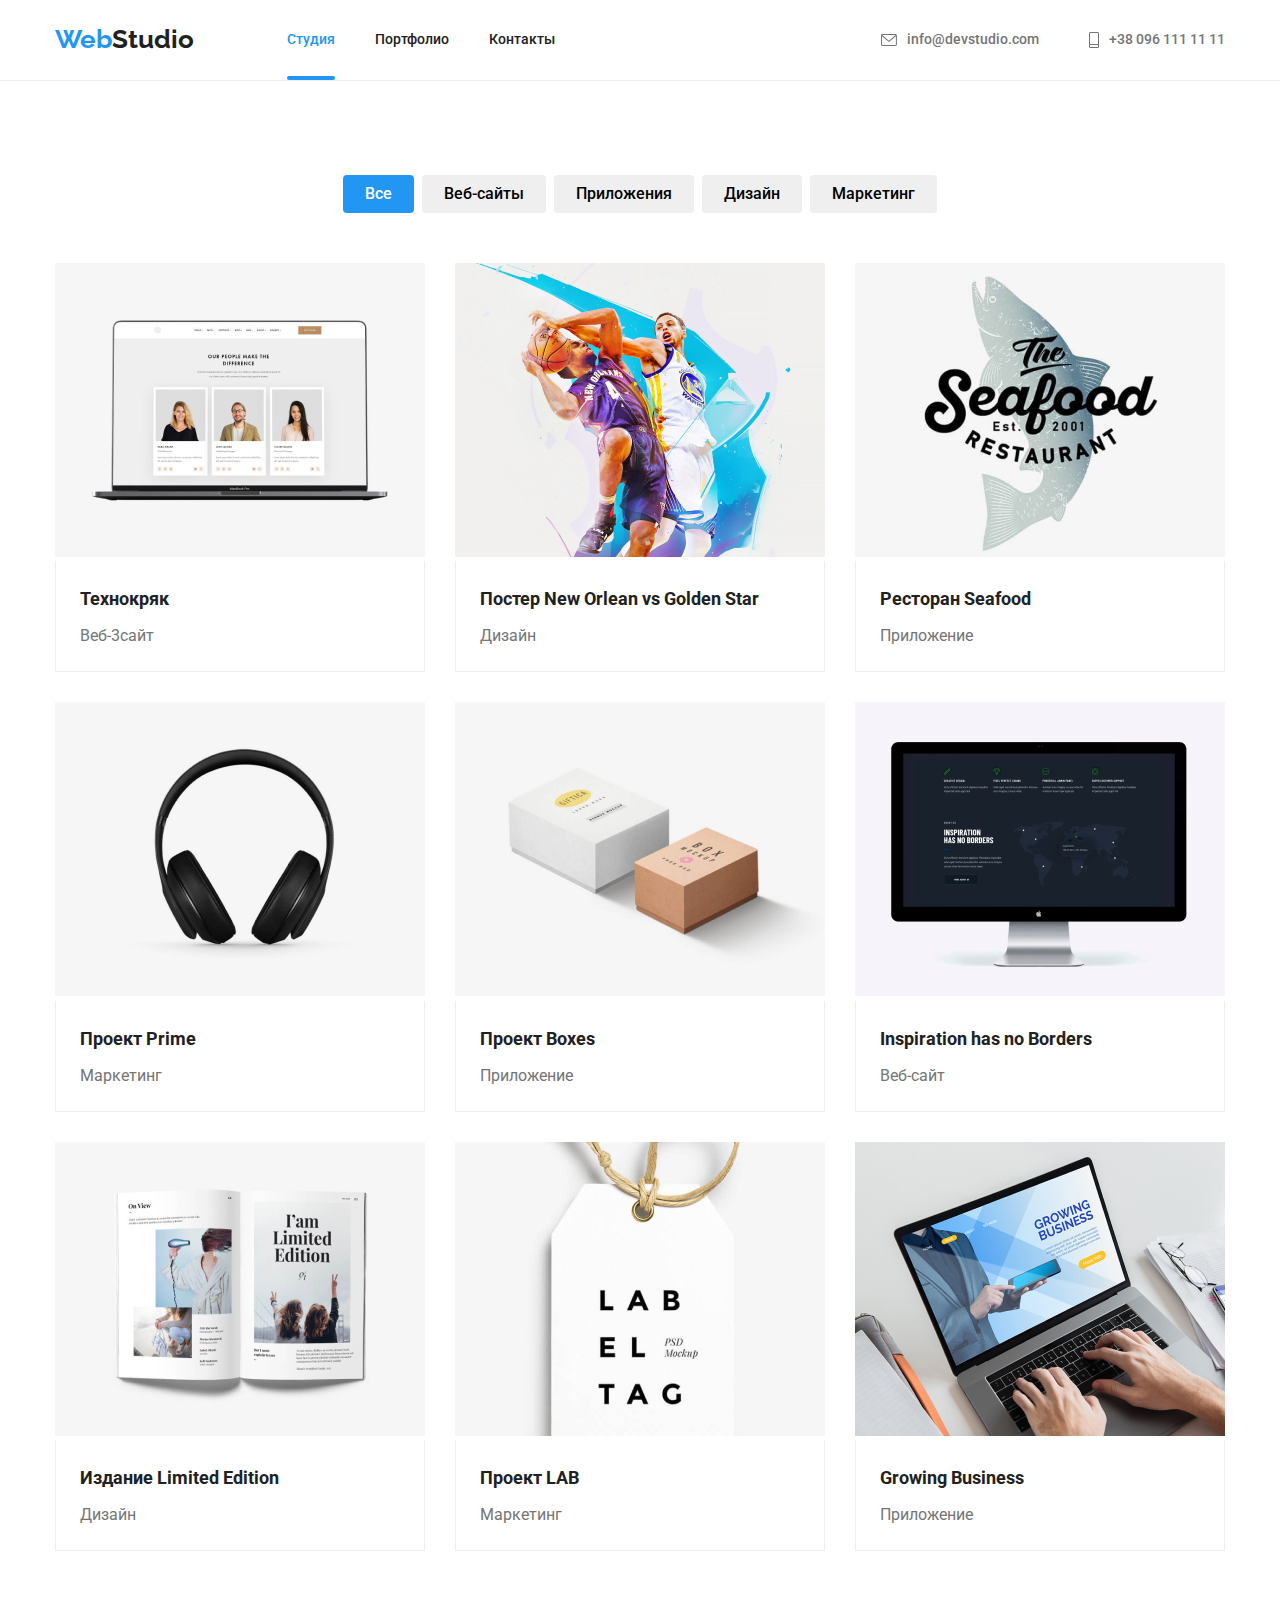
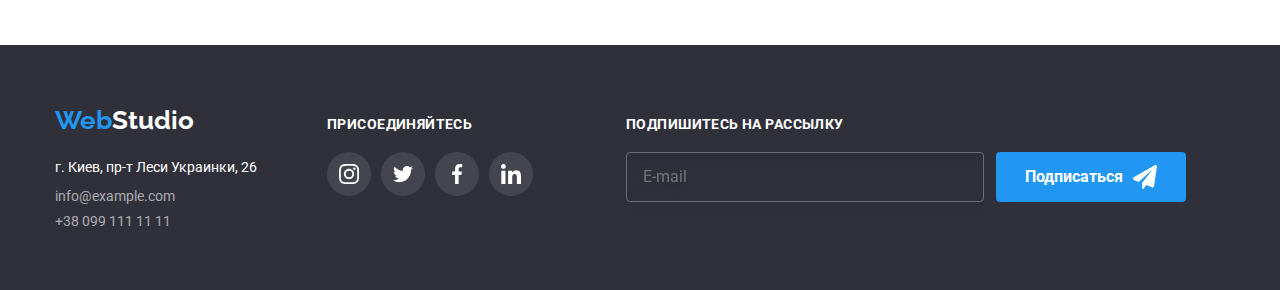
==== portfolio.html @ f2586d64 "Initial commit" ====
<!DOCTYPE html>
<html lang="ru">
  <head>
    <meta charset="UTF-8" />
    <meta http-equiv="X-UA-Compatible" content="IE=edge" />
    <meta name="viewport" content="width=device-width, initial-scale=1.0" />
    <title>Document</title>
    <link rel="preconnect" href="https://fonts.googleapis.com" />
    <link rel="preconnect" href="https://fonts.gstatic.com" crossorigin />
    <link
      rel="stylesheet"
      href="https://cdnjs.cloudflare.com/ajax/libs/modern-normalize/1.0.0/modern-normalize.min.css"
    />
    <link
      href="https://fonts.googleapis.com/css2?family=Montserrat:ital,wght@0,700;1,400&family=Raleway:wght@700&family=Roboto:wght@400;500;700;900&display=swap"
      rel="stylesheet"
    />
    <link rel="stylesheet" href="./css/styles.css" />
    <link rel="stylesheet" href="./css/main.min.css" />
  </head>
  <body>
    <header class="headbord">
      <div class="conteiner conteiner--centered">
        <nav class="headbord__nav">
          <a class="headbord__logo" href="/hm-2/index.html"
            ><span class="accent-text">Web</span>Studio</a
          >
          <ul class="menu font-medium">
            <li class="menu__item">
              <a href="index.html" class="menu__link menu__link--active"
                >Студия</a
              >
            </li>
            <li class="menu__item">
              <a href="portfolio.html" class="menu__link">Портфолио</a>
            </li>
            <li class="menu__item">
              <a href="" class="menu__link">Контакты</a>
            </li>
          </ul>
        </nav>
        <ul class="contact-list font-medium">
          <li class="contact-list__item">
            <a href="mailto:info@devstudio.com" class="contact-list__link">
              <svg class="contact-list__icon" width="16" height="12">
                <use href="./images/icons.svg#mail"></use>
              </svg>
              info@devstudio.com</a
            >
          </li>
          <li class="contact-list__item">
            <a href="tel:+380961111111" class="contact-list__link"
              ><svg class="contact-list__icon" width="10" height="16">
                <use href="./images/icons.svg#phone"></use>
              </svg>
              +38 096 111 11 11
            </a>
          </li>
        </ul>
      </div>
    </header>
    <main>
      <section class="catalog">
        <div class="conteiner">
          <h1 class="conteiner__title conteiner__title--visually-hidden">
            Резюме
          </h1>
          <ul class="catalog__list">
            <li class="catalog__item">
              <button class="catalog__btn catalog__btn--active" type="button">
                Все
              </button>
            </li>
            <li class="catalog__item">
              <button class="catalog__btn" type="button">Веб-сайты</button>
            </li>
            <li class="catalog__item">
              <button class="catalog__btn" type="button">Приложения</button>
            </li>
            <li class="catalog__item">
              <button class="catalog__btn" type="button">Дизайн</button>
            </li>
            <li class="catalog__item">
              <button class="catalog__btn" type="button">Маркетинг</button>
            </li>
          </ul>

          <ul class="project">
            <li class="project__item">
              <a class="project__link" href="/">
                <div class="project__desc">
                  <img
                    class="project__img"
                    src="./images/img8.jpg"
                    alt=""
                    width="370"
                  />
                  <div class="project__overlay">
                    <p class="project__description">
                      Ресурс предлагает комплексные предложения с разным уровнем
                      функционала и сервисов. Все это позволит посетителю
                      получить исчерпывающие сведения о компании или частном
                      лице.
                    </p>
                  </div>
                </div>
                <div class="project__elements">
                  <h2 class="project__heading">Технокряк</h2>
                  <p class="secondary-text project__text">Веб-3сайт</p>
                </div></a
              >
            </li>
            <li class="project__item">
              <a class="project__link" href="/">
                <div class="project__desc">
                  <img
                    class="project__img"
                    src="./images/img9.jpg"
                    alt=""
                    width="370"
                  />
                  <div class="project__overlay">
                    <p class="project__description">
                      Ресурс предлагает комплексные предложения с разным уровнем
                      функционала и сервисов. Все это позволит посетителю
                      получить исчерпывающие сведения о компании или частном
                      лице.
                    </p>
                  </div>
                </div>

                <div class="project__elements">
                  <h2 class="project__heading">
                    Постер New Orlean vs Golden Star
                  </h2>
                  <p class="secondary-text project__text">Дизайн</p>
                </div></a
              >
            </li>
            <li class="project__item">
              <a class="project__link" href="/">
                <div class="project__desc">
                  <img
                    class="project__img"
                    src="./images/img10.jpg"
                    alt=""
                    width="370"
                  />
                  <div class="project__overlay">
                    <p class="project__description">
                      Ресурс предлагает комплексные предложения с разным уровнем
                      функционала и сервисов. Все это позволит посетителю
                      получить исчерпывающие сведения о компании или частном
                      лице.
                    </p>
                  </div>
                </div>

                <div class="project__elements">
                  <h2 class="project__heading">Ресторан Seafood</h2>
                  <p class="secondary-text project__text">Приложение</p>
                </div></a
              >
            </li>
            <li class="project__item">
              <a class="project__link" href="/">
                <div class="project__desc">
                  <img
                    class="project__img"
                    src="./images/img11.jpg"
                    alt=""
                    width="370"
                  />
                  <div class="project__overlay">
                    <p class="project__description">
                      Ресурс предлагает комплексные предложения с разным уровнем
                      функционала и сервисов. Все это позволит посетителю
                      получить исчерпывающие сведения о компании или частном
                      лице.
                    </p>
                  </div>
                </div>

                <div class="project__elements">
                  <h2 class="project__heading">Проект Prime</h2>
                  <p class="secondary-text project__text">Маркетинг</p>
                </div></a
              >
            </li>
            <li class="project__item">
              <a class="project__link" href="/">
                <div class="project__desc">
                  <img
                    class="project__img"
                    src="./images/img12.jpg"
                    alt=""
                    width="370"
                  />
                  <div class="project__overlay">
                    <p class="project__description">
                      Ресурс предлагает комплексные предложения с разным уровнем
                      функционала и сервисов. Все это позволит посетителю
                      получить исчерпывающие сведения о компании или частном
                      лице.
                    </p>
                  </div>
                </div>

                <div class="project__elements">
                  <h2 class="project__heading">Проект Boxes</h2>
                  <p class="secondary-text project__text">Приложение</p>
                </div></a
              >
            </li>
            <li class="project__item">
              <a class="project__link" href="/">
                <div class="project__desc">
                  <img
                    class="project__img"
                    src="./images/img13.jpg"
                    alt=""
                    width="370"
                  />
                  <div class="project__overlay">
                    <p class="project__description">
                      Ресурс предлагает комплексные предложения с разным уровнем
                      функционала и сервисов. Все это позволит посетителю
                      получить исчерпывающие сведения о компании или частном
                      лице.
                    </p>
                  </div>
                </div>

                <div class="project__elements">
                  <h2 class="project__heading">Inspiration has no Borders</h2>
                  <p class="secondary-text project__text">Веб-сайт</p>
                </div></a
              >
            </li>
            <li class="project__item">
              <a class="project__link" href="/">
                <div class="project__desc">
                  <img
                    class="project__img"
                    src="./images/img14.jpg"
                    alt=""
                    width="370"
                  />
                  <div class="project__overlay">
                    <p class="project__description">
                      Ресурс предлагает комплексные предложения с разным уровнем
                      функционала и сервисов. Все это позволит посетителю
                      получить исчерпывающие сведения о компании или частном
                      лице.
                    </p>
                  </div>
                </div>
                <div class="project__elements">
                  <h2 class="project__heading">Издание Limited Edition</h2>
                  <p class="secondary-text project__text">Дизайн</p>
                </div></a
              >
            </li>
            <li class="project__item">
              <a class="project__link" href="/">
                <div class="project__desc">
                  <img
                    class="project__img"
                    src="./images/img15.jpg"
                    alt=""
                    width="370"
                  />
                  <div class="project__overlay">
                    <p class="project__description">
                      Ресурс предлагает комплексные предложения с разным уровнем
                      функционала и сервисов. Все это позволит посетителю
                      получить исчерпывающие сведения о компании или частном
                      лице.
                    </p>
                  </div>
                </div>

                <div class="project__elements">
                  <h2 class="project__heading">Проект LAB</h2>
                  <p class="secondary-text project__text">Маркетинг</p>
                </div></a
              >
            </li>
            <li class="project__item">
              <a class="project__link" href="/">
                <div class="project__desc">
                  <img
                    class="project__img"
                    src="./images/img16.jpg"
                    alt=""
                    width="370"
                  />
                  <div class="project__overlay">
                    <p class="project__description">
                      Ресурс предлагает комплексные предложения с разным уровнем
                      функционала и сервисов. Все это позволит посетителю
                      получить исчерпывающие сведения о компании или частном
                      лице.
                    </p>
                  </div>
                </div>

                <div class="project__elements">
                  <h2 class="project__heading">Growing Business</h2>
                  <p class="secondary-text project__text">Приложение</p>
                </div></a
              >
            </li>
          </ul>
        </div>
      </section>
    </main>
    <footer class="footbar">
      <div class="conteiner footbar__container">
        <div>
          <a href="/hm-2/index.html" class="footbar__logo"
            ><span class="accent-text">Web</span>Studio</a
          >
          <address class="footbar-address">
            <p class="footbar-address__text">г. Киев, пр-т Леси Украинки, 26</p>
            <ul class="footbar-contact">
              <li class="footbar-contact__item">
                <a class="footbar-contact__link" href="mailto:info@example.com"
                  >info@example.com</a
                >
              </li>
              <li class="footbar-contact__item">
                <a class="footbar-contact__link" href="tel:+380991111111"
                  >+38 099 111 11 11</a
                >
              </li>
            </ul>
          </address>
        </div>
        <div class="join">
          <h3 class="join__caption">Присоединяйтесь</h3>
          <ul class="socials-list">
            <li class="socials-list__item">
              <a
                class="socials-list__link"
                href="#"
                target="_blank"
                rel="noopener noreferrer"
                aria-label="іконка instagram"
              >
                <svg class="socials-list__icon" width="20" height="20">
                  <use href="./images/icons.svg#instagram"></use>
                </svg>
              </a>
            </li>
            <li class="socials-list__item">
              <a
                class="socials-list__link"
                href="#"
                target="_blank"
                rel="noopener noreferrer"
                aria-label="іконка Twitter"
              >
                <svg class="socials-list__icon" width="20" height="20">
                  <use href="./images/icons.svg#twitter"></use>
                </svg>
              </a>
            </li>
            <li class="socials-list__item">
              <a
                class="socials-list__link"
                href=""
                target="_blank"
                rel="noopener noreferrer"
                aria-label="іконка facebook"
              >
                <svg class="socials-list__icon" width="20" height="20">
                  <use href="./images/icons.svg#facebook"></use>
                </svg>
              </a>
            </li>
            <li class="socials-list__item">
              <a
                class="socials-list__link"
                href=""
                target="_blank"
                rel="noopener noreferrer"
                aria-label="іконка linkedin"
              >
                <svg class="socials-list__icon" width="20" height="20">
                  <use href="./images/icons.svg#linkedin"></use>
                </svg>
              </a>
            </li>
          </ul>
        </div>
        <div class="subscription">
          <p class="subscription__caption">Подпишитесь на рассылку</p>
          <form class="subscription-form" action="/">
            <input
              class="subscription-form__email"
              type="email"
              name="email"
              placeholder="E-mail"
            />
            <button class="subscription-form__btn" type="submit">
              Подписаться
              <svg class="subscription-form__icon" width="24" height="24">
                <use href="./images/icons.svg#sent"></use>
              </svg>
            </button>
          </form>
        </div>
      </div>
    </footer>
  </body>
</html>
---- css/main.min.css ----
.footbar-contact,.menu,.contact-list{font-family:Roboto, sans-serif;font-size:14px;line-height:1.14;-webkit-padding-start:0;padding-inline-start:0}.footbar-contact__link,.headbord__nav,.menu__link,.contact-list__link{color:var(--main-color);text-decoration:none;-webkit-transition-property:color;transition-property:color;-webkit-transition-duration:250ms;transition-duration:250ms;-webkit-transition-timing-function:cubic-bezier(0.4, 0, 0.2, 1);transition-timing-function:cubic-bezier(0.4, 0, 0.2, 1)}.footbar-contact__link:hover,.headbord__nav:hover,.menu__link:hover,.contact-list__link:hover,.footbar-contact__link:focus,.headbord__nav:focus,.menu__link:focus,.contact-list__link:focus{color:var(--accent-color)}.join__caption,.subscription__caption{margin-bottom:20px;font-weight:700;font-size:14px;line-height:16px;letter-spacing:0.03em;text-transform:uppercase;color:#ffffff}:root{--main-color: #212121;--accent-color: #2196F3;--secondary-color: #757575}.accent-text{color:var(--accent-color)}.secondary-text{color:var(--secondary-color)}body{color:var(--main-color);font-family:Roboto, sans-serif}.caption{font-weight:700;font-size:36px;line-height:1.16;text-align:center;-webkit-margin-before:0;margin-block-start:0;-webkit-margin-after:0;margin-block-end:0;margin-bottom:50px}.text{line-height:1.87}.description{line-height:1.71;font-size:14px}.btn{padding:6px 22px;cursor:pointer;font-size:16px;font-weight:500;line-height:1.62;font-family:inherit;border:unset}.list{font-family:Roboto, sans-serif;font-size:14px;line-height:1.14;-webkit-padding-start:0;padding-inline-start:0}.list .link{color:var(--main-color);text-decoration:none;-webkit-transition-property:color;transition-property:color;-webkit-transition-duration:250ms;transition-duration:250ms;-webkit-transition-timing-function:cubic-bezier(0.4, 0, 0.2, 1);transition-timing-function:cubic-bezier(0.4, 0, 0.2, 1)}.list .link:hover,.list .link:focus{color:var(--accent-color)}.font-medium{font-weight:500}.active{color:var(--accent-color)}p,h1,h2,h3,ul{-webkit-margin-before:0px;margin-block-start:0px;-webkit-margin-after:0px;margin-block-end:0px}ul{list-style:none}.benefits{padding-top:94px}.benefits__caption{font-weight:700;font-size:36px;line-height:1.16;text-align:center;-webkit-margin-before:0;margin-block-start:0;-webkit-margin-after:0;margin-block-end:0;margin-bottom:50px}.benefits__caption--visually-hidden{position:absolute;width:1px;height:1px;margin:-1px;border:0;padding:0;white-space:nowrap;-webkit-clip-path:inset(100%);clip-path:inset(100%);clip:rect(0 0 0 0);overflow:hidden}.benefits__list{display:-webkit-box;display:-ms-flexbox;display:flex;-webkit-margin-before:0px;margin-block-start:0px;-webkit-margin-after:0px;margin-block-end:0px;-webkit-padding-start:0px;padding-inline-start:0px}.benefits__item{width:270px;margin-right:30px}.benefits__item:last-child{margin-right:0}.benefits__icon-wrapper{display:-webkit-box;display:-ms-flexbox;display:flex;-webkit-box-pack:center;-ms-flex-pack:center;justify-content:center;-webkit-box-align:center;-ms-flex-align:center;align-items:center;height:120px;background:#f5f4fa;border-radius:4px;margin-bottom:30px}.benefits__icon{fill:currentColor}.benefits__title{font-weight:700;font-size:14px;line-height:1.14;text-transform:uppercase;margin-bottom:10px}.benefits__description{line-height:1.71;font-size:14px}.benefits__description--secondary-text{color:var(--secondary-color)}.benefits-icon{fill:currentColor}.benefits-icon-wrapper{display:-webkit-box;display:-ms-flexbox;display:flex;-webkit-box-pack:center;-ms-flex-pack:center;justify-content:center;-webkit-box-align:center;-ms-flex-align:center;align-items:center;height:120px;background:#f5f4fa;border-radius:4px;margin-bottom:30px}.servise{padding-top:94px;padding-bottom:94px}.servise__caption{font-weight:700;font-size:36px;line-height:1.16;text-align:center;-webkit-margin-before:0;margin-block-start:0;-webkit-margin-after:0;margin-block-end:0;margin-bottom:50px}.servise__list{display:-webkit-box;display:-ms-flexbox;display:flex;-webkit-margin-before:0px;margin-block-start:0px;-webkit-margin-after:0px;margin-block-end:0px;-webkit-padding-start:0px;padding-inline-start:0px}.servise__item{width:370px;display:-webkit-box;display:-ms-flexbox;display:flex;position:relative;margin-right:30px}.servise__item:last-child{margin-right:0}.servise__text{position:absolute;bottom:0;left:0;width:100%;height:70px;background-color:rgba(47,48,58,0.8);font-family:"Roboto";font-style:normal;font-weight:700;font-size:14px;line-height:16px;text-align:center;letter-spacing:0.03em;text-transform:uppercase;color:#ffffff;display:-webkit-box;display:-ms-flexbox;display:flex;-webkit-box-align:center;-ms-flex-align:center;align-items:center;-ms-flex-pack:distribute;justify-content:space-around}.clients{padding-top:94px;padding-bottom:94px}.clients__caption{font-weight:700;font-size:36px;line-height:1.16;text-align:center;-webkit-margin-before:0;margin-block-start:0;-webkit-margin-after:0;margin-block-end:0;margin-bottom:50px}.clients__list{display:-webkit-box;display:-ms-flexbox;display:flex;-webkit-box-pack:center;-ms-flex-pack:center;justify-content:center;-webkit-padding-start:0px;padding-inline-start:0px}.clients__item:not(:last-child){margin-right:30px}.clients__link:hover{border-color:var(--accent-color)}.clients__link:focus{border-color:var(--accent-color)}.clients__link:hover .clients__icon{fill:var(--accent-color)}.clients__link:focus .clients__icon{fill:var(--accent-color)}.clients__item{width:170px;height:92px}.clients__link{display:-webkit-box;display:-ms-flexbox;display:flex;-webkit-box-align:center;-ms-flex-align:center;align-items:center;-webkit-box-pack:center;-ms-flex-pack:center;justify-content:center;width:100%;height:100%;border:1px solid #afb1b8;border-radius:4px;-webkit-transition-property:border-color;transition-property:border-color;-webkit-transition-duration:250ms;transition-duration:250ms;-webkit-transition-timing-function:cubic-bezier(0.4, 0, 0.2, 1);transition-timing-function:cubic-bezier(0.4, 0, 0.2, 1)}.clients__icon{fill:#afb1b8;-webkit-transition-property:fill;transition-property:fill;-webkit-transition-duration:250ms;transition-duration:250ms;-webkit-transition-timing-function:cubic-bezier(0.4, 0, 0.2, 1);transition-timing-function:cubic-bezier(0.4, 0, 0.2, 1)}.modal{position:absolute;top:50%;left:50%;-webkit-transform:translate(-50%, -50%) scale(1);transform:translate(-50%, -50%) scale(1);-webkit-transition:-webkit-transform 250ms cubic-bezier(0.4, 0, 0.2, 1);transition:-webkit-transform 250ms cubic-bezier(0.4, 0, 0.2, 1);transition:transform 250ms cubic-bezier(0.4, 0, 0.2, 1);transition:transform 250ms cubic-bezier(0.4, 0, 0.2, 1), -webkit-transform 250ms cubic-bezier(0.4, 0, 0.2, 1);min-height:581px;min-width:528px;background-color:#ffffff;padding:40px}.modal__close-btn{position:absolute;top:8px;right:8px;margin:0px;padding:0px;border:0px;border-radius:50%;width:20px;height:20px;cursor:pointer}.modal__close-btn:hover .modal__close-icon,.modal__close-btn:focus .modal__close-icon{fill:var(--accent-color)}.modal__close-icon{fill:black;background-color:transparent}.modal__title{display:block;font-family:"Roboto";font-style:normal;font-weight:700;font-size:20px;line-height:23px;text-align:center;letter-spacing:0.03em;margin-bottom:12px;color:#212121}.backdrop{position:fixed;top:0;left:0;opacity:1;width:100%;height:100%;background:rgba(0,0,0,0.2);-webkit-transition:opacity 250ms cubic-bezier(0.4, 0, 0.2, 1),visibility 250ms cubic-bezier(0.4, 0, 0.2, 1);transition:opacity 250ms cubic-bezier(0.4, 0, 0.2, 1),visibility 250ms cubic-bezier(0.4, 0, 0.2, 1)}.backdrop.is-hidden{opacity:0;visibility:hidden;pointer-events:none}.backdrop.is-hidden .modal{-webkit-transform:translate(-50%, -50%) scale(0.9);transform:translate(-50%, -50%) scale(0.9)}.footbar{padding-top:60px;padding-bottom:60px;background-color:#2f303a}.footbar__container{display:-webkit-box;display:-ms-flexbox;display:flex;-webkit-box-align:baseline;-ms-flex-align:baseline;align-items:baseline}.footbar__logo{display:block;margin-bottom:20px;font-size:26px;font-weight:700;line-height:1.19;font-family:Raleway, sans-serif;text-decoration:none;color:#ffffff}.footbar-address{font-style:normal}.footbar-address__text{color:#ffffff;font-size:14px;line-height:1.71;margin-bottom:9px}.footbar-contact__item:not(:last-child){margin-bottom:9px}.footbar-contact__link{color:rgba(255,255,255,0.6)}.socials-list{display:-webkit-box;display:-ms-flexbox;display:flex;-webkit-box-pack:center;-ms-flex-pack:center;justify-content:center;text-align:center;-webkit-box-align:center;-ms-flex-align:center;align-items:center;-webkit-padding-start:0px;padding-inline-start:0px}.socials-list__item:not(:last-child){margin-right:10px}.socials-list__link{display:-webkit-box;display:-ms-flexbox;display:flex;-webkit-box-align:center;-ms-flex-align:center;align-items:center;-webkit-box-pack:center;-ms-flex-pack:center;justify-content:center;width:44px;height:44px;background-color:rgba(255,255,255,0.1);border-radius:50%;color:#ffffff}.socials-list__link:hover,.socials-list__link:focus{background-color:var(--accent-color);fill:#ffffff}.socials-list__link:hover .socials-list__icon,.socials-list__link:focus .socials-list__icon{fill:#ffffff}.socials-list__icon{fill:#ffffff}.join{margin-left:70px}.subscription{margin-left:93px}.subscription-form{display:-webkit-box;display:-ms-flexbox;display:flex}.subscription-form__email{width:358px;padding:15px 16px;border:1px solid rgba(255,255,255,0.3);-webkit-filter:drop-shadow(0px 4px 4px rgba(0,0,0,0.15));filter:drop-shadow(0px 4px 4px rgba(0,0,0,0.15));border-radius:4px;outline:transparent;background-color:transparent}.subscription-form__btn{display:-webkit-box;display:-ms-flexbox;display:flex;-webkit-box-align:center;-ms-flex-align:center;align-items:center;margin-left:12px;text-align:left;font-weight:700;font-size:16px;color:#ffffff;line-height:1.87;font-family:inherit;background-color:var(--accent-color);border-radius:4px;padding:10px 29px;border:unset}.subscription-form__icon{margin-left:10px;fill:#ffffff}.main-section{max-width:1600px;margin:0 auto;background-image:-webkit-gradient(linear, left top, right top, from(rgba(47,48,58,0.4)), to(rgba(47,48,58,0.4))),url("../images/overlay.jpg");background-image:linear-gradient(to right, rgba(47,48,58,0.4), rgba(47,48,58,0.4)),url("../images/overlay.jpg");background-repeat:no-repeat;background-position:center 0;background-size:cover;color:#ffffff;background-color:#2f303a;text-align:center;padding-top:200px;padding-bottom:200px}.main-section__description{font-weight:900;font-size:44px;line-height:1.36;text-transform:uppercase;letter-spacing:0.06em;width:696px;margin:0px auto 30px auto}.main-section__btn{cursor:pointer;font-weight:700;font-size:16px;color:#ffffff;line-height:1.87;font-family:inherit;background-color:var(--accent-color);border-radius:4px;padding:10px 32px;border:unset}.team{padding-top:94px;padding-bottom:94px;background:#f5f4fa}.team__caption{font-weight:700;font-size:36px;line-height:1.16;text-align:center;-webkit-margin-before:0;margin-block-start:0;-webkit-margin-after:0;margin-block-end:0;margin-bottom:50px}.team__list{display:-webkit-box;display:-ms-flexbox;display:flex;-webkit-margin-before:0px;margin-block-start:0px;-webkit-margin-after:0px;margin-block-end:0px;-webkit-padding-start:0px;padding-inline-start:0px}.team__list .team__link{width:270px;text-align:center}.team__link{-webkit-box-shadow:0px 1px 3px rgba(0,0,0,0.12),0px 1px 1px rgba(0,0,0,0.14),0px 2px 1px rgba(0,0,0,0.2);box-shadow:0px 1px 3px rgba(0,0,0,0.12),0px 1px 1px rgba(0,0,0,0.14),0px 2px 1px rgba(0,0,0,0.2);border-radius:0px 0px 4px 4px;background-color:#ffffff}.team__list .team__link:not(:last-child){margin-right:30px}.team__desc{padding-top:30px;padding-bottom:30px}.team__name{font-weight:500;line-height:1.18;margin-bottom:10px}.team__position{font-size:16px;line-height:1.35;margin-bottom:16px}.team__socials{display:-webkit-box;display:-ms-flexbox;display:flex;-webkit-box-pack:center;-ms-flex-pack:center;justify-content:center;-webkit-box-align:center;-ms-flex-align:center;align-items:center;-webkit-padding-start:0px;padding-inline-start:0px}.team__socials-item:not(:last-child){margin-right:10px}.team__socials-link{display:-webkit-box;display:-ms-flexbox;display:flex;-webkit-box-align:center;-ms-flex-align:center;align-items:center;-webkit-box-pack:center;-ms-flex-pack:center;justify-content:center;width:44px;height:44px;background-color:#ffffff;border-radius:50%;color:var(--secondary-color);-webkit-transition-property:background-color;transition-property:background-color;-webkit-transition-duration:250ms;transition-duration:250ms;-webkit-transition-timing-function:cubic-bezier(0.4, 0, 0.2, 1);transition-timing-function:cubic-bezier(0.4, 0, 0.2, 1)}.team__icon{fill:#afb1b8;-webkit-transition-property:fill;transition-property:fill;-webkit-transition-duration:250ms;transition-duration:250ms;-webkit-transition-timing-function:cubic-bezier(0.4, 0, 0.2, 1);transition-timing-function:cubic-bezier(0.4, 0, 0.2, 1)}.team__socials-link:hover,.team__socials-link:focus{background-color:var(--accent-color)}.team__socials-link:hover .team__icon,.team__socials-link:focus .team__icon{fill:#ffffff}.heading{margin-bottom:50px}.project{display:-webkit-box;display:-ms-flexbox;display:flex;-ms-flex-wrap:wrap;flex-wrap:wrap;-webkit-padding-start:0px;padding-inline-start:0px}.project__link:hover,.project__link:focus{-webkit-box-shadow:0px 3px 1px rgba(0,0,0,0.1),0px 1px 2px rgba(0,0,0,0.08),0px 2px 2px rgba(0,0,0,0.12);box-shadow:0px 3px 1px rgba(0,0,0,0.1),0px 1px 2px rgba(0,0,0,0.08),0px 2px 2px rgba(0,0,0,0.12)}.project__link{-webkit-transition-property:-webkit-box-shadow;transition-property:-webkit-box-shadow;transition-property:box-shadow;transition-property:box-shadow, -webkit-box-shadow;-webkit-transition-duration:250ms;transition-duration:250ms;-webkit-transition-timing-function:cubic-bezier(0.4, 0, 0.2, 1);transition-timing-function:cubic-bezier(0.4, 0, 0.2, 1)}.project__item{margin-right:30px;margin-bottom:30px}.project__link{text-decoration:none;display:block}.project__desc{position:relative;overflow:hidden}.project__overlay{display:inline-block;content:"";position:absolute;top:0;left:0;width:100%;height:100%;opacity:0;background:rgba(33,150,243,0.9);-webkit-transform:translateY(100%);transform:translateY(100%);-webkit-transition:opacity 250ms cubic-bezier(0.4, 0, 0.2, 1),-webkit-transform 250ms cubic-bezier(0.4, 0, 0.2, 1);transition:opacity 250ms cubic-bezier(0.4, 0, 0.2, 1),-webkit-transform 250ms cubic-bezier(0.4, 0, 0.2, 1);transition:transform 250ms cubic-bezier(0.4, 0, 0.2, 1),opacity 250ms cubic-bezier(0.4, 0, 0.2, 1);transition:transform 250ms cubic-bezier(0.4, 0, 0.2, 1),opacity 250ms cubic-bezier(0.4, 0, 0.2, 1),-webkit-transform 250ms cubic-bezier(0.4, 0, 0.2, 1)}.project__link:hover .project__overlay,.project__link:focus .project__overlay{-webkit-transform:translateY(0);transform:translateY(0);opacity:1;-webkit-transition:-webkit-transform 250ms cubic-bezier(0.4, 0, 0.2, 1);transition:-webkit-transform 250ms cubic-bezier(0.4, 0, 0.2, 1);transition:transform 250ms cubic-bezier(0.4, 0, 0.2, 1);transition:transform 250ms cubic-bezier(0.4, 0, 0.2, 1), -webkit-transform 250ms cubic-bezier(0.4, 0, 0.2, 1)}.project__description{padding:63px 24px;font-family:"Roboto";font-style:normal;font-weight:400;font-size:18px;line-height:28px;letter-spacing:0.03em;color:#ffffff}.project__item:nth-child(3n){margin-right:0px}.project__item:nth-last-child(-n+3){margin-bottom:0px}.project__elements{padding:20px 24px;border:solid #eeeeee;border-width:0px 1px 1px 1px;text-decoration:none}.project__heading{font-weight:700;font-size:18px;line-height:2;margin-bottom:4px;color:#212121}.project__text{line-height:1.87}.catalog{padding-top:94px;padding-bottom:94px}.catalog__list{display:-webkit-box;display:-ms-flexbox;display:flex;-webkit-box-align:center;-ms-flex-align:center;align-items:center;-webkit-box-pack:center;-ms-flex-pack:center;justify-content:center;margin-bottom:50px;font-family:Roboto, sans-serif;font-size:14px;line-height:1.14;-webkit-padding-start:0;padding-inline-start:0}.catalog__item{margin-right:8px}.catalog__item:last-child{margin-right:0px}.catalog__btn{border-radius:4px;padding:6px 22px;cursor:pointer;font-size:16px;font-weight:500;line-height:1.62;font-family:inherit;border:unset;-webkit-transition-property:background-color, color, shadow;transition-property:background-color, color, shadow;-webkit-transition-duration:250ms;transition-duration:250ms;-webkit-transition-timing-function:cubic-bezier(0.4, 0, 0.2, 1);transition-timing-function:cubic-bezier(0.4, 0, 0.2, 1)}.catalog__btn:hover,.catalog__btn:focus{color:#ffffff;background-color:var(--accent-color);-webkit-box-shadow:0px 3px 1px rgba(0,0,0,0.1),0px 1px 2px rgba(0,0,0,0.08),0px 2px 2px rgba(0,0,0,0.12);box-shadow:0px 3px 1px rgba(0,0,0,0.1),0px 1px 2px rgba(0,0,0,0.08),0px 2px 2px rgba(0,0,0,0.12)}.catalog__btn--active{border:unset;cursor:pointer;font-size:16px;color:#ffffff;font-family:inherit;border-radius:4px;background-color:var(--accent-color)}.catalog__btn--active:hover,.catalog__btn--active:focus{-webkit-box-shadow:0px 3px 1px rgba(0,0,0,0.1),0px 1px 2px rgba(0,0,0,0.08),0px 2px 2px rgba(0,0,0,0.12);box-shadow:0px 3px 1px rgba(0,0,0,0.1),0px 1px 2px rgba(0,0,0,0.08),0px 2px 2px rgba(0,0,0,0.12);border-radius:4px}.headbord{border-bottom:1px solid #ececec}.headbord__nav{display:-webkit-box;display:-ms-flexbox;display:flex;-webkit-box-align:center;-ms-flex-align:center;align-items:center}.headbord__logo{color:var(--main-color);text-decoration:none;padding-top:24px;padding-bottom:25px;margin-right:93px;font-size:26px;font-weight:700;line-height:1.19;font-family:Raleway, sans-serif}.menu{display:-webkit-box;display:-ms-flexbox;display:flex}.menu__item:not(:last-child){margin-right:40px}.menu__link{display:block;position:relative;padding-top:32px;padding-bottom:32px}.menu__link--active{color:var(--accent-color)}.menu__link--active::after{content:"";position:absolute;left:0;bottom:0;display:block;width:100%;height:4px;background:#2196f3;border-radius:2px}.contact-list{display:-webkit-box;display:-ms-flexbox;display:flex;margin-left:auto;-webkit-margin-before:0px;margin-block-start:0px;-webkit-margin-after:0px;margin-block-end:0px}.contact-list__link{color:var(--secondary-color);display:-webkit-box;display:-ms-flexbox;display:flex;padding-top:32px;padding-bottom:32px;-webkit-box-align:center;-ms-flex-align:center;align-items:center}.contact-list__item+.contact-list__item{margin-left:50px}.contact-list__icon{fill:currentColor;margin-right:10px}.contact-list__icon:hover,.contact-list__icon:focus{color:var(--accent-color)}.contact-form__group{display:block;margin-bottom:10px;position:relative}.contact-form:nth-child(4){margin-bottom:20px}.contact-form__group:hover .contact-form__icon,.contact-form__group:focus .contact-form__icon{fill:var(--accent-color)}.contact-form__group:nth-child(4){margin-bottom:20px}.contact-form__label{display:block;font-family:"Roboto";font-style:normal;font-size:12px;line-height:14px;letter-spacing:0.01em;color:#757575;margin-bottom:4px}.contact-form__wrapper{position:relative}.contact-form__input,.contact-form__textarea{width:100%;padding:12px 42px;border:1px solid rgba(33,33,33,0.2);border-radius:4px;outline:transparent;cursor:pointer;-webkit-transition:border-color 250ms cubic-bezier(0.4, 0, 0.2, 1);transition:border-color 250ms cubic-bezier(0.4, 0, 0.2, 1)}.contact-form__input:hover,.contact-form__textarea:hover,.contact-form__input:focus,.contact-form__textarea:focus{border-color:var(--accent-color)}.contact-form__textarea{padding:12px 16px;font-family:"Roboto";font-size:12px;line-height:1.16;letter-spacing:0.01em;resize:none}.contact-form__icon{position:absolute;top:50%;-webkit-transform:translateY(-50%);transform:translateY(-50%);bottom:15px;left:10px;fill:#212121;-webkit-transition:fill 250ms cubic-bezier(0.4, 0, 0.2, 1);transition:fill 250ms cubic-bezier(0.4, 0, 0.2, 1)}.contact-form__policy-group{display:-webkit-box;display:-ms-flexbox;display:flex;-webkit-box-align:center;-ms-flex-align:center;align-items:center;-webkit-box-pack:center;-ms-flex-pack:center;justify-content:center;padding:10px 1px;margin-bottom:30px}.contact-form__policy-description{text-align:center;-webkit-box-pack:center;-ms-flex-pack:center;justify-content:center;font-family:"Roboto";font-size:14px;line-height:1.71px;letter-spacing:0.03em;color:#757575}.contact-form__policy-description-link{color:var(--accent-color)}.contact-form__checkbox--visually-hidden{position:absolute;width:1px;height:1px;margin:-1px;border:0;padding:0;white-space:nowrap;-webkit-clip-path:inset(100%);clip-path:inset(100%);clip:rect(0 0 0 0);overflow:hidden}.contact-form__custom-checkbox{width:16px;height:15px;margin-right:9px;display:-webkit-box;display:-ms-flexbox;display:flex;-webkit-box-align:center;-ms-flex-align:center;align-items:center;-webkit-box-pack:center;-ms-flex-pack:center;justify-content:center;border-radius:2px;outline:2px solid #212121;outline-offset:-2px;-webkit-transition:background-color 250ms cubic-bezier(0.4, 0, 0.2, 1);transition:background-color 250ms cubic-bezier(0.4, 0, 0.2, 1)}.contact-form__custom-checkbox-icon{opacity:0;-webkit-transition:opacity 250ms cubic-bezier(0.4, 0, 0.2, 1);transition:opacity 250ms cubic-bezier(0.4, 0, 0.2, 1)}.contact-form__checkbox:checked+.contact-form__custom-checkbox{background-color:#2196f3;outline:2px solid #2196f3}.contact-form__checkbox:focus+.contact-form__custom-checkbox{border-color:#2196f3;outline:2px solid #2196f3}.contact-form__checkbox:checked+.contact-form__custom-checkbox .contact-form__custom-checkbox-icon{opacity:1}.contact-form__btn-inner{text-align:center}.contact-form__btn{cursor:pointer;font-weight:700;font-size:16px;color:#ffffff;line-height:1.87;font-family:inherit;background-color:var(--accent-color);border-radius:4px;padding:10px 32px;border:unset}.conteiner{width:1200px;padding:0px 15px;margin:0 auto}.conteiner--centered{display:-webkit-box;display:-ms-flexbox;display:flex;-webkit-box-align:center;-ms-flex-align:center;align-items:center}.conteiner__title--visually-hidden{position:absolute;width:1px;height:1px;margin:-1px;border:0;padding:0;white-space:nowrap;-webkit-clip-path:inset(100%);clip-path:inset(100%);clip:rect(0 0 0 0);overflow:hidden}
/*# sourceMappingURL=main.min.css.map */
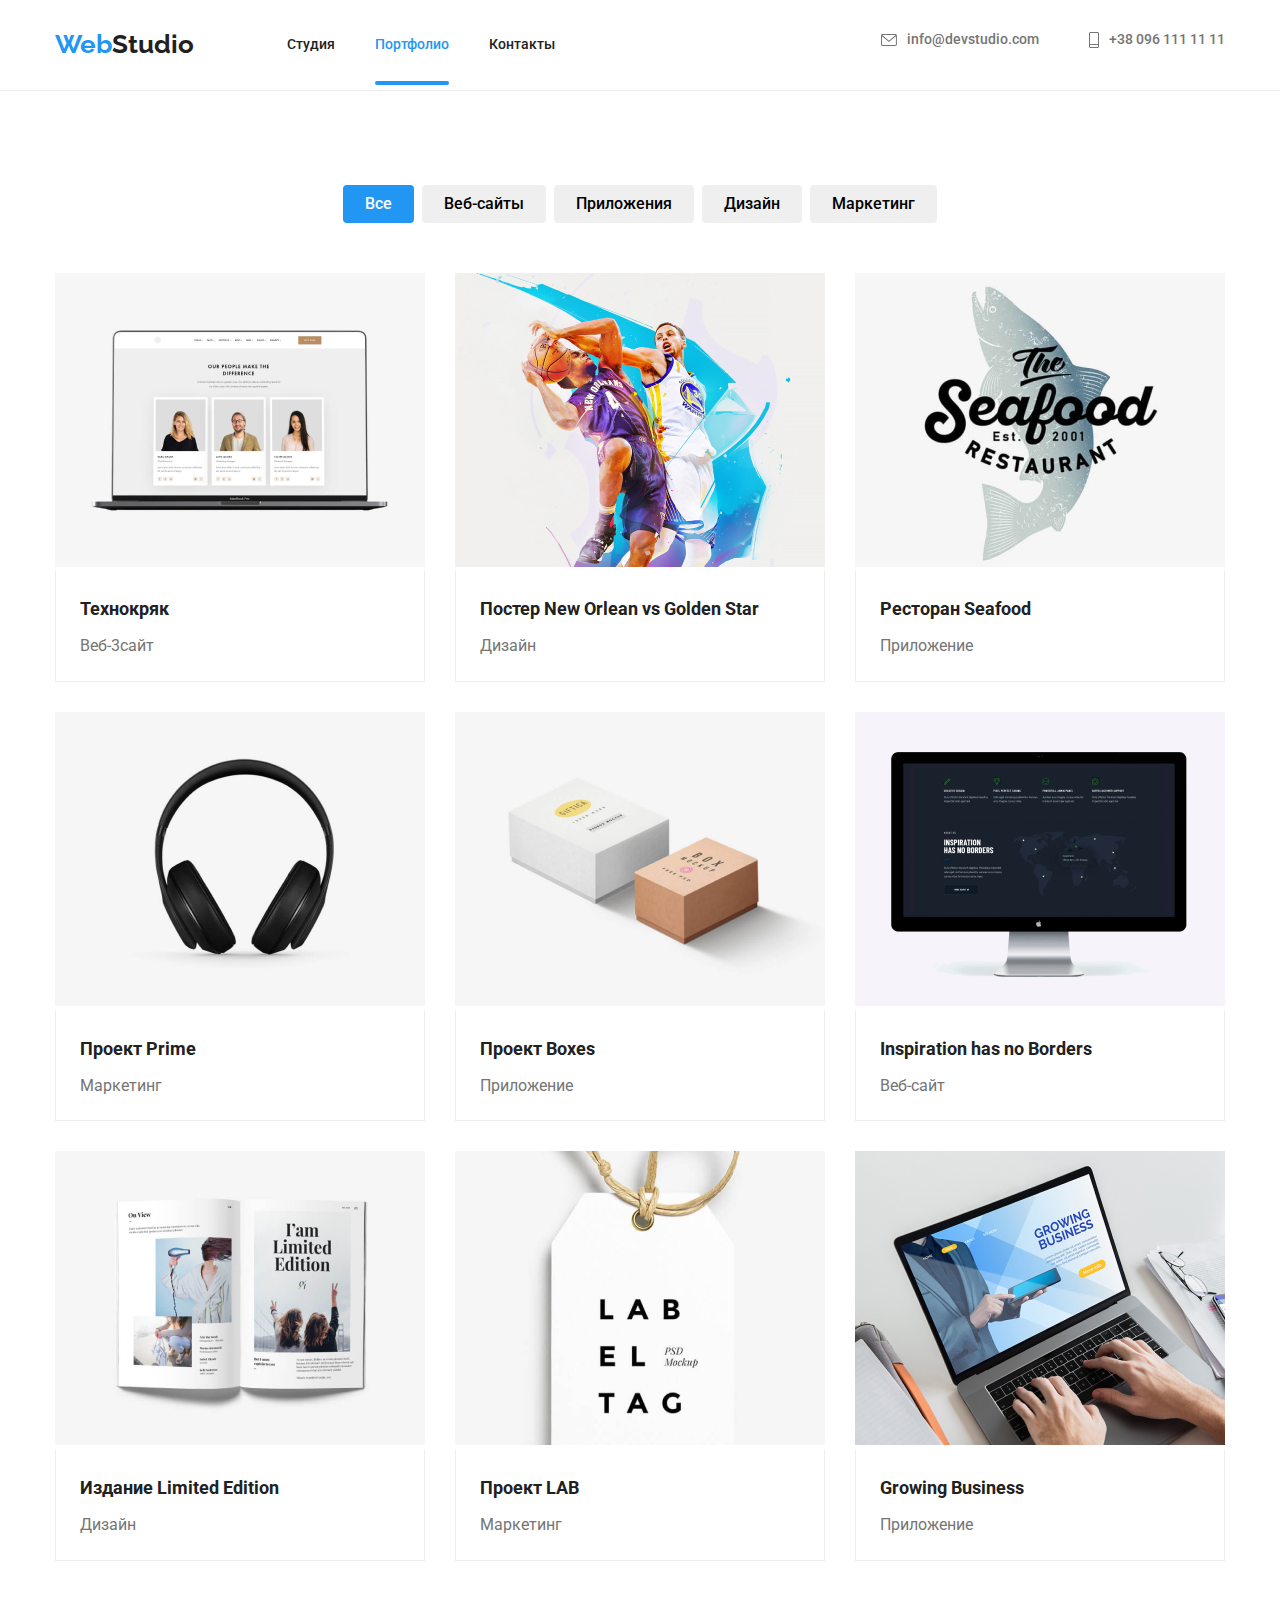
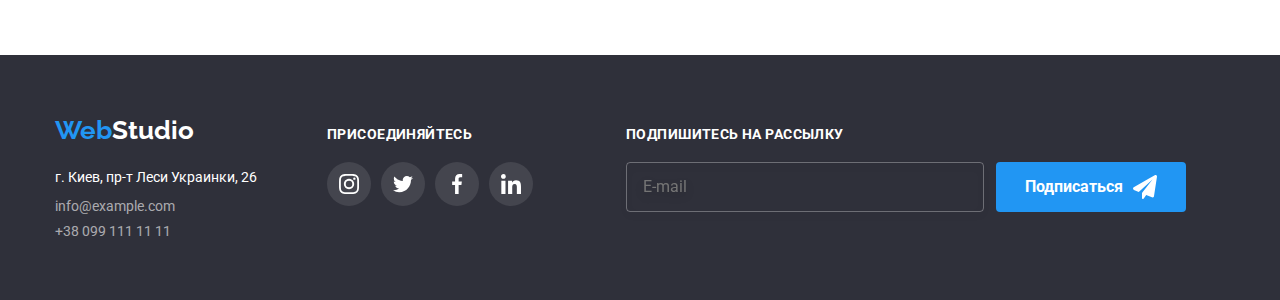
==== commit e5a90d71: "add catalog" ====
--- a/portfolio.html
+++ b/portfolio.html
@@ -1,417 +1,592 @@
 <!DOCTYPE html>
 <html lang="ru">
-  <head>
-    <meta charset="UTF-8" />
-    <meta http-equiv="X-UA-Compatible" content="IE=edge" />
-    <meta name="viewport" content="width=device-width, initial-scale=1.0" />
-    <title>Document</title>
-    <link rel="preconnect" href="https://fonts.googleapis.com" />
-    <link rel="preconnect" href="https://fonts.gstatic.com" crossorigin />
-    <link
-      rel="stylesheet"
-      href="https://cdnjs.cloudflare.com/ajax/libs/modern-normalize/1.0.0/modern-normalize.min.css"
-    />
-    <link
-      href="https://fonts.googleapis.com/css2?family=Montserrat:ital,wght@0,700;1,400&family=Raleway:wght@700&family=Roboto:wght@400;500;700;900&display=swap"
-      rel="stylesheet"
-    />
-    <link rel="stylesheet" href="./css/styles.css" />
-    <link rel="stylesheet" href="./css/main.min.css" />
-  </head>
-  <body>
-    <header class="headbord">
-      <div class="conteiner conteiner--centered">
-        <nav class="headbord__nav">
-          <a class="headbord__logo" href="/hm-2/index.html"
-            ><span class="accent-text">Web</span>Studio</a
-          >
-          <ul class="menu font-medium">
-            <li class="menu__item">
-              <a href="index.html" class="menu__link menu__link--active"
-                >Студия</a
-              >
-            </li>
-            <li class="menu__item">
-              <a href="portfolio.html" class="menu__link">Портфолио</a>
-            </li>
-            <li class="menu__item">
-              <a href="" class="menu__link">Контакты</a>
-            </li>
-          </ul>
-        </nav>
-        <ul class="contact-list font-medium">
-          <li class="contact-list__item">
-            <a href="mailto:info@devstudio.com" class="contact-list__link">
-              <svg class="contact-list__icon" width="16" height="12">
-                <use href="./images/icons.svg#mail"></use>
-              </svg>
-              info@devstudio.com</a
-            >
-          </li>
-          <li class="contact-list__item">
-            <a href="tel:+380961111111" class="contact-list__link"
-              ><svg class="contact-list__icon" width="10" height="16">
-                <use href="./images/icons.svg#phone"></use>
-              </svg>
-              +38 096 111 11 11
-            </a>
-          </li>
-        </ul>
-      </div>
-    </header>
-    <main>
-      <section class="catalog">
-        <div class="conteiner">
-          <h1 class="conteiner__title conteiner__title--visually-hidden">
-            Резюме
-          </h1>
-          <ul class="catalog__list">
-            <li class="catalog__item">
-              <button class="catalog__btn catalog__btn--active" type="button">
-                Все
-              </button>
-            </li>
-            <li class="catalog__item">
-              <button class="catalog__btn" type="button">Веб-сайты</button>
-            </li>
-            <li class="catalog__item">
-              <button class="catalog__btn" type="button">Приложения</button>
-            </li>
-            <li class="catalog__item">
-              <button class="catalog__btn" type="button">Дизайн</button>
-            </li>
-            <li class="catalog__item">
-              <button class="catalog__btn" type="button">Маркетинг</button>
-            </li>
-          </ul>
-
-          <ul class="project">
-            <li class="project__item">
-              <a class="project__link" href="/">
-                <div class="project__desc">
-                  <img
-                    class="project__img"
-                    src="./images/img8.jpg"
-                    alt=""
-                    width="370"
-                  />
-                  <div class="project__overlay">
-                    <p class="project__description">
-                      Ресурс предлагает комплексные предложения с разным уровнем
-                      функционала и сервисов. Все это позволит посетителю
-                      получить исчерпывающие сведения о компании или частном
-                      лице.
-                    </p>
-                  </div>
+    <head>
+        <meta charset="UTF-8" />
+        <meta http-equiv="X-UA-Compatible" content="IE=edge" />
+        <meta name="viewport" content="width=device-width, initial-scale=1.0" />
+        <title>Document</title>
+        <link rel="preconnect" href="https://fonts.googleapis.com" />
+        <link rel="preconnect" href="https://fonts.gstatic.com" crossorigin />
+        <link
+            rel="stylesheet"
+            href="https://cdnjs.cloudflare.com/ajax/libs/modern-normalize/1.0.0/modern-normalize.min.css"
+        />
+        <link
+            href="https://fonts.googleapis.com/css2?family=Montserrat:ital,wght@0,700;1,400&family=Raleway:wght@700&family=Roboto:wght@400;500;700;900&display=swap"
+            rel="stylesheet"
+        />
+        <link rel="stylesheet" href="./css/main.min.css" />
+        <script defer src="./js/mobile-menu.js"></script>
+    </head>
+    <body>
+        <header class="headbord">
+            <div class="conteiner conteiner--centered">
+                <nav class="headbord__nav">
+                    <a class="headbord__logo" href="/hm-2/index.html"
+                        ><span class="accent-text">Web</span>Studio</a
+                    >
+                    <button type="button" class="menu-button" data-menu-button>
+                        <svg
+                            class="menu-button__icon"
+                            width="40"
+                            height="40"
+                            aria-label="Переключатель мобильного меню"
+                        >
+                            <use
+                                class="icon-close"
+                                href="./images/icons.svg#close"
+                            ></use>
+                            <use
+                                class="icon-menu"
+                                href="./images/icons.svg#icon-menu"
+                            ></use>
+                        </svg>
+                    </button>
+
+                    <ul class="menu font-medium">
+                        <li class="menu__item">
+                            <a href="index.html" class="menu__link">Студия</a>
+                        </li>
+                        <li class="menu__item">
+                            <a
+                                href="portfolio.html"
+                                class="menu__link menu__link--active"
+                                >Портфолио</a
+                            >
+                        </li>
+                        <li class="menu__item">
+                            <a href="" class="menu__link">Контакты</a>
+                        </li>
+                    </ul>
+                </nav>
+                <ul class="contact-list font-medium">
+                    <li class="contact-list__item">
+                        <a
+                            href="mailto:info@devstudio.com"
+                            class="contact-list__link"
+                        >
+                            <svg
+                                class="contact-list__icon"
+                                width="16"
+                                height="12"
+                            >
+                                <use href="./images/icons.svg#mail"></use>
+                            </svg>
+                            info@devstudio.com</a
+                        >
+                    </li>
+                    <li class="contact-list__item">
+                        <a href="tel:+380961111111" class="contact-list__link"
+                            ><svg
+                                class="contact-list__icon"
+                                width="10"
+                                height="16"
+                            >
+                                <use href="./images/icons.svg#phone"></use>
+                            </svg>
+                            +38 096 111 11 11
+                        </a>
+                    </li>
+                </ul>
+            </div>
+        </header>
+        <main>
+            <section class="catalog">
+                <div class="conteiner">
+                    <h1
+                        class="conteiner__title conteiner__title--visually-hidden"
+                    >
+                        Резюме
+                    </h1>
+                    <ul class="catalog__list">
+                        <li class="catalog__item">
+                            <button
+                                class="catalog__btn catalog__btn--active"
+                                type="button"
+                            >
+                                Все
+                            </button>
+                        </li>
+                        <li class="catalog__item">
+                            <button class="catalog__btn" type="button">
+                                Веб-сайты
+                            </button>
+                        </li>
+                        <li class="catalog__item">
+                            <button class="catalog__btn" type="button">
+                                Приложения
+                            </button>
+                        </li>
+                        <li class="catalog__item">
+                            <button class="catalog__btn" type="button">
+                                Дизайн
+                            </button>
+                        </li>
+                        <li class="catalog__item">
+                            <button class="catalog__btn" type="button">
+                                Маркетинг
+                            </button>
+                        </li>
+                    </ul>
+
+                    <ul class="project">
+                        <li class="project__item">
+                            <a class="project__link" href="/">
+                                <div class="project__desc">
+                                    <img
+                                        class="project__img"
+                                        src="./images/img8.jpg"
+                                        alt=""
+                                        width="370"
+                                    />
+                                    <div class="project__overlay">
+                                        <p class="project__description">
+                                            Ресурс предлагает комплексные
+                                            предложения с разным уровнем
+                                            функционала и сервисов. Все это
+                                            позволит посетителю получить
+                                            исчерпывающие сведения о компании
+                                            или частном лице.
+                                        </p>
+                                    </div>
+                                </div>
+                                <div class="project__elements">
+                                    <h2 class="project__heading">Технокряк</h2>
+                                    <p class="secondary-text project__text">
+                                        Веб-3сайт
+                                    </p>
+                                </div></a
+                            >
+                        </li>
+                        <li class="project__item">
+                            <a class="project__link" href="/">
+                                <div class="project__desc">
+                                    <img
+                                        class="project__img"
+                                        src="./images/img9.jpg"
+                                        alt=""
+                                        width="370"
+                                    />
+                                    <div class="project__overlay">
+                                        <p class="project__description">
+                                            Ресурс предлагает комплексные
+                                            предложения с разным уровнем
+                                            функционала и сервисов. Все это
+                                            позволит посетителю получить
+                                            исчерпывающие сведения о компании
+                                            или частном лице.
+                                        </p>
+                                    </div>
+                                </div>
+
+                                <div class="project__elements">
+                                    <h2 class="project__heading">
+                                        Постер New Orlean vs Golden Star
+                                    </h2>
+                                    <p class="secondary-text project__text">
+                                        Дизайн
+                                    </p>
+                                </div></a
+                            >
+                        </li>
+                        <li class="project__item">
+                            <a class="project__link" href="/">
+                                <div class="project__desc">
+                                    <img
+                                        class="project__img"
+                                        src="./images/img10.jpg"
+                                        alt=""
+                                        width="370"
+                                    />
+                                    <div class="project__overlay">
+                                        <p class="project__description">
+                                            Ресурс предлагает комплексные
+                                            предложения с разным уровнем
+                                            функционала и сервисов. Все это
+                                            позволит посетителю получить
+                                            исчерпывающие сведения о компании
+                                            или частном лице.
+                                        </p>
+                                    </div>
+                                </div>
+
+                                <div class="project__elements">
+                                    <h2 class="project__heading">
+                                        Ресторан Seafood
+                                    </h2>
+                                    <p class="secondary-text project__text">
+                                        Приложение
+                                    </p>
+                                </div></a
+                            >
+                        </li>
+                        <li class="project__item">
+                            <a class="project__link" href="/">
+                                <div class="project__desc">
+                                    <img
+                                        class="project__img"
+                                        src="./images/img11.jpg"
+                                        alt=""
+                                        width="370"
+                                    />
+                                    <div class="project__overlay">
+                                        <p class="project__description">
+                                            Ресурс предлагает комплексные
+                                            предложения с разным уровнем
+                                            функционала и сервисов. Все это
+                                            позволит посетителю получить
+                                            исчерпывающие сведения о компании
+                                            или частном лице.
+                                        </p>
+                                    </div>
+                                </div>
+
+                                <div class="project__elements">
+                                    <h2 class="project__heading">
+                                        Проект Prime
+                                    </h2>
+                                    <p class="secondary-text project__text">
+                                        Маркетинг
+                                    </p>
+                                </div></a
+                            >
+                        </li>
+                        <li class="project__item">
+                            <a class="project__link" href="/">
+                                <div class="project__desc">
+                                    <img
+                                        class="project__img"
+                                        src="./images/img12.jpg"
+                                        alt=""
+                                        width="370"
+                                    />
+                                    <div class="project__overlay">
+                                        <p class="project__description">
+                                            Ресурс предлагает комплексные
+                                            предложения с разным уровнем
+                                            функционала и сервисов. Все это
+                                            позволит посетителю получить
+                                            исчерпывающие сведения о компании
+                                            или частном лице.
+                                        </p>
+                                    </div>
+                                </div>
+
+                                <div class="project__elements">
+                                    <h2 class="project__heading">
+                                        Проект Boxes
+                                    </h2>
+                                    <p class="secondary-text project__text">
+                                        Приложение
+                                    </p>
+                                </div></a
+                            >
+                        </li>
+                        <li class="project__item">
+                            <a class="project__link" href="/">
+                                <div class="project__desc">
+                                    <img
+                                        class="project__img"
+                                        src="./images/img13.jpg"
+                                        alt=""
+                                        width="370"
+                                    />
+                                    <div class="project__overlay">
+                                        <p class="project__description">
+                                            Ресурс предлагает комплексные
+                                            предложения с разным уровнем
+                                            функционала и сервисов. Все это
+                                            позволит посетителю получить
+                                            исчерпывающие сведения о компании
+                                            или частном лице.
+                                        </p>
+                                    </div>
+                                </div>
+
+                                <div class="project__elements">
+                                    <h2 class="project__heading">
+                                        Inspiration has no Borders
+                                    </h2>
+                                    <p class="secondary-text project__text">
+                                        Веб-сайт
+                                    </p>
+                                </div></a
+                            >
+                        </li>
+                        <li class="project__item">
+                            <a class="project__link" href="/">
+                                <div class="project__desc">
+                                    <img
+                                        class="project__img"
+                                        src="./images/img14.jpg"
+                                        alt=""
+                                        width="370"
+                                    />
+                                    <div class="project__overlay">
+                                        <p class="project__description">
+                                            Ресурс предлагает комплексные
+                                            предложения с разным уровнем
+                                            функционала и сервисов. Все это
+                                            позволит посетителю получить
+                                            исчерпывающие сведения о компании
+                                            или частном лице.
+                                        </p>
+                                    </div>
+                                </div>
+                                <div class="project__elements">
+                                    <h2 class="project__heading">
+                                        Издание Limited Edition
+                                    </h2>
+                                    <p class="secondary-text project__text">
+                                        Дизайн
+                                    </p>
+                                </div></a
+                            >
+                        </li>
+                        <li class="project__item">
+                            <a class="project__link" href="/">
+                                <div class="project__desc">
+                                    <img
+                                        class="project__img"
+                                        src="./images/img15.jpg"
+                                        alt=""
+                                        width="370"
+                                    />
+                                    <div class="project__overlay">
+                                        <p class="project__description">
+                                            Ресурс предлагает комплексные
+                                            предложения с разным уровнем
+                                            функционала и сервисов. Все это
+                                            позволит посетителю получить
+                                            исчерпывающие сведения о компании
+                                            или частном лице.
+                                        </p>
+                                    </div>
+                                </div>
+
+                                <div class="project__elements">
+                                    <h2 class="project__heading">Проект LAB</h2>
+                                    <p class="secondary-text project__text">
+                                        Маркетинг
+                                    </p>
+                                </div></a
+                            >
+                        </li>
+                        <li class="project__item">
+                            <a class="project__link" href="/">
+                                <div class="project__desc">
+                                    <img
+                                        class="project__img"
+                                        src="./images/img16.jpg"
+                                        alt=""
+                                        width="370"
+                                    />
+                                    <div class="project__overlay">
+                                        <p class="project__description">
+                                            Ресурс предлагает комплексные
+                                            предложения с разным уровнем
+                                            функционала и сервисов. Все это
+                                            позволит посетителю получить
+                                            исчерпывающие сведения о компании
+                                            или частном лице.
+                                        </p>
+                                    </div>
+                                </div>
+
+                                <div class="project__elements">
+                                    <h2 class="project__heading">
+                                        Growing Business
+                                    </h2>
+                                    <p class="secondary-text project__text">
+                                        Приложение
+                                    </p>
+                                </div></a
+                            >
+                        </li>
+                    </ul>
                 </div>
-                <div class="project__elements">
-                  <h2 class="project__heading">Технокряк</h2>
-                  <p class="secondary-text project__text">Веб-3сайт</p>
-                </div></a
-              >
-            </li>
-            <li class="project__item">
-              <a class="project__link" href="/">
-                <div class="project__desc">
-                  <img
-                    class="project__img"
-                    src="./images/img9.jpg"
-                    alt=""
-                    width="370"
-                  />
-                  <div class="project__overlay">
-                    <p class="project__description">
-                      Ресурс предлагает комплексные предложения с разным уровнем
-                      функционала и сервисов. Все это позволит посетителю
-                      получить исчерпывающие сведения о компании или частном
-                      лице.
-                    </p>
-                  </div>
+            </section>
+        </main>
+        <footer class="footbar">
+            <div class="conteiner footbar__container">
+                <div class="footbar__wraper">
+                    <div>
+                        <a href="/hm-2/index.html" class="footbar__logo"
+                            ><span class="accent-text">Web</span>Studio</a
+                        >
+                        <address class="footbar-address">
+                            <p class="footbar-address__text">
+                                г. Киев, пр-т Леси Украинки, 26
+                            </p>
+                            <ul class="footbar-contact">
+                                <li class="footbar-contact__item">
+                                    <a
+                                        class="footbar-contact__link"
+                                        href="mailto:info@example.com"
+                                        >info@example.com</a
+                                    >
+                                </li>
+                                <li class="footbar-contact__item">
+                                    <a
+                                        class="footbar-contact__link"
+                                        href="tel:+380991111111"
+                                        >+38 099 111 11 11</a
+                                    >
+                                </li>
+                            </ul>
+                        </address>
+                    </div>
+                    <div class="join">
+                        <h3 class="join__caption">Присоединяйтесь</h3>
+                        <ul class="socials-list">
+                            <li class="socials-list__item">
+                                <a
+                                    class="socials-list__link"
+                                    href="#"
+                                    target="_blank"
+                                    rel="noopener noreferrer"
+                                    aria-label="іконка instagram"
+                                >
+                                    <svg
+                                        class="socials-list__icon"
+                                        width="20"
+                                        height="20"
+                                    >
+                                        <use
+                                            href="./images/icons.svg#instagram"
+                                        ></use>
+                                    </svg>
+                                </a>
+                            </li>
+                            <li class="socials-list__item">
+                                <a
+                                    class="socials-list__link"
+                                    href="#"
+                                    target="_blank"
+                                    rel="noopener noreferrer"
+                                    aria-label="іконка Twitter"
+                                >
+                                    <svg
+                                        class="socials-list__icon"
+                                        width="20"
+                                        height="20"
+                                    >
+                                        <use
+                                            href="./images/icons.svg#twitter"
+                                        ></use>
+                                    </svg>
+                                </a>
+                            </li>
+                            <li class="socials-list__item">
+                                <a
+                                    class="socials-list__link"
+                                    href=""
+                                    target="_blank"
+                                    rel="noopener noreferrer"
+                                    aria-label="іконка facebook"
+                                >
+                                    <svg
+                                        class="socials-list__icon"
+                                        width="20"
+                                        height="20"
+                                    >
+                                        <use
+                                            href="./images/icons.svg#facebook"
+                                        ></use>
+                                    </svg>
+                                </a>
+                            </li>
+                            <li class="socials-list__item">
+                                <a
+                                    class="socials-list__link"
+                                    href=""
+                                    target="_blank"
+                                    rel="noopener noreferrer"
+                                    aria-label="іконка linkedin"
+                                >
+                                    <svg
+                                        class="socials-list__icon"
+                                        width="20"
+                                        height="20"
+                                    >
+                                        <use
+                                            href="./images/icons.svg#linkedin"
+                                        ></use>
+                                    </svg>
+                                </a>
+                            </li>
+                        </ul>
+                    </div>
                 </div>
 
-                <div class="project__elements">
-                  <h2 class="project__heading">
-                    Постер New Orlean vs Golden Star
-                  </h2>
-                  <p class="secondary-text project__text">Дизайн</p>
-                </div></a
-              >
-            </li>
-            <li class="project__item">
-              <a class="project__link" href="/">
-                <div class="project__desc">
-                  <img
-                    class="project__img"
-                    src="./images/img10.jpg"
-                    alt=""
-                    width="370"
-                  />
-                  <div class="project__overlay">
-                    <p class="project__description">
-                      Ресурс предлагает комплексные предложения с разным уровнем
-                      функционала и сервисов. Все это позволит посетителю
-                      получить исчерпывающие сведения о компании или частном
-                      лице.
-                    </p>
-                  </div>
+                <div class="subscription">
+                    <p class="subscription__caption">Подпишитесь на рассылку</p>
+                    <form class="subscription-form" action="/">
+                        <input
+                            class="subscription-form__email"
+                            type="email"
+                            name="email"
+                            placeholder="E-mail"
+                        />
+                        <button class="subscription-form__btn" type="submit">
+                            Подписаться
+                            <svg
+                                class="subscription-form__icon"
+                                width="24"
+                                height="24"
+                            >
+                                <use href="./images/icons.svg#sent"></use>
+                            </svg>
+                        </button>
+                    </form>
                 </div>
-
-                <div class="project__elements">
-                  <h2 class="project__heading">Ресторан Seafood</h2>
-                  <p class="secondary-text project__text">Приложение</p>
-                </div></a
-              >
-            </li>
-            <li class="project__item">
-              <a class="project__link" href="/">
-                <div class="project__desc">
-                  <img
-                    class="project__img"
-                    src="./images/img11.jpg"
-                    alt=""
-                    width="370"
-                  />
-                  <div class="project__overlay">
-                    <p class="project__description">
-                      Ресурс предлагает комплексные предложения с разным уровнем
-                      функционала и сервисов. Все это позволит посетителю
-                      получить исчерпывающие сведения о компании или частном
-                      лице.
-                    </p>
-                  </div>
-                </div>
-
-                <div class="project__elements">
-                  <h2 class="project__heading">Проект Prime</h2>
-                  <p class="secondary-text project__text">Маркетинг</p>
-                </div></a
-              >
-            </li>
-            <li class="project__item">
-              <a class="project__link" href="/">
-                <div class="project__desc">
-                  <img
-                    class="project__img"
-                    src="./images/img12.jpg"
-                    alt=""
-                    width="370"
-                  />
-                  <div class="project__overlay">
-                    <p class="project__description">
-                      Ресурс предлагает комплексные предложения с разным уровнем
-                      функционала и сервисов. Все это позволит посетителю
-                      получить исчерпывающие сведения о компании или частном
-                      лице.
-                    </p>
-                  </div>
-                </div>
-
-                <div class="project__elements">
-                  <h2 class="project__heading">Проект Boxes</h2>
-                  <p class="secondary-text project__text">Приложение</p>
-                </div></a
-              >
-            </li>
-            <li class="project__item">
-              <a class="project__link" href="/">
-                <div class="project__desc">
-                  <img
-                    class="project__img"
-                    src="./images/img13.jpg"
-                    alt=""
-                    width="370"
-                  />
-                  <div class="project__overlay">
-                    <p class="project__description">
-                      Ресурс предлагает комплексные предложения с разным уровнем
-                      функционала и сервисов. Все это позволит посетителю
-                      получить исчерпывающие сведения о компании или частном
-                      лице.
-                    </p>
-                  </div>
-                </div>
-
-                <div class="project__elements">
-                  <h2 class="project__heading">Inspiration has no Borders</h2>
-                  <p class="secondary-text project__text">Веб-сайт</p>
-                </div></a
-              >
-            </li>
-            <li class="project__item">
-              <a class="project__link" href="/">
-                <div class="project__desc">
-                  <img
-                    class="project__img"
-                    src="./images/img14.jpg"
-                    alt=""
-                    width="370"
-                  />
-                  <div class="project__overlay">
-                    <p class="project__description">
-                      Ресурс предлагает комплексные предложения с разным уровнем
-                      функционала и сервисов. Все это позволит посетителю
-                      получить исчерпывающие сведения о компании или частном
-                      лице.
-                    </p>
-                  </div>
-                </div>
-                <div class="project__elements">
-                  <h2 class="project__heading">Издание Limited Edition</h2>
-                  <p class="secondary-text project__text">Дизайн</p>
-                </div></a
-              >
-            </li>
-            <li class="project__item">
-              <a class="project__link" href="/">
-                <div class="project__desc">
-                  <img
-                    class="project__img"
-                    src="./images/img15.jpg"
-                    alt=""
-                    width="370"
-                  />
-                  <div class="project__overlay">
-                    <p class="project__description">
-                      Ресурс предлагает комплексные предложения с разным уровнем
-                      функционала и сервисов. Все это позволит посетителю
-                      получить исчерпывающие сведения о компании или частном
-                      лице.
-                    </p>
-                  </div>
-                </div>
-
-                <div class="project__elements">
-                  <h2 class="project__heading">Проект LAB</h2>
-                  <p class="secondary-text project__text">Маркетинг</p>
-                </div></a
-              >
-            </li>
-            <li class="project__item">
-              <a class="project__link" href="/">
-                <div class="project__desc">
-                  <img
-                    class="project__img"
-                    src="./images/img16.jpg"
-                    alt=""
-                    width="370"
-                  />
-                  <div class="project__overlay">
-                    <p class="project__description">
-                      Ресурс предлагает комплексные предложения с разным уровнем
-                      функционала и сервисов. Все это позволит посетителю
-                      получить исчерпывающие сведения о компании или частном
-                      лице.
-                    </p>
-                  </div>
-                </div>
-
-                <div class="project__elements">
-                  <h2 class="project__heading">Growing Business</h2>
-                  <p class="secondary-text project__text">Приложение</p>
-                </div></a
-              >
-            </li>
-          </ul>
+            </div>
+        </footer>
+
+        <div class="mobile-menu" data-menu>
+            <ul class="mobile-menu__nav">
+                <li class="mobile-menu__item">
+                    <a
+                        href="/"
+                        class="mobile-menu__link mobile-menu__link--active"
+                        >Студия
+                    </a>
+                </li>
+                <li class="mobile-menu__item">
+                    <a href="" class="mobile-menu__link">Портфолио</a>
+                </li>
+                <li class="mobile-menu__item">
+                    <a href="" class="mobile-menu__link">Контакты</a>
+                </li>
+            </ul>
+            <ul class="mobile-menu__contatcts">
+                <li class="mobile-menu__comunication-phone">
+                    <a href="tel:+380961111111" class="mobile-menu__link-phone"
+                        >+38 096 111 11 11</a
+                    >
+                </li>
+                <li class="mobile-menu__comunication-email">
+                    <a
+                        href="mailto:info@devstudio.com"
+                        class="mobile-menu__link-email"
+                        >info@devstudio.com</a
+                    >
+                </li>
+            </ul>
+            <ul class="mobile-menu__socials">
+                <li class="mobile-menu__socials-item">
+                    <a href="" class="mobile-menu__socials-link">Instagram </a>
+                </li>
+                <li class="mobile-menu__socials-item">
+                    <a href="" class="mobile-menu__socials-link">Twitter</a>
+                </li>
+                <li class="mobile-menu__socials-item">
+                    <a href="" class="mobile-menu__socials-link">Facebook</a>
+                </li>
+                <li class="mobile-menu__socials-item">
+                    <a href="" class="mobile-menu__socials-link">LinkedIn</a>
+                </li>
+            </ul>
         </div>
-      </section>
-    </main>
-    <footer class="footbar">
-      <div class="conteiner footbar__container">
-        <div>
-          <a href="/hm-2/index.html" class="footbar__logo"
-            ><span class="accent-text">Web</span>Studio</a
-          >
-          <address class="footbar-address">
-            <p class="footbar-address__text">г. Киев, пр-т Леси Украинки, 26</p>
-            <ul class="footbar-contact">
-              <li class="footbar-contact__item">
-                <a class="footbar-contact__link" href="mailto:info@example.com"
-                  >info@example.com</a
-                >
-              </li>
-              <li class="footbar-contact__item">
-                <a class="footbar-contact__link" href="tel:+380991111111"
-                  >+38 099 111 11 11</a
-                >
-              </li>
-            </ul>
-          </address>
-        </div>
-        <div class="join">
-          <h3 class="join__caption">Присоединяйтесь</h3>
-          <ul class="socials-list">
-            <li class="socials-list__item">
-              <a
-                class="socials-list__link"
-                href="#"
-                target="_blank"
-                rel="noopener noreferrer"
-                aria-label="іконка instagram"
-              >
-                <svg class="socials-list__icon" width="20" height="20">
-                  <use href="./images/icons.svg#instagram"></use>
-                </svg>
-              </a>
-            </li>
-            <li class="socials-list__item">
-              <a
-                class="socials-list__link"
-                href="#"
-                target="_blank"
-                rel="noopener noreferrer"
-                aria-label="іконка Twitter"
-              >
-                <svg class="socials-list__icon" width="20" height="20">
-                  <use href="./images/icons.svg#twitter"></use>
-                </svg>
-              </a>
-            </li>
-            <li class="socials-list__item">
-              <a
-                class="socials-list__link"
-                href=""
-                target="_blank"
-                rel="noopener noreferrer"
-                aria-label="іконка facebook"
-              >
-                <svg class="socials-list__icon" width="20" height="20">
-                  <use href="./images/icons.svg#facebook"></use>
-                </svg>
-              </a>
-            </li>
-            <li class="socials-list__item">
-              <a
-                class="socials-list__link"
-                href=""
-                target="_blank"
-                rel="noopener noreferrer"
-                aria-label="іконка linkedin"
-              >
-                <svg class="socials-list__icon" width="20" height="20">
-                  <use href="./images/icons.svg#linkedin"></use>
-                </svg>
-              </a>
-            </li>
-          </ul>
-        </div>
-        <div class="subscription">
-          <p class="subscription__caption">Подпишитесь на рассылку</p>
-          <form class="subscription-form" action="/">
-            <input
-              class="subscription-form__email"
-              type="email"
-              name="email"
-              placeholder="E-mail"
-            />
-            <button class="subscription-form__btn" type="submit">
-              Подписаться
-              <svg class="subscription-form__icon" width="24" height="24">
-                <use href="./images/icons.svg#sent"></use>
-              </svg>
-            </button>
-          </form>
-        </div>
-      </div>
-    </footer>
-  </body>
+    </body>
 </html>
--- a/css/main.min.css
+++ b/css/main.min.css
@@ -1,2 +1,2 @@
-.footbar-contact,.menu,.contact-list{font-family:Roboto, sans-serif;font-size:14px;line-height:1.14;-webkit-padding-start:0;padding-inline-start:0}.footbar-contact__link,.headbord__nav,.menu__link,.contact-list__link{color:var(--main-color);text-decoration:none;-webkit-transition-property:color;transition-property:color;-webkit-transition-duration:250ms;transition-duration:250ms;-webkit-transition-timing-function:cubic-bezier(0.4, 0, 0.2, 1);transition-timing-function:cubic-bezier(0.4, 0, 0.2, 1)}.footbar-contact__link:hover,.headbord__nav:hover,.menu__link:hover,.contact-list__link:hover,.footbar-contact__link:focus,.headbord__nav:focus,.menu__link:focus,.contact-list__link:focus{color:var(--accent-color)}.join__caption,.subscription__caption{margin-bottom:20px;font-weight:700;font-size:14px;line-height:16px;letter-spacing:0.03em;text-transform:uppercase;color:#ffffff}:root{--main-color: #212121;--accent-color: #2196F3;--secondary-color: #757575}.accent-text{color:var(--accent-color)}.secondary-text{color:var(--secondary-color)}body{color:var(--main-color);font-family:Roboto, sans-serif}.caption{font-weight:700;font-size:36px;line-height:1.16;text-align:center;-webkit-margin-before:0;margin-block-start:0;-webkit-margin-after:0;margin-block-end:0;margin-bottom:50px}.text{line-height:1.87}.description{line-height:1.71;font-size:14px}.btn{padding:6px 22px;cursor:pointer;font-size:16px;font-weight:500;line-height:1.62;font-family:inherit;border:unset}.list{font-family:Roboto, sans-serif;font-size:14px;line-height:1.14;-webkit-padding-start:0;padding-inline-start:0}.list .link{color:var(--main-color);text-decoration:none;-webkit-transition-property:color;transition-property:color;-webkit-transition-duration:250ms;transition-duration:250ms;-webkit-transition-timing-function:cubic-bezier(0.4, 0, 0.2, 1);transition-timing-function:cubic-bezier(0.4, 0, 0.2, 1)}.list .link:hover,.list .link:focus{color:var(--accent-color)}.font-medium{font-weight:500}.active{color:var(--accent-color)}p,h1,h2,h3,ul{-webkit-margin-before:0px;margin-block-start:0px;-webkit-margin-after:0px;margin-block-end:0px}ul{list-style:none}.benefits{padding-top:94px}.benefits__caption{font-weight:700;font-size:36px;line-height:1.16;text-align:center;-webkit-margin-before:0;margin-block-start:0;-webkit-margin-after:0;margin-block-end:0;margin-bottom:50px}.benefits__caption--visually-hidden{position:absolute;width:1px;height:1px;margin:-1px;border:0;padding:0;white-space:nowrap;-webkit-clip-path:inset(100%);clip-path:inset(100%);clip:rect(0 0 0 0);overflow:hidden}.benefits__list{display:-webkit-box;display:-ms-flexbox;display:flex;-webkit-margin-before:0px;margin-block-start:0px;-webkit-margin-after:0px;margin-block-end:0px;-webkit-padding-start:0px;padding-inline-start:0px}.benefits__item{width:270px;margin-right:30px}.benefits__item:last-child{margin-right:0}.benefits__icon-wrapper{display:-webkit-box;display:-ms-flexbox;display:flex;-webkit-box-pack:center;-ms-flex-pack:center;justify-content:center;-webkit-box-align:center;-ms-flex-align:center;align-items:center;height:120px;background:#f5f4fa;border-radius:4px;margin-bottom:30px}.benefits__icon{fill:currentColor}.benefits__title{font-weight:700;font-size:14px;line-height:1.14;text-transform:uppercase;margin-bottom:10px}.benefits__description{line-height:1.71;font-size:14px}.benefits__description--secondary-text{color:var(--secondary-color)}.benefits-icon{fill:currentColor}.benefits-icon-wrapper{display:-webkit-box;display:-ms-flexbox;display:flex;-webkit-box-pack:center;-ms-flex-pack:center;justify-content:center;-webkit-box-align:center;-ms-flex-align:center;align-items:center;height:120px;background:#f5f4fa;border-radius:4px;margin-bottom:30px}.servise{padding-top:94px;padding-bottom:94px}.servise__caption{font-weight:700;font-size:36px;line-height:1.16;text-align:center;-webkit-margin-before:0;margin-block-start:0;-webkit-margin-after:0;margin-block-end:0;margin-bottom:50px}.servise__list{display:-webkit-box;display:-ms-flexbox;display:flex;-webkit-margin-before:0px;margin-block-start:0px;-webkit-margin-after:0px;margin-block-end:0px;-webkit-padding-start:0px;padding-inline-start:0px}.servise__item{width:370px;display:-webkit-box;display:-ms-flexbox;display:flex;position:relative;margin-right:30px}.servise__item:last-child{margin-right:0}.servise__text{position:absolute;bottom:0;left:0;width:100%;height:70px;background-color:rgba(47,48,58,0.8);font-family:"Roboto";font-style:normal;font-weight:700;font-size:14px;line-height:16px;text-align:center;letter-spacing:0.03em;text-transform:uppercase;color:#ffffff;display:-webkit-box;display:-ms-flexbox;display:flex;-webkit-box-align:center;-ms-flex-align:center;align-items:center;-ms-flex-pack:distribute;justify-content:space-around}.clients{padding-top:94px;padding-bottom:94px}.clients__caption{font-weight:700;font-size:36px;line-height:1.16;text-align:center;-webkit-margin-before:0;margin-block-start:0;-webkit-margin-after:0;margin-block-end:0;margin-bottom:50px}.clients__list{display:-webkit-box;display:-ms-flexbox;display:flex;-webkit-box-pack:center;-ms-flex-pack:center;justify-content:center;-webkit-padding-start:0px;padding-inline-start:0px}.clients__item:not(:last-child){margin-right:30px}.clients__link:hover{border-color:var(--accent-color)}.clients__link:focus{border-color:var(--accent-color)}.clients__link:hover .clients__icon{fill:var(--accent-color)}.clients__link:focus .clients__icon{fill:var(--accent-color)}.clients__item{width:170px;height:92px}.clients__link{display:-webkit-box;display:-ms-flexbox;display:flex;-webkit-box-align:center;-ms-flex-align:center;align-items:center;-webkit-box-pack:center;-ms-flex-pack:center;justify-content:center;width:100%;height:100%;border:1px solid #afb1b8;border-radius:4px;-webkit-transition-property:border-color;transition-property:border-color;-webkit-transition-duration:250ms;transition-duration:250ms;-webkit-transition-timing-function:cubic-bezier(0.4, 0, 0.2, 1);transition-timing-function:cubic-bezier(0.4, 0, 0.2, 1)}.clients__icon{fill:#afb1b8;-webkit-transition-property:fill;transition-property:fill;-webkit-transition-duration:250ms;transition-duration:250ms;-webkit-transition-timing-function:cubic-bezier(0.4, 0, 0.2, 1);transition-timing-function:cubic-bezier(0.4, 0, 0.2, 1)}.modal{position:absolute;top:50%;left:50%;-webkit-transform:translate(-50%, -50%) scale(1);transform:translate(-50%, -50%) scale(1);-webkit-transition:-webkit-transform 250ms cubic-bezier(0.4, 0, 0.2, 1);transition:-webkit-transform 250ms cubic-bezier(0.4, 0, 0.2, 1);transition:transform 250ms cubic-bezier(0.4, 0, 0.2, 1);transition:transform 250ms cubic-bezier(0.4, 0, 0.2, 1), -webkit-transform 250ms cubic-bezier(0.4, 0, 0.2, 1);min-height:581px;min-width:528px;background-color:#ffffff;padding:40px}.modal__close-btn{position:absolute;top:8px;right:8px;margin:0px;padding:0px;border:0px;border-radius:50%;width:20px;height:20px;cursor:pointer}.modal__close-btn:hover .modal__close-icon,.modal__close-btn:focus .modal__close-icon{fill:var(--accent-color)}.modal__close-icon{fill:black;background-color:transparent}.modal__title{display:block;font-family:"Roboto";font-style:normal;font-weight:700;font-size:20px;line-height:23px;text-align:center;letter-spacing:0.03em;margin-bottom:12px;color:#212121}.backdrop{position:fixed;top:0;left:0;opacity:1;width:100%;height:100%;background:rgba(0,0,0,0.2);-webkit-transition:opacity 250ms cubic-bezier(0.4, 0, 0.2, 1),visibility 250ms cubic-bezier(0.4, 0, 0.2, 1);transition:opacity 250ms cubic-bezier(0.4, 0, 0.2, 1),visibility 250ms cubic-bezier(0.4, 0, 0.2, 1)}.backdrop.is-hidden{opacity:0;visibility:hidden;pointer-events:none}.backdrop.is-hidden .modal{-webkit-transform:translate(-50%, -50%) scale(0.9);transform:translate(-50%, -50%) scale(0.9)}.footbar{padding-top:60px;padding-bottom:60px;background-color:#2f303a}.footbar__container{display:-webkit-box;display:-ms-flexbox;display:flex;-webkit-box-align:baseline;-ms-flex-align:baseline;align-items:baseline}.footbar__logo{display:block;margin-bottom:20px;font-size:26px;font-weight:700;line-height:1.19;font-family:Raleway, sans-serif;text-decoration:none;color:#ffffff}.footbar-address{font-style:normal}.footbar-address__text{color:#ffffff;font-size:14px;line-height:1.71;margin-bottom:9px}.footbar-contact__item:not(:last-child){margin-bottom:9px}.footbar-contact__link{color:rgba(255,255,255,0.6)}.socials-list{display:-webkit-box;display:-ms-flexbox;display:flex;-webkit-box-pack:center;-ms-flex-pack:center;justify-content:center;text-align:center;-webkit-box-align:center;-ms-flex-align:center;align-items:center;-webkit-padding-start:0px;padding-inline-start:0px}.socials-list__item:not(:last-child){margin-right:10px}.socials-list__link{display:-webkit-box;display:-ms-flexbox;display:flex;-webkit-box-align:center;-ms-flex-align:center;align-items:center;-webkit-box-pack:center;-ms-flex-pack:center;justify-content:center;width:44px;height:44px;background-color:rgba(255,255,255,0.1);border-radius:50%;color:#ffffff}.socials-list__link:hover,.socials-list__link:focus{background-color:var(--accent-color);fill:#ffffff}.socials-list__link:hover .socials-list__icon,.socials-list__link:focus .socials-list__icon{fill:#ffffff}.socials-list__icon{fill:#ffffff}.join{margin-left:70px}.subscription{margin-left:93px}.subscription-form{display:-webkit-box;display:-ms-flexbox;display:flex}.subscription-form__email{width:358px;padding:15px 16px;border:1px solid rgba(255,255,255,0.3);-webkit-filter:drop-shadow(0px 4px 4px rgba(0,0,0,0.15));filter:drop-shadow(0px 4px 4px rgba(0,0,0,0.15));border-radius:4px;outline:transparent;background-color:transparent}.subscription-form__btn{display:-webkit-box;display:-ms-flexbox;display:flex;-webkit-box-align:center;-ms-flex-align:center;align-items:center;margin-left:12px;text-align:left;font-weight:700;font-size:16px;color:#ffffff;line-height:1.87;font-family:inherit;background-color:var(--accent-color);border-radius:4px;padding:10px 29px;border:unset}.subscription-form__icon{margin-left:10px;fill:#ffffff}.main-section{max-width:1600px;margin:0 auto;background-image:-webkit-gradient(linear, left top, right top, from(rgba(47,48,58,0.4)), to(rgba(47,48,58,0.4))),url("../images/overlay.jpg");background-image:linear-gradient(to right, rgba(47,48,58,0.4), rgba(47,48,58,0.4)),url("../images/overlay.jpg");background-repeat:no-repeat;background-position:center 0;background-size:cover;color:#ffffff;background-color:#2f303a;text-align:center;padding-top:200px;padding-bottom:200px}.main-section__description{font-weight:900;font-size:44px;line-height:1.36;text-transform:uppercase;letter-spacing:0.06em;width:696px;margin:0px auto 30px auto}.main-section__btn{cursor:pointer;font-weight:700;font-size:16px;color:#ffffff;line-height:1.87;font-family:inherit;background-color:var(--accent-color);border-radius:4px;padding:10px 32px;border:unset}.team{padding-top:94px;padding-bottom:94px;background:#f5f4fa}.team__caption{font-weight:700;font-size:36px;line-height:1.16;text-align:center;-webkit-margin-before:0;margin-block-start:0;-webkit-margin-after:0;margin-block-end:0;margin-bottom:50px}.team__list{display:-webkit-box;display:-ms-flexbox;display:flex;-webkit-margin-before:0px;margin-block-start:0px;-webkit-margin-after:0px;margin-block-end:0px;-webkit-padding-start:0px;padding-inline-start:0px}.team__list .team__link{width:270px;text-align:center}.team__link{-webkit-box-shadow:0px 1px 3px rgba(0,0,0,0.12),0px 1px 1px rgba(0,0,0,0.14),0px 2px 1px rgba(0,0,0,0.2);box-shadow:0px 1px 3px rgba(0,0,0,0.12),0px 1px 1px rgba(0,0,0,0.14),0px 2px 1px rgba(0,0,0,0.2);border-radius:0px 0px 4px 4px;background-color:#ffffff}.team__list .team__link:not(:last-child){margin-right:30px}.team__desc{padding-top:30px;padding-bottom:30px}.team__name{font-weight:500;line-height:1.18;margin-bottom:10px}.team__position{font-size:16px;line-height:1.35;margin-bottom:16px}.team__socials{display:-webkit-box;display:-ms-flexbox;display:flex;-webkit-box-pack:center;-ms-flex-pack:center;justify-content:center;-webkit-box-align:center;-ms-flex-align:center;align-items:center;-webkit-padding-start:0px;padding-inline-start:0px}.team__socials-item:not(:last-child){margin-right:10px}.team__socials-link{display:-webkit-box;display:-ms-flexbox;display:flex;-webkit-box-align:center;-ms-flex-align:center;align-items:center;-webkit-box-pack:center;-ms-flex-pack:center;justify-content:center;width:44px;height:44px;background-color:#ffffff;border-radius:50%;color:var(--secondary-color);-webkit-transition-property:background-color;transition-property:background-color;-webkit-transition-duration:250ms;transition-duration:250ms;-webkit-transition-timing-function:cubic-bezier(0.4, 0, 0.2, 1);transition-timing-function:cubic-bezier(0.4, 0, 0.2, 1)}.team__icon{fill:#afb1b8;-webkit-transition-property:fill;transition-property:fill;-webkit-transition-duration:250ms;transition-duration:250ms;-webkit-transition-timing-function:cubic-bezier(0.4, 0, 0.2, 1);transition-timing-function:cubic-bezier(0.4, 0, 0.2, 1)}.team__socials-link:hover,.team__socials-link:focus{background-color:var(--accent-color)}.team__socials-link:hover .team__icon,.team__socials-link:focus .team__icon{fill:#ffffff}.heading{margin-bottom:50px}.project{display:-webkit-box;display:-ms-flexbox;display:flex;-ms-flex-wrap:wrap;flex-wrap:wrap;-webkit-padding-start:0px;padding-inline-start:0px}.project__link:hover,.project__link:focus{-webkit-box-shadow:0px 3px 1px rgba(0,0,0,0.1),0px 1px 2px rgba(0,0,0,0.08),0px 2px 2px rgba(0,0,0,0.12);box-shadow:0px 3px 1px rgba(0,0,0,0.1),0px 1px 2px rgba(0,0,0,0.08),0px 2px 2px rgba(0,0,0,0.12)}.project__link{-webkit-transition-property:-webkit-box-shadow;transition-property:-webkit-box-shadow;transition-property:box-shadow;transition-property:box-shadow, -webkit-box-shadow;-webkit-transition-duration:250ms;transition-duration:250ms;-webkit-transition-timing-function:cubic-bezier(0.4, 0, 0.2, 1);transition-timing-function:cubic-bezier(0.4, 0, 0.2, 1)}.project__item{margin-right:30px;margin-bottom:30px}.project__link{text-decoration:none;display:block}.project__desc{position:relative;overflow:hidden}.project__overlay{display:inline-block;content:"";position:absolute;top:0;left:0;width:100%;height:100%;opacity:0;background:rgba(33,150,243,0.9);-webkit-transform:translateY(100%);transform:translateY(100%);-webkit-transition:opacity 250ms cubic-bezier(0.4, 0, 0.2, 1),-webkit-transform 250ms cubic-bezier(0.4, 0, 0.2, 1);transition:opacity 250ms cubic-bezier(0.4, 0, 0.2, 1),-webkit-transform 250ms cubic-bezier(0.4, 0, 0.2, 1);transition:transform 250ms cubic-bezier(0.4, 0, 0.2, 1),opacity 250ms cubic-bezier(0.4, 0, 0.2, 1);transition:transform 250ms cubic-bezier(0.4, 0, 0.2, 1),opacity 250ms cubic-bezier(0.4, 0, 0.2, 1),-webkit-transform 250ms cubic-bezier(0.4, 0, 0.2, 1)}.project__link:hover .project__overlay,.project__link:focus .project__overlay{-webkit-transform:translateY(0);transform:translateY(0);opacity:1;-webkit-transition:-webkit-transform 250ms cubic-bezier(0.4, 0, 0.2, 1);transition:-webkit-transform 250ms cubic-bezier(0.4, 0, 0.2, 1);transition:transform 250ms cubic-bezier(0.4, 0, 0.2, 1);transition:transform 250ms cubic-bezier(0.4, 0, 0.2, 1), -webkit-transform 250ms cubic-bezier(0.4, 0, 0.2, 1)}.project__description{padding:63px 24px;font-family:"Roboto";font-style:normal;font-weight:400;font-size:18px;line-height:28px;letter-spacing:0.03em;color:#ffffff}.project__item:nth-child(3n){margin-right:0px}.project__item:nth-last-child(-n+3){margin-bottom:0px}.project__elements{padding:20px 24px;border:solid #eeeeee;border-width:0px 1px 1px 1px;text-decoration:none}.project__heading{font-weight:700;font-size:18px;line-height:2;margin-bottom:4px;color:#212121}.project__text{line-height:1.87}.catalog{padding-top:94px;padding-bottom:94px}.catalog__list{display:-webkit-box;display:-ms-flexbox;display:flex;-webkit-box-align:center;-ms-flex-align:center;align-items:center;-webkit-box-pack:center;-ms-flex-pack:center;justify-content:center;margin-bottom:50px;font-family:Roboto, sans-serif;font-size:14px;line-height:1.14;-webkit-padding-start:0;padding-inline-start:0}.catalog__item{margin-right:8px}.catalog__item:last-child{margin-right:0px}.catalog__btn{border-radius:4px;padding:6px 22px;cursor:pointer;font-size:16px;font-weight:500;line-height:1.62;font-family:inherit;border:unset;-webkit-transition-property:background-color, color, shadow;transition-property:background-color, color, shadow;-webkit-transition-duration:250ms;transition-duration:250ms;-webkit-transition-timing-function:cubic-bezier(0.4, 0, 0.2, 1);transition-timing-function:cubic-bezier(0.4, 0, 0.2, 1)}.catalog__btn:hover,.catalog__btn:focus{color:#ffffff;background-color:var(--accent-color);-webkit-box-shadow:0px 3px 1px rgba(0,0,0,0.1),0px 1px 2px rgba(0,0,0,0.08),0px 2px 2px rgba(0,0,0,0.12);box-shadow:0px 3px 1px rgba(0,0,0,0.1),0px 1px 2px rgba(0,0,0,0.08),0px 2px 2px rgba(0,0,0,0.12)}.catalog__btn--active{border:unset;cursor:pointer;font-size:16px;color:#ffffff;font-family:inherit;border-radius:4px;background-color:var(--accent-color)}.catalog__btn--active:hover,.catalog__btn--active:focus{-webkit-box-shadow:0px 3px 1px rgba(0,0,0,0.1),0px 1px 2px rgba(0,0,0,0.08),0px 2px 2px rgba(0,0,0,0.12);box-shadow:0px 3px 1px rgba(0,0,0,0.1),0px 1px 2px rgba(0,0,0,0.08),0px 2px 2px rgba(0,0,0,0.12);border-radius:4px}.headbord{border-bottom:1px solid #ececec}.headbord__nav{display:-webkit-box;display:-ms-flexbox;display:flex;-webkit-box-align:center;-ms-flex-align:center;align-items:center}.headbord__logo{color:var(--main-color);text-decoration:none;padding-top:24px;padding-bottom:25px;margin-right:93px;font-size:26px;font-weight:700;line-height:1.19;font-family:Raleway, sans-serif}.menu{display:-webkit-box;display:-ms-flexbox;display:flex}.menu__item:not(:last-child){margin-right:40px}.menu__link{display:block;position:relative;padding-top:32px;padding-bottom:32px}.menu__link--active{color:var(--accent-color)}.menu__link--active::after{content:"";position:absolute;left:0;bottom:0;display:block;width:100%;height:4px;background:#2196f3;border-radius:2px}.contact-list{display:-webkit-box;display:-ms-flexbox;display:flex;margin-left:auto;-webkit-margin-before:0px;margin-block-start:0px;-webkit-margin-after:0px;margin-block-end:0px}.contact-list__link{color:var(--secondary-color);display:-webkit-box;display:-ms-flexbox;display:flex;padding-top:32px;padding-bottom:32px;-webkit-box-align:center;-ms-flex-align:center;align-items:center}.contact-list__item+.contact-list__item{margin-left:50px}.contact-list__icon{fill:currentColor;margin-right:10px}.contact-list__icon:hover,.contact-list__icon:focus{color:var(--accent-color)}.contact-form__group{display:block;margin-bottom:10px;position:relative}.contact-form:nth-child(4){margin-bottom:20px}.contact-form__group:hover .contact-form__icon,.contact-form__group:focus .contact-form__icon{fill:var(--accent-color)}.contact-form__group:nth-child(4){margin-bottom:20px}.contact-form__label{display:block;font-family:"Roboto";font-style:normal;font-size:12px;line-height:14px;letter-spacing:0.01em;color:#757575;margin-bottom:4px}.contact-form__wrapper{position:relative}.contact-form__input,.contact-form__textarea{width:100%;padding:12px 42px;border:1px solid rgba(33,33,33,0.2);border-radius:4px;outline:transparent;cursor:pointer;-webkit-transition:border-color 250ms cubic-bezier(0.4, 0, 0.2, 1);transition:border-color 250ms cubic-bezier(0.4, 0, 0.2, 1)}.contact-form__input:hover,.contact-form__textarea:hover,.contact-form__input:focus,.contact-form__textarea:focus{border-color:var(--accent-color)}.contact-form__textarea{padding:12px 16px;font-family:"Roboto";font-size:12px;line-height:1.16;letter-spacing:0.01em;resize:none}.contact-form__icon{position:absolute;top:50%;-webkit-transform:translateY(-50%);transform:translateY(-50%);bottom:15px;left:10px;fill:#212121;-webkit-transition:fill 250ms cubic-bezier(0.4, 0, 0.2, 1);transition:fill 250ms cubic-bezier(0.4, 0, 0.2, 1)}.contact-form__policy-group{display:-webkit-box;display:-ms-flexbox;display:flex;-webkit-box-align:center;-ms-flex-align:center;align-items:center;-webkit-box-pack:center;-ms-flex-pack:center;justify-content:center;padding:10px 1px;margin-bottom:30px}.contact-form__policy-description{text-align:center;-webkit-box-pack:center;-ms-flex-pack:center;justify-content:center;font-family:"Roboto";font-size:14px;line-height:1.71px;letter-spacing:0.03em;color:#757575}.contact-form__policy-description-link{color:var(--accent-color)}.contact-form__checkbox--visually-hidden{position:absolute;width:1px;height:1px;margin:-1px;border:0;padding:0;white-space:nowrap;-webkit-clip-path:inset(100%);clip-path:inset(100%);clip:rect(0 0 0 0);overflow:hidden}.contact-form__custom-checkbox{width:16px;height:15px;margin-right:9px;display:-webkit-box;display:-ms-flexbox;display:flex;-webkit-box-align:center;-ms-flex-align:center;align-items:center;-webkit-box-pack:center;-ms-flex-pack:center;justify-content:center;border-radius:2px;outline:2px solid #212121;outline-offset:-2px;-webkit-transition:background-color 250ms cubic-bezier(0.4, 0, 0.2, 1);transition:background-color 250ms cubic-bezier(0.4, 0, 0.2, 1)}.contact-form__custom-checkbox-icon{opacity:0;-webkit-transition:opacity 250ms cubic-bezier(0.4, 0, 0.2, 1);transition:opacity 250ms cubic-bezier(0.4, 0, 0.2, 1)}.contact-form__checkbox:checked+.contact-form__custom-checkbox{background-color:#2196f3;outline:2px solid #2196f3}.contact-form__checkbox:focus+.contact-form__custom-checkbox{border-color:#2196f3;outline:2px solid #2196f3}.contact-form__checkbox:checked+.contact-form__custom-checkbox .contact-form__custom-checkbox-icon{opacity:1}.contact-form__btn-inner{text-align:center}.contact-form__btn{cursor:pointer;font-weight:700;font-size:16px;color:#ffffff;line-height:1.87;font-family:inherit;background-color:var(--accent-color);border-radius:4px;padding:10px 32px;border:unset}.conteiner{width:1200px;padding:0px 15px;margin:0 auto}.conteiner--centered{display:-webkit-box;display:-ms-flexbox;display:flex;-webkit-box-align:center;-ms-flex-align:center;align-items:center}.conteiner__title--visually-hidden{position:absolute;width:1px;height:1px;margin:-1px;border:0;padding:0;white-space:nowrap;-webkit-clip-path:inset(100%);clip-path:inset(100%);clip:rect(0 0 0 0);overflow:hidden}
+.clients__list,.footbar-contact,.menu,.contact-list,.mobile-menu__nav,.mobile-menu__contatcts,.mobile-menu__socials{font-family:Roboto, sans-serif;font-size:14px;line-height:1.14;-webkit-padding-start:0;padding-inline-start:0}.footbar-contact__link,.headbord__nav,.menu__link,.contact-list__link,.mobile-menu__link,.mobile-menu__link-phone,.mobile-menu__link-email,.mobile-menu__socials-link{color:var(--main-color);text-decoration:none;-webkit-transition-property:color;transition-property:color;-webkit-transition-duration:250ms;transition-duration:250ms;-webkit-transition-timing-function:cubic-bezier(0.4, 0, 0.2, 1);transition-timing-function:cubic-bezier(0.4, 0, 0.2, 1);font-family:"Roboto"}.footbar-contact__link:hover,.headbord__nav:hover,.menu__link:hover,.contact-list__link:hover,.mobile-menu__link:hover,.mobile-menu__link-phone:hover,.mobile-menu__link-email:hover,.mobile-menu__socials-link:hover,.footbar-contact__link:focus,.headbord__nav:focus,.menu__link:focus,.contact-list__link:focus,.mobile-menu__link:focus,.mobile-menu__link-phone:focus,.mobile-menu__link-email:focus,.mobile-menu__socials-link:focus{color:var(--accent-color)}.join__caption,.subscription__caption{margin-bottom:20px;font-weight:700;font-size:14px;line-height:16px;letter-spacing:0.03em;text-transform:uppercase;color:#ffffff}:root{--main-color: #212121;--accent-color: #2196F3;--secondary-color: #757575}.accent-text{color:var(--accent-color)}.secondary-text{color:var(--secondary-color)}body{color:var(--main-color);font-family:Roboto, sans-serif}.caption{font-weight:700;font-size:36px;line-height:1.16;text-align:center;-webkit-margin-before:0;margin-block-start:0;-webkit-margin-after:0;margin-block-end:0;margin-bottom:50px}.text{line-height:1.87}.description{line-height:1.71;font-size:14px}.btn{padding:6px 22px;cursor:pointer;font-size:16px;font-weight:500;line-height:1.62;font-family:inherit;border:unset}.list{font-family:Roboto, sans-serif;font-size:14px;line-height:1.14;-webkit-padding-start:0;padding-inline-start:0}.list .link{color:var(--main-color);text-decoration:none;-webkit-transition-property:color;transition-property:color;-webkit-transition-duration:250ms;transition-duration:250ms;-webkit-transition-timing-function:cubic-bezier(0.4, 0, 0.2, 1);transition-timing-function:cubic-bezier(0.4, 0, 0.2, 1)}.list .link:hover,.list .link:focus{color:var(--accent-color)}.font-medium{font-weight:500}.active{color:var(--accent-color)}p,h1,h2,h3,ul{-webkit-margin-before:0px;margin-block-start:0px;-webkit-margin-after:0px;margin-block-end:0px}ul{list-style:none}.benefits{padding-top:60px}@media screen and (min-width: 1200px){.benefits{padding-top:94px}}.benefits__caption{font-weight:700;font-size:36px;line-height:1.16;text-align:center;-webkit-margin-before:0;margin-block-start:0;-webkit-margin-after:0;margin-block-end:0;margin-bottom:50px}.benefits__caption--visually-hidden{position:absolute;width:1px;height:1px;margin:-1px;border:0;padding:0;white-space:nowrap;-webkit-clip-path:inset(100%);clip-path:inset(100%);clip:rect(0 0 0 0);overflow:hidden}.benefits__list{-webkit-margin-before:0px;margin-block-start:0px;-webkit-margin-after:0px;margin-block-end:0px;-webkit-padding-start:0px;padding-inline-start:0px}@media screen and (min-width: 768px){.benefits__list{display:-webkit-box;display:-ms-flexbox;display:flex}}@media screen and (min-width: 768px) and (max-width: 1199px){.benefits__list{-ms-flex-wrap:wrap;flex-wrap:wrap;-webkit-box-pack:justify;-ms-flex-pack:justify;justify-content:space-between}}@media screen and (max-width: 1199px){.benefits__item{margin-bottom:30px}}@media screen and (min-width: 768px) and (max-width: 1199px){.benefits__item{width:calc((100% - 4 * 15px) / 2)}}@media screen and (min-width: 1200px){.benefits__item{width:270px;margin-right:30px}}.benefits__item:last-child{margin-right:0}.benefits__icon-wrapper{display:-webkit-box;display:-ms-flexbox;display:flex;-webkit-box-pack:center;-ms-flex-pack:center;justify-content:center;-webkit-box-align:center;-ms-flex-align:center;align-items:center;height:120px;background:#f5f4fa;border-radius:4px;margin-bottom:30px}.benefits__icon{fill:currentColor}.benefits__title{font-weight:700;font-size:14px;line-height:1.14;text-transform:uppercase;margin-bottom:10px;text-align:center}@media screen and (min-width: 768px){.benefits__title{text-align:left}}.benefits__description{line-height:1.71;font-size:14px}.benefits__description--secondary-text{color:var(--secondary-color)}.benefits-icon{fill:currentColor}.benefits-icon-wrapper{display:-webkit-box;display:-ms-flexbox;display:flex;-webkit-box-pack:center;-ms-flex-pack:center;justify-content:center;-webkit-box-align:center;-ms-flex-align:center;align-items:center;height:120px;background:#f5f4fa;border-radius:4px;margin-bottom:30px}.servise{padding-top:94px;padding-bottom:94px;display:none}@media screen and (min-width: 1200px){.servise{display:block}}.servise__caption{font-weight:700;font-size:36px;line-height:1.16;text-align:center;-webkit-margin-before:0;margin-block-start:0;-webkit-margin-after:0;margin-block-end:0;margin-bottom:50px}.servise__list{display:-webkit-box;display:-ms-flexbox;display:flex;-webkit-margin-before:0px;margin-block-start:0px;-webkit-margin-after:0px;margin-block-end:0px;-webkit-padding-start:0px;padding-inline-start:0px}.servise__item{width:370px;display:-webkit-box;display:-ms-flexbox;display:flex;position:relative;margin-right:30px}.servise__item:last-child{margin-right:0}.servise__text{position:absolute;bottom:0;left:0;width:100%;height:70px;background-color:rgba(47,48,58,0.8);font-family:"Roboto";font-style:normal;font-weight:700;font-size:14px;line-height:16px;text-align:center;letter-spacing:0.03em;text-transform:uppercase;color:#ffffff;display:-webkit-box;display:-ms-flexbox;display:flex;-webkit-box-align:center;-ms-flex-align:center;align-items:center;-ms-flex-pack:distribute;justify-content:space-around}.clients{padding-top:60px;padding-bottom:60px}@media screen and (min-width: 1200px){.clients{padding-top:94px;padding-bottom:94px}}.clients__caption{font-weight:700;font-size:36px;line-height:1.16;text-align:center;-webkit-margin-before:0;margin-block-start:0;-webkit-margin-after:0;margin-block-end:0;margin-bottom:30px}@media screen and (min-width: 1200px){.clients__caption{margin-bottom:50px}}.clients__list{display:-webkit-box;display:-ms-flexbox;display:flex;-ms-flex-wrap:wrap;flex-wrap:wrap;margin:-15px}@media screen and (min-width: 1200px){.clients__list{margin:0px;-ms-flex-wrap:nowrap;flex-wrap:nowrap;-webkit-box-pack:center;-ms-flex-pack:center;justify-content:center;-webkit-padding-start:0px;padding-inline-start:0px}}@media screen and (min-width: 1200px){.clients__item:not(:last-child){margin-right:30px}}.clients__link:hover{border-color:var(--accent-color)}.clients__link:focus{border-color:var(--accent-color)}.clients__link:hover .clients__icon{fill:var(--accent-color)}.clients__link:focus .clients__icon{fill:var(--accent-color)}.clients__item{-ms-flex-preferred-size:calc((100% - 4 * 15px) / 2);flex-basis:calc((100% - 4 * 15px) / 2);margin:15px}@media screen and (min-width: 768px){.clients__item{-ms-flex-preferred-size:calc((100% - 6 * 15px) / 3);flex-basis:calc((100% - 6 * 15px) / 3);margin:15px}}@media screen and (min-width: 1200px){.clients__item{width:170px;height:92px;margin:0px}}.clients__link{display:-webkit-box;display:-ms-flexbox;display:flex;-webkit-box-align:center;-ms-flex-align:center;align-items:center;-webkit-box-pack:center;-ms-flex-pack:center;justify-content:center;width:100%;height:100%;border:1px solid #afb1b8;border-radius:4px;-webkit-transition-property:border-color;transition-property:border-color;-webkit-transition-duration:250ms;transition-duration:250ms;-webkit-transition-timing-function:cubic-bezier(0.4, 0, 0.2, 1);transition-timing-function:cubic-bezier(0.4, 0, 0.2, 1)}.clients__icon{fill:#afb1b8;-webkit-transition-property:fill;transition-property:fill;-webkit-transition-duration:250ms;transition-duration:250ms;-webkit-transition-timing-function:cubic-bezier(0.4, 0, 0.2, 1);transition-timing-function:cubic-bezier(0.4, 0, 0.2, 1)}.modal{position:absolute;top:50%;left:50%;-webkit-transform:translate(-50%, -50%) scale(1);transform:translate(-50%, -50%) scale(1);-webkit-transition:-webkit-transform 250ms cubic-bezier(0.4, 0, 0.2, 1);transition:-webkit-transform 250ms cubic-bezier(0.4, 0, 0.2, 1);transition:transform 250ms cubic-bezier(0.4, 0, 0.2, 1);transition:transform 250ms cubic-bezier(0.4, 0, 0.2, 1), -webkit-transform 250ms cubic-bezier(0.4, 0, 0.2, 1);min-height:609px;min-width:450px;background-color:#ffffff;padding:40px}@media screen and (min-width: 1200px){.modal{min-height:581px;min-width:528px}}.modal__close-btn{position:absolute;top:8px;right:8px;margin:0px;padding:0px;border:0px;border-radius:50%;width:20px;height:20px;cursor:pointer}.modal__close-btn:hover .modal__close-icon,.modal__close-btn:focus .modal__close-icon{fill:var(--accent-color)}.modal__close-icon{fill:black;background-color:transparent}.modal__title{display:block;font-family:"Roboto";font-style:normal;font-weight:700;font-size:20px;line-height:23px;text-align:center;letter-spacing:0.03em;margin-bottom:12px;color:#212121}.backdrop{position:fixed;top:0;left:0;opacity:1;width:100%;height:100%;background:rgba(0,0,0,0.2);-webkit-transition:opacity 250ms cubic-bezier(0.4, 0, 0.2, 1),visibility 250ms cubic-bezier(0.4, 0, 0.2, 1);transition:opacity 250ms cubic-bezier(0.4, 0, 0.2, 1),visibility 250ms cubic-bezier(0.4, 0, 0.2, 1)}.backdrop.is-hidden{opacity:0;visibility:hidden;pointer-events:none}.backdrop.is-hidden .modal{-webkit-transform:translate(-50%, -50%) scale(0.9);transform:translate(-50%, -50%) scale(0.9)}.footbar{padding-top:60px;padding-bottom:60px;background-color:#2f303a}.footbar__container{display:block;-webkit-box-align:baseline;-ms-flex-align:baseline;align-items:baseline;-webkit-box-pack:center;-ms-flex-pack:center;justify-content:center;text-align:center}@media screen and (min-width: 1200px){.footbar__container{display:-webkit-box;display:-ms-flexbox;display:flex;text-align:left;-webkit-box-pack:start;-ms-flex-pack:start;justify-content:start}}.footbar__logo{display:block;margin-bottom:20px;font-size:26px;font-weight:700;line-height:1.19;font-family:Raleway, sans-serif;text-decoration:none;color:#ffffff}@media screen and (min-width: 768px) and (max-width: 1199px){.footbar__wraper{display:-webkit-box;display:-ms-flexbox;display:flex;margin-right:74px;margin-left:61px;-webkit-box-pack:justify;-ms-flex-pack:justify;justify-content:space-between}}@media screen and (min-width: 1200px){.footbar__wraper{display:-webkit-box;display:-ms-flexbox;display:flex;-webkit-box-align:baseline;-ms-flex-align:baseline;align-items:baseline}}.footbar-address{font-style:normal}.footbar-address__text{color:#ffffff;font-size:14px;line-height:1.71;margin-bottom:9px}.footbar-contact__item:not(:last-child){margin-bottom:9px}.footbar-contact__link{color:rgba(255,255,255,0.6)}.socials-list{display:-webkit-box;display:-ms-flexbox;display:flex;-webkit-box-pack:center;-ms-flex-pack:center;justify-content:center;text-align:center;-webkit-box-align:center;-ms-flex-align:center;align-items:center;-webkit-padding-start:0px;padding-inline-start:0px}.socials-list__item:not(:last-child){margin-right:10px}.socials-list__link{display:-webkit-box;display:-ms-flexbox;display:flex;-webkit-box-align:center;-ms-flex-align:center;align-items:center;-webkit-box-pack:center;-ms-flex-pack:center;justify-content:center;width:44px;height:44px;background-color:rgba(255,255,255,0.1);border-radius:50%;color:#ffffff}.socials-list__link:hover,.socials-list__link:focus{background-color:var(--accent-color);fill:#ffffff}.socials-list__link:hover .socials-list__icon,.socials-list__link:focus .socials-list__icon{fill:#ffffff}.socials-list__icon{fill:#ffffff}.join{margin-top:60px}@media screen and (min-width: 1200px){.join{margin-left:70px}}@media screen and (min-width: 768px){.join{margin-top:0px}}.subscription{margin-top:60px}@media screen and (min-width: 1200px){.subscription{margin-left:93px;margin-top:0px}}.subscription-form{display:-webkit-box;display:-ms-flexbox;display:flex;-ms-flex-wrap:wrap;flex-wrap:wrap;-webkit-box-pack:center;-ms-flex-pack:center;justify-content:center}@media screen and (min-width: 768px) and (max-width: 1199px){.subscription-form{-webkit-box-orient:vertical;-webkit-box-direction:normal;-ms-flex-flow:column;flex-flow:column;-webkit-box-align:center;-ms-flex-align:center;align-items:center}}.subscription-form__email{width:450px;padding:15px 16px;border:1px solid rgba(255,255,255,0.3);-webkit-filter:drop-shadow(0px 4px 4px rgba(0,0,0,0.15));filter:drop-shadow(0px 4px 4px rgba(0,0,0,0.15));border-radius:4px;outline:transparent;background-color:transparent}@media screen and (min-width: 1200px){.subscription-form__email{width:358px;-ms-flex-wrap:nowrap;flex-wrap:nowrap;-webkit-box-pack:start;-ms-flex-pack:start;justify-content:start}}.subscription-form__btn{display:-webkit-box;display:-ms-flexbox;display:flex;-webkit-box-align:center;-ms-flex-align:center;align-items:center;margin-top:20px;text-align:left;font-weight:700;font-size:16px;color:#ffffff;line-height:1.87;font-family:inherit;background-color:var(--accent-color);border-radius:4px;padding:10px 29px;border:unset}@media screen and (min-width: 1200px){.subscription-form__btn{margin-left:12px;margin-top:0px}}.subscription-form__icon{margin-left:10px;fill:#ffffff}.main-section{max-width:1600px;margin:0 auto;background-repeat:no-repeat;background-position:center 0;background-size:cover;color:#ffffff;background-color:#2f303a;text-align:center;padding-top:118px;padding-bottom:118px;background-image:-webkit-gradient(linear, left top, right top, from(rgba(47,48,58,0.4)), to(rgba(47,48,58,0.4))),-webkit-image-set(url("/images/mobile/overlay.jpg") 1x, url("/images/mobile/overlay-2x.jpg") 2x);background-image:linear-gradient(to right, rgba(47,48,58,0.4), rgba(47,48,58,0.4)),-webkit-image-set(url("/images/mobile/overlay.jpg") 1x, url("/images/mobile/overlay-2x.jpg") 2x);background-image:-webkit-gradient(linear, left top, right top, from(rgba(47,48,58,0.4)), to(rgba(47,48,58,0.4))),image-set("/images/mobile/overlay.jpg" 1x, "/images/mobile/overlay-2x.jpg" 2x);background-image:linear-gradient(to right, rgba(47,48,58,0.4), rgba(47,48,58,0.4)),image-set("/images/mobile/overlay.jpg" 1x, "/images/mobile/overlay-2x.jpg" 2x)}@media screen and (min-width: 768px){.main-section{background-image:-webkit-gradient(linear, left top, right top, from(rgba(47,48,58,0.4)), to(rgba(47,48,58,0.4))),-webkit-image-set(url("/images/tablet/overlay.jpg") 1x, url("/images/tablet/overlay-2x.jpg") 2x);background-image:linear-gradient(to right, rgba(47,48,58,0.4), rgba(47,48,58,0.4)),-webkit-image-set(url("/images/tablet/overlay.jpg") 1x, url("/images/tablet/overlay-2x.jpg") 2x);background-image:-webkit-gradient(linear, left top, right top, from(rgba(47,48,58,0.4)), to(rgba(47,48,58,0.4))),image-set("/images/tablet/overlay.jpg" 1x, "/images/tablet/overlay-2x.jpg" 2x);background-image:linear-gradient(to right, rgba(47,48,58,0.4), rgba(47,48,58,0.4)),image-set("/images/tablet/overlay.jpg" 1x, "/images/tablet/overlay-2x.jpg" 2x)}}@media screen and (min-width: 1200px){.main-section{padding-top:200px;padding-bottom:200px;background-image:-webkit-gradient(linear, left top, right top, from(rgba(47,48,58,0.4)), to(rgba(47,48,58,0.4))),-webkit-image-set(url("/images/overlay.jpg") 1x, url("/images/overlay-2x.jpg") 2x);background-image:linear-gradient(to right, rgba(47,48,58,0.4), rgba(47,48,58,0.4)),-webkit-image-set(url("/images/overlay.jpg") 1x, url("/images/overlay-2x.jpg") 2x);background-image:-webkit-gradient(linear, left top, right top, from(rgba(47,48,58,0.4)), to(rgba(47,48,58,0.4))),image-set("/images/overlay.jpg" 1x, "/images/overlay-2x.jpg" 2x);background-image:linear-gradient(to right, rgba(47,48,58,0.4), rgba(47,48,58,0.4)),image-set("/images/overlay.jpg" 1x, "/images/overlay-2x.jpg" 2x)}}.main-section__description{font-family:"Roboto";font-weight:900;font-size:26px;line-height:42px;width:360px;text-align:center;letter-spacing:0.06em;text-transform:uppercase;margin:0px auto 30px auto}@media screen and (min-width: 1200px){.main-section__description{font-size:44px;line-height:1.36;width:696px}}.main-section__btn{cursor:pointer;font-weight:700;font-size:16px;color:#ffffff;line-height:1.87;font-family:inherit;background-color:var(--accent-color);border-radius:4px;padding:10px 32px;border:unset}.team{padding-top:60px;padding-bottom:60px;background:#f5f4fa}@media screen and (min-width: 1200px){.team{padding-top:94px;padding-bottom:94px}}.team__caption{font-weight:700;font-size:36px;line-height:1.16;text-align:center;-webkit-margin-before:0;margin-block-start:0;-webkit-margin-after:0;margin-block-end:0;margin-bottom:50px}.team__list{display:block;-webkit-margin-before:0px;margin-block-start:0px;-webkit-margin-after:0px;margin-block-end:0px;-webkit-padding-start:0px;padding-inline-start:0px}@media screen and (min-width: 768px){.team__list{display:-webkit-box;display:-ms-flexbox;display:flex}}@media screen and (min-width: 768px) and (max-width: 1199px){.team__list{-ms-flex-wrap:wrap;flex-wrap:wrap;-webkit-box-pack:justify;-ms-flex-pack:justify;justify-content:space-between}}.team__list .team__link{text-align:center}.team__link{-webkit-box-shadow:0px 1px 3px rgba(0,0,0,0.12),0px 1px 1px rgba(0,0,0,0.14),0px 2px 1px rgba(0,0,0,0.2);box-shadow:0px 1px 3px rgba(0,0,0,0.12),0px 1px 1px rgba(0,0,0,0.14),0px 2px 1px rgba(0,0,0,0.2);border-radius:0px 0px 4px 4px;background-color:#ffffff}@media screen and (max-width: 1199px){.team__link{margin-bottom:30px}}@media screen and (min-width: 768px) and (max-width: 1199px){.team__link{-ms-flex-preferred-size:calc((100% - 4 * 15px) / 2);flex-basis:calc((100% - 4 * 15px) / 2)}}@media screen and (min-width: 1200px){.team__link{width:270px;margin-right:30px}}@media screen and (min-width: 1200px){.team__list .team__link:not(:last-child){margin-right:30px}}@media screen and (max-width: 767px){.team__photo{width:100%}}.team__desc{padding-top:30px;padding-bottom:30px}.team__name{font-weight:500;line-height:1.18;margin-bottom:10px}.team__position{font-size:16px;line-height:1.35;margin-bottom:16px}.team__socials{display:-webkit-box;display:-ms-flexbox;display:flex;-webkit-box-pack:center;-ms-flex-pack:center;justify-content:center;-webkit-box-align:center;-ms-flex-align:center;align-items:center;-webkit-padding-start:0px;padding-inline-start:0px}.team__socials-item:not(:last-child){margin-right:10px}.team__socials-link{display:-webkit-box;display:-ms-flexbox;display:flex;-webkit-box-align:center;-ms-flex-align:center;align-items:center;-webkit-box-pack:center;-ms-flex-pack:center;justify-content:center;width:44px;height:44px;background-color:#ffffff;border-radius:50%;color:var(--secondary-color);-webkit-transition-property:background-color;transition-property:background-color;-webkit-transition-duration:250ms;transition-duration:250ms;-webkit-transition-timing-function:cubic-bezier(0.4, 0, 0.2, 1);transition-timing-function:cubic-bezier(0.4, 0, 0.2, 1)}.team__icon{fill:#afb1b8;-webkit-transition-property:fill;transition-property:fill;-webkit-transition-duration:250ms;transition-duration:250ms;-webkit-transition-timing-function:cubic-bezier(0.4, 0, 0.2, 1);transition-timing-function:cubic-bezier(0.4, 0, 0.2, 1)}.team__socials-link:hover,.team__socials-link:focus{background-color:var(--accent-color)}.team__socials-link:hover .team__icon,.team__socials-link:focus .team__icon{fill:#ffffff}.heading{margin-bottom:50px}.project{display:-webkit-box;display:-ms-flexbox;display:flex;-ms-flex-wrap:wrap;flex-wrap:wrap;-webkit-padding-start:0px;padding-inline-start:0px}.project__link:hover,.project__link:focus{-webkit-box-shadow:0px 3px 1px rgba(0,0,0,0.1),0px 1px 2px rgba(0,0,0,0.08),0px 2px 2px rgba(0,0,0,0.12);box-shadow:0px 3px 1px rgba(0,0,0,0.1),0px 1px 2px rgba(0,0,0,0.08),0px 2px 2px rgba(0,0,0,0.12)}.project__link{-webkit-transition-property:-webkit-box-shadow;transition-property:-webkit-box-shadow;transition-property:box-shadow;transition-property:box-shadow, -webkit-box-shadow;-webkit-transition-duration:250ms;transition-duration:250ms;-webkit-transition-timing-function:cubic-bezier(0.4, 0, 0.2, 1);transition-timing-function:cubic-bezier(0.4, 0, 0.2, 1)}.project__item{margin-right:30px;margin-bottom:30px}.project__link{text-decoration:none;display:block}.project__desc{position:relative;overflow:hidden}.project__overlay{display:inline-block;content:"";position:absolute;top:0;left:0;width:100%;height:100%;opacity:0;background:rgba(33,150,243,0.9);-webkit-transform:translateY(100%);transform:translateY(100%);-webkit-transition:opacity 250ms cubic-bezier(0.4, 0, 0.2, 1),-webkit-transform 250ms cubic-bezier(0.4, 0, 0.2, 1);transition:opacity 250ms cubic-bezier(0.4, 0, 0.2, 1),-webkit-transform 250ms cubic-bezier(0.4, 0, 0.2, 1);transition:transform 250ms cubic-bezier(0.4, 0, 0.2, 1),opacity 250ms cubic-bezier(0.4, 0, 0.2, 1);transition:transform 250ms cubic-bezier(0.4, 0, 0.2, 1),opacity 250ms cubic-bezier(0.4, 0, 0.2, 1),-webkit-transform 250ms cubic-bezier(0.4, 0, 0.2, 1)}.project__link:hover .project__overlay,.project__link:focus .project__overlay{-webkit-transform:translateY(0);transform:translateY(0);opacity:1;-webkit-transition:-webkit-transform 250ms cubic-bezier(0.4, 0, 0.2, 1);transition:-webkit-transform 250ms cubic-bezier(0.4, 0, 0.2, 1);transition:transform 250ms cubic-bezier(0.4, 0, 0.2, 1);transition:transform 250ms cubic-bezier(0.4, 0, 0.2, 1), -webkit-transform 250ms cubic-bezier(0.4, 0, 0.2, 1)}.project__description{padding:63px 24px;font-family:"Roboto";font-style:normal;font-weight:400;font-size:18px;line-height:28px;letter-spacing:0.03em;color:#ffffff}.project__item:nth-child(3n){margin-right:0px}.project__item:nth-last-child(-n+3){margin-bottom:0px}.project__elements{padding:20px 24px;border:solid #eeeeee;border-width:0px 1px 1px 1px;text-decoration:none}.project__heading{font-weight:700;font-size:18px;line-height:2;margin-bottom:4px;color:#212121}.project__text{line-height:1.87}.catalog{padding-top:94px;padding-bottom:94px}.catalog__list{display:-webkit-box;display:-ms-flexbox;display:flex;-ms-flex-wrap:wrap;flex-wrap:wrap;-webkit-box-align:center;-ms-flex-align:center;align-items:center;-webkit-box-pack:center;-ms-flex-pack:center;justify-content:center;margin-bottom:50px;font-family:Roboto, sans-serif;font-size:14px;line-height:1.14;-webkit-padding-start:0;padding-inline-start:0}@media screen and (max-width: 767px){.catalog__list{-webkit-box-pack:start;-ms-flex-pack:start;justify-content:start}}.catalog__item{margin-right:8px}@media screen and (max-width: 767px){.catalog__item{margin-bottom:8px}}.catalog__item:last-child{margin-right:0px}.catalog__btn{border-radius:4px;padding:6px 22px;cursor:pointer;font-size:16px;font-weight:500;line-height:1.62;font-family:inherit;border:unset;-webkit-transition-property:background-color, color, shadow;transition-property:background-color, color, shadow;-webkit-transition-duration:250ms;transition-duration:250ms;-webkit-transition-timing-function:cubic-bezier(0.4, 0, 0.2, 1);transition-timing-function:cubic-bezier(0.4, 0, 0.2, 1)}.catalog__btn:hover,.catalog__btn:focus{color:#ffffff;background-color:var(--accent-color);-webkit-box-shadow:0px 3px 1px rgba(0,0,0,0.1),0px 1px 2px rgba(0,0,0,0.08),0px 2px 2px rgba(0,0,0,0.12);box-shadow:0px 3px 1px rgba(0,0,0,0.1),0px 1px 2px rgba(0,0,0,0.08),0px 2px 2px rgba(0,0,0,0.12)}.catalog__btn--active{border:unset;cursor:pointer;font-size:16px;color:#ffffff;font-family:inherit;border-radius:4px;background-color:var(--accent-color)}.catalog__btn--active:hover,.catalog__btn--active:focus{-webkit-box-shadow:0px 3px 1px rgba(0,0,0,0.1),0px 1px 2px rgba(0,0,0,0.08),0px 2px 2px rgba(0,0,0,0.12);box-shadow:0px 3px 1px rgba(0,0,0,0.1),0px 1px 2px rgba(0,0,0,0.08),0px 2px 2px rgba(0,0,0,0.12);border-radius:4px}.headbord{position:relative;border-bottom:1px solid #ececec}.headbord__nav{display:-webkit-box;display:-ms-flexbox;display:flex;-webkit-box-align:center;-ms-flex-align:center;align-items:center;-webkit-box-pack:justify;-ms-flex-pack:justify;justify-content:space-between}.headbord__logo{color:var(--main-color);text-decoration:none;padding-top:24px;padding-bottom:25px;margin-right:93px;font-size:26px;font-weight:700;line-height:1.19;font-family:Raleway, sans-serif}.menu{display:none}@media screen and (min-width: 768px){.menu{display:-webkit-box;display:-ms-flexbox;display:flex}}.menu__item:not(:last-child){margin-right:40px}.menu__link{display:block;position:relative;padding-top:32px;padding-bottom:32px}.menu__link--active{color:var(--accent-color)}.menu__link--active::after{content:"";position:absolute;left:0;bottom:0;display:block;width:100%;height:4px;background:#2196f3;border-radius:2px}.contact-list{display:none;margin-left:auto;-webkit-margin-before:0px;margin-block-start:0px;-webkit-margin-after:0px;margin-block-end:0px}@media screen and (min-width: 768px){.contact-list{display:block}.contact-list__item:not(:last-child){margin-bottom:10px}}@media screen and (min-width: 1200px){.contact-list{display:-webkit-box;display:-ms-flexbox;display:flex}.contact-list__item+.contact-list__item{margin-left:50px}}.contact-list__link{color:var(--secondary-color);display:-webkit-box;display:-ms-flexbox;display:flex;-webkit-box-align:center;-ms-flex-align:center;align-items:center}@media screen and (min-width: 1200px){.contact-list__link{padding-top:32px;padding-bottom:32px}}.contact-list__icon{fill:currentColor;margin-right:10px}.contact-list__icon:hover,.contact-list__icon:focus{color:var(--accent-color)}.menu-button{display:-webkit-inline-box;display:-ms-inline-flexbox;display:inline-flex;z-index:3;margin:0;padding:0;border:none;background-color:transparent}@media screen and (min-width: 768px){.menu-button{display:none}}.menu-button:hover .menu-button__icon,.menu-button:focus .menu-button__icon{fill:var(--accent-color)}.menu-button .icon-close{display:none}.menu-button.is-open .icon-close{display:block}.menu-button.is-open .icon-menu{display:none}.contact-form__group{display:block;margin-bottom:10px;position:relative}.contact-form:nth-child(4){margin-bottom:20px}.contact-form__group:hover .contact-form__icon,.contact-form__group:focus .contact-form__icon{fill:var(--accent-color)}.contact-form__group:nth-child(4){margin-bottom:20px}.contact-form__label{display:block;font-family:"Roboto";font-style:normal;font-size:12px;line-height:14px;letter-spacing:0.01em;color:#757575;margin-bottom:4px}.contact-form__wrapper{position:relative}.contact-form__input,.contact-form__textarea{width:100%;padding:12px 42px;border:1px solid rgba(33,33,33,0.2);border-radius:4px;outline:transparent;cursor:pointer;-webkit-transition:border-color 250ms cubic-bezier(0.4, 0, 0.2, 1);transition:border-color 250ms cubic-bezier(0.4, 0, 0.2, 1)}.contact-form__input:hover,.contact-form__textarea:hover,.contact-form__input:focus,.contact-form__textarea:focus{border-color:var(--accent-color)}.contact-form__textarea{padding:12px 16px;font-family:"Roboto";font-size:12px;line-height:1.16;letter-spacing:0.01em;resize:none}.contact-form__icon{position:absolute;top:50%;-webkit-transform:translateY(-50%);transform:translateY(-50%);bottom:15px;left:10px;fill:#212121;-webkit-transition:fill 250ms cubic-bezier(0.4, 0, 0.2, 1);transition:fill 250ms cubic-bezier(0.4, 0, 0.2, 1)}.contact-form__policy-group{display:-webkit-box;display:-ms-flexbox;display:flex;white-space:nowrap;-webkit-box-align:center;-ms-flex-align:center;align-items:center;-webkit-box-pack:start;-ms-flex-pack:start;justify-content:start;padding:10px 1px;margin-bottom:30px}.contact-form__policy-description{-webkit-box-pack:center;-ms-flex-pack:center;justify-content:center;font-family:"Roboto";font-size:12px;line-height:1.16;letter-spacing:0.03em;color:#757575}@media screen and (min-width: 1200px){.contact-form__policy-description{font-size:14px;line-height:1.71;text-align:center}}.contact-form__policy-description-link{color:var(--accent-color)}.contact-form__checkbox--visually-hidden{position:absolute;width:1px;height:1px;margin:-1px;border:0;padding:0;white-space:nowrap;-webkit-clip-path:inset(100%);clip-path:inset(100%);clip:rect(0 0 0 0);overflow:hidden}.contact-form__custom-checkbox{width:16px;height:15px;margin-right:9px;display:-webkit-box;display:-ms-flexbox;display:flex;-webkit-box-align:center;-ms-flex-align:center;align-items:center;-webkit-box-pack:center;-ms-flex-pack:center;justify-content:center;border-radius:2px;outline:2px solid #212121;outline-offset:-2px;-webkit-transition:background-color 250ms cubic-bezier(0.4, 0, 0.2, 1);transition:background-color 250ms cubic-bezier(0.4, 0, 0.2, 1)}.contact-form__custom-checkbox-icon{opacity:0;-webkit-transition:opacity 250ms cubic-bezier(0.4, 0, 0.2, 1);transition:opacity 250ms cubic-bezier(0.4, 0, 0.2, 1)}.contact-form__checkbox:checked+.contact-form__custom-checkbox{background-color:#2196f3;outline:2px solid #2196f3}.contact-form__checkbox:focus+.contact-form__custom-checkbox{border-color:#2196f3;outline:2px solid #2196f3}.contact-form__checkbox:checked+.contact-form__custom-checkbox .contact-form__custom-checkbox-icon{opacity:1}.contact-form__btn-inner{text-align:center}.contact-form__btn{cursor:pointer;font-weight:700;font-size:16px;color:#ffffff;line-height:1.87;font-family:inherit;background-color:var(--accent-color);border-radius:4px;padding:10px 32px;border:unset}.mobile-menu{position:fixed;top:0;left:0;width:100%;height:100%;padding:48px 0 48px 40px;display:none;font-weight:500;font-family:"Roboto";letter-spacing:0.02em;-webkit-box-orient:vertical;-webkit-box-direction:normal;-ms-flex-direction:column;flex-direction:column;background-color:#fff}@media screen and (min-width: 768px){.mobile-menu{display:none}}.mobile-menu__item:not(:last-child){margin-bottom:36px}.mobile-menu__link{font-size:40px;line-height:47px}.mobile-menu__link--active{color:var(--accent-color)}.mobile-menu__link-phone{font-size:34px;line-height:40px;color:var(--accent-color)}.mobile-menu__link-email{font-size:24px;line-height:28px;color:var(--secondary-color)}.mobile-menu.is-open{display:-webkit-box;display:-ms-flexbox;display:flex}.mobile-menu__contatcts{margin-top:302px}.mobile-menu__comunication-phone{margin-bottom:32px;font-size:34px;line-height:40px;text-decoration:none}.mobile-menu__comunication-email{margin-bottom:64px;font-size:34px;line-height:40px;text-decoration:none}.mobile-menu__socials{display:-webkit-box;display:-ms-flexbox;display:flex}.mobile-menu__socials-item{font-size:18px;line-height:22px;color:var(--accent-color);text-decoration:none}.mobile-menu__socials-item+.mobile-menu__socials-item::before{content:"\|";color:rgba(33,33,33,0.2);-webkit-transform:rotate(90deg);transform:rotate(90deg)}.mobile-menu__socials-link{font-size:18px;line-height:22px;color:var(--accent-color)}.mobile-menu__socials-item:not(:last-child){margin-right:10px}.conteiner{padding:0px 15px;margin:0 auto}@media screen and (min-width: 480px){.conteiner{width:480px}}@media screen and (min-width: 768px){.conteiner{width:768px}}@media screen and (min-width: 1200px){.conteiner{width:1200px}}@media screen and (min-width: 768px){.conteiner--centered{display:-webkit-box;display:-ms-flexbox;display:flex;-webkit-box-align:center;-ms-flex-align:center;align-items:center}}.conteiner__title--visually-hidden{position:absolute;width:1px;height:1px;margin:-1px;border:0;padding:0;white-space:nowrap;-webkit-clip-path:inset(100%);clip-path:inset(100%);clip:rect(0 0 0 0);overflow:hidden}
 /*# sourceMappingURL=main.min.css.map */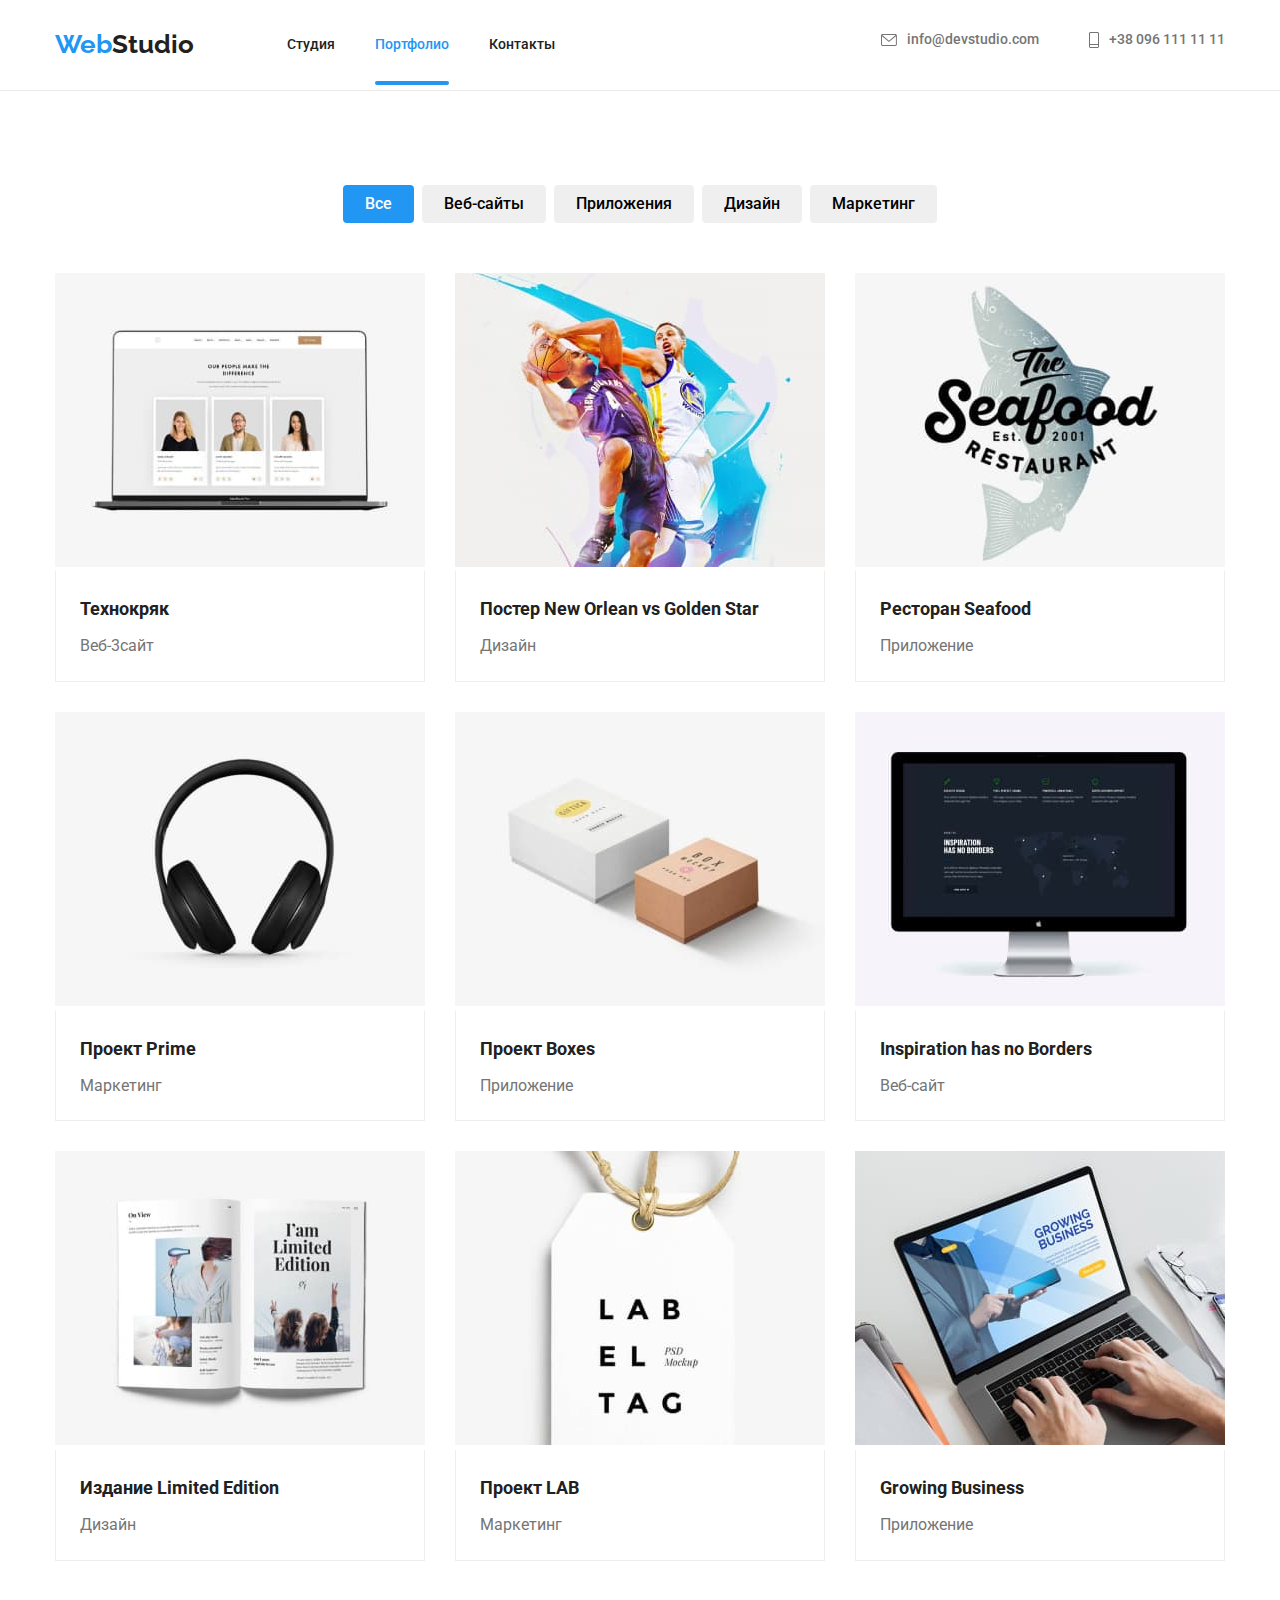
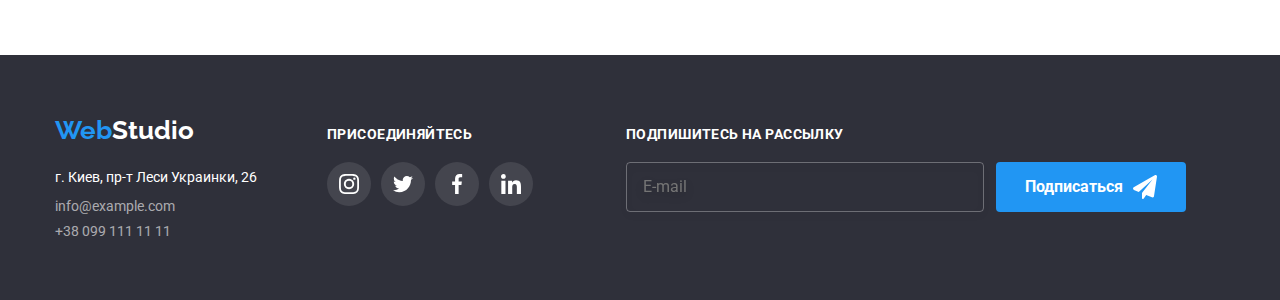
==== commit 55724ef2: "add projects, images" ====
--- a/portfolio.html
+++ b/portfolio.html
@@ -16,13 +16,14 @@
             rel="stylesheet"
         />
         <link rel="stylesheet" href="./css/main.min.css" />
+        <link rel="shortcut icon" href="favicon.ico" />
         <script defer src="./js/mobile-menu.js"></script>
     </head>
     <body>
         <header class="headbord">
             <div class="conteiner conteiner--centered">
                 <nav class="headbord__nav">
-                    <a class="headbord__logo" href="/hm-2/index.html"
+                    <a class="headbord__logo" href="/hw-8/index.html"
                         ><span class="accent-text">Web</span>Studio</a
                     >
                     <button type="button" class="menu-button" data-menu-button>
@@ -135,9 +136,17 @@
                                 <div class="project__desc">
                                     <img
                                         class="project__img"
-                                        src="./images/img8.jpg"
-                                        alt=""
-                                        width="370"
+                                        srcset="
+                                            ./images/desktop/DP1_370.jpg 370w,
+                                            ./images/tablet/TP1_354.jpg  354w,
+                                            ./images/mobile/MP1_450.jpg  450w,
+                                            ./images/desktop/DP1_740.jpg 740w,
+                                            ./images/tablet/TP1_708.jpg  708w,
+                                            ./images/mobile/MP1_900.jpg  900w
+                                        "
+                                        sizes="(min-width: 1200px) 370px, (min-width: 768px) 354px, (max-width: 767px) 450px, 100vw"
+                                        src="./images/mobile/MP1_450.jpg"
+                                        alt="MP1_450"
                                     />
                                     <div class="project__overlay">
                                         <p class="project__description">
@@ -163,9 +172,17 @@
                                 <div class="project__desc">
                                     <img
                                         class="project__img"
-                                        src="./images/img9.jpg"
-                                        alt=""
-                                        width="370"
+                                        srcset="
+                                            ./images/desktop/DP2_370.jpg 370w,
+                                            ./images/tablet/TP2_354.jpg  354w,
+                                            ./images/mobile/MP2_450.jpg  450w,
+                                            ./images/desktop/DP2_740.jpg 740w,
+                                            ./images/tablet/TP2_708.jpg  708w,
+                                            ./images/mobile/MP2_900.jpg  900w
+                                        "
+                                        sizes="(min-width: 1200px) 370px, (min-width: 768px) 354px, (max-width: 767px) 450px, 100vw"
+                                        src="./images/mobile/MP2_450.jpg"
+                                        alt="MP2_450"
                                     />
                                     <div class="project__overlay">
                                         <p class="project__description">
@@ -194,9 +211,17 @@
                                 <div class="project__desc">
                                     <img
                                         class="project__img"
-                                        src="./images/img10.jpg"
-                                        alt=""
-                                        width="370"
+                                        srcset="
+                                            ./images/desktop/DP3_370.jpg 370w,
+                                            ./images/tablet/TP3_354.jpg  354w,
+                                            ./images/mobile/MP3_450.jpg  450w,
+                                            ./images/desktop/DP3_740.jpg 740w,
+                                            ./images/tablet/TP3_708.jpg  708w,
+                                            ./images/mobile/MP3_900.jpg  900w
+                                        "
+                                        sizes="(min-width: 1200px) 370px, (min-width: 768px) 354px, (max-width: 767px) 450px, 100vw"
+                                        src="./images/mobile/MP2_450.jpg"
+                                        alt="MP3_450"
                                     />
                                     <div class="project__overlay">
                                         <p class="project__description">
@@ -225,9 +250,17 @@
                                 <div class="project__desc">
                                     <img
                                         class="project__img"
-                                        src="./images/img11.jpg"
-                                        alt=""
-                                        width="370"
+                                        srcset="
+                                            ./images/desktop/DP4_370.jpg 370w,
+                                            ./images/tablet/TP4_354.jpg  354w,
+                                            ./images/mobile/MP4_450.jpg  450w,
+                                            ./images/desktop/DP4_740.jpg 740w,
+                                            ./images/tablet/TP4_708.jpg  708w,
+                                            ./images/mobile/MP4_900.jpg  900w
+                                        "
+                                        sizes="(min-width: 1200px) 370px, (min-width: 768px) 354px, (max-width: 767px) 450px, 100vw"
+                                        src="./images/mobile/MP4_450.jpg"
+                                        alt="MP4_450"
                                     />
                                     <div class="project__overlay">
                                         <p class="project__description">
@@ -256,9 +289,17 @@
                                 <div class="project__desc">
                                     <img
                                         class="project__img"
-                                        src="./images/img12.jpg"
-                                        alt=""
-                                        width="370"
+                                        srcset="
+                                            ./images/desktop/DP5_370.jpg 370w,
+                                            ./images/tablet/TP5_354.jpg  354w,
+                                            ./images/mobile/MP5_450.jpg  450w,
+                                            ./images/desktop/DP5_740.jpg 740w,
+                                            ./images/tablet/TP5_708.jpg  708w,
+                                            ./images/mobile/MP5_900.jpg  900w
+                                        "
+                                        sizes="(min-width: 1200px) 370px, (min-width: 768px) 354px, (max-width: 767px) 450px, 100vw"
+                                        src="./images/mobile/MP5_450.jpg"
+                                        alt="MP5_450"
                                     />
                                     <div class="project__overlay">
                                         <p class="project__description">
@@ -287,9 +328,17 @@
                                 <div class="project__desc">
                                     <img
                                         class="project__img"
-                                        src="./images/img13.jpg"
-                                        alt=""
-                                        width="370"
+                                        srcset="
+                                            ./images/desktop/DP6_370.jpg 370w,
+                                            ./images/tablet/TP6_354.jpg  354w,
+                                            ./images/mobile/MP6_450.jpg  450w,
+                                            ./images/desktop/DP6_740.jpg 740w,
+                                            ./images/tablet/TP6_708.jpg  708w,
+                                            ./images/mobile/MP6_900.jpg  900w
+                                        "
+                                        sizes="(min-width: 1200px) 370px, (min-width: 768px) 354px, (max-width: 767px) 450px, 100vw"
+                                        src="./images/mobile/MP6_450.jpg"
+                                        alt="MP6_450"
                                     />
                                     <div class="project__overlay">
                                         <p class="project__description">
@@ -318,9 +367,17 @@
                                 <div class="project__desc">
                                     <img
                                         class="project__img"
-                                        src="./images/img14.jpg"
-                                        alt=""
-                                        width="370"
+                                        srcset="
+                                            ./images/desktop/DP7_370.jpg 370w,
+                                            ./images/tablet/TP7_354.jpg  354w,
+                                            ./images/mobile/MP7_450.jpg  450w,
+                                            ./images/desktop/DP7_740.jpg 740w,
+                                            ./images/tablet/TP7_708.jpg  708w,
+                                            ./images/mobile/MP7_900.jpg  900w
+                                        "
+                                        sizes="(min-width: 1200px) 370px, (min-width: 768px) 354px, (max-width: 767px) 450px, 100vw"
+                                        src="./images/mobile/MP7_450.jpg"
+                                        alt="MP7_450"
                                     />
                                     <div class="project__overlay">
                                         <p class="project__description">
@@ -348,9 +405,17 @@
                                 <div class="project__desc">
                                     <img
                                         class="project__img"
-                                        src="./images/img15.jpg"
-                                        alt=""
-                                        width="370"
+                                        srcset="
+                                            ./images/desktop/DP8_370.jpg 370w,
+                                            ./images/tablet/TP8_354.jpg  354w,
+                                            ./images/mobile/MP8_450.jpg  450w,
+                                            ./images/desktop/DP8_740.jpg 740w,
+                                            ./images/tablet/TP8_708.jpg  708w,
+                                            ./images/mobile/MP8_900.jpg  900w
+                                        "
+                                        sizes="(min-width: 1200px) 370px, (min-width: 768px) 354px, (max-width: 767px) 450px, 100vw"
+                                        src="./images/mobile/MP8_450.jpg"
+                                        alt="MP8_450"
                                     />
                                     <div class="project__overlay">
                                         <p class="project__description">
@@ -377,9 +442,17 @@
                                 <div class="project__desc">
                                     <img
                                         class="project__img"
-                                        src="./images/img16.jpg"
-                                        alt=""
-                                        width="370"
+                                        srcset="
+                                            ./images/desktop/DP9_370.jpg 370w,
+                                            ./images/tablet/TP9_354.jpg  354w,
+                                            ./images/mobile/MP9_450.jpg  450w,
+                                            ./images/desktop/DP9_740.jpg 740w,
+                                            ./images/tablet/TP9_708.jpg  708w,
+                                            ./images/mobile/MP9_900.jpg  900w
+                                        "
+                                        sizes="(min-width: 1200px) 370px, (min-width: 768px) 354px, (max-width: 767px) 450px, 100vw"
+                                        src="./images/mobile/MP9_450.jpg"
+                                        alt="MP9_450"
                                     />
                                     <div class="project__overlay">
                                         <p class="project__description">
@@ -411,7 +484,7 @@
             <div class="conteiner footbar__container">
                 <div class="footbar__wraper">
                     <div>
-                        <a href="/hm-2/index.html" class="footbar__logo"
+                        <a href="/hw-8/index.html" class="footbar__logo"
                             ><span class="accent-text">Web</span>Studio</a
                         >
                         <address class="footbar-address">
@@ -546,17 +619,17 @@
         <div class="mobile-menu" data-menu>
             <ul class="mobile-menu__nav">
                 <li class="mobile-menu__item">
+                    <a href="index.html" class="mobile-menu__link">Студия </a>
+                </li>
+                <li class="mobile-menu__item">
                     <a
-                        href="/"
+                        href="portfolio.html"
                         class="mobile-menu__link mobile-menu__link--active"
-                        >Студия
-                    </a>
+                        >Портфолио</a
+                    >
                 </li>
                 <li class="mobile-menu__item">
-                    <a href="" class="mobile-menu__link">Портфолио</a>
-                </li>
-                <li class="mobile-menu__item">
-                    <a href="" class="mobile-menu__link">Контакты</a>
+                    <a href="/" class="mobile-menu__link">Контакты</a>
                 </li>
             </ul>
             <ul class="mobile-menu__contatcts">
--- a/css/main.min.css
+++ b/css/main.min.css
@@ -1,2 +1,2 @@
-.clients__list,.footbar-contact,.menu,.contact-list,.mobile-menu__nav,.mobile-menu__contatcts,.mobile-menu__socials{font-family:Roboto, sans-serif;font-size:14px;line-height:1.14;-webkit-padding-start:0;padding-inline-start:0}.footbar-contact__link,.headbord__nav,.menu__link,.contact-list__link,.mobile-menu__link,.mobile-menu__link-phone,.mobile-menu__link-email,.mobile-menu__socials-link{color:var(--main-color);text-decoration:none;-webkit-transition-property:color;transition-property:color;-webkit-transition-duration:250ms;transition-duration:250ms;-webkit-transition-timing-function:cubic-bezier(0.4, 0, 0.2, 1);transition-timing-function:cubic-bezier(0.4, 0, 0.2, 1);font-family:"Roboto"}.footbar-contact__link:hover,.headbord__nav:hover,.menu__link:hover,.contact-list__link:hover,.mobile-menu__link:hover,.mobile-menu__link-phone:hover,.mobile-menu__link-email:hover,.mobile-menu__socials-link:hover,.footbar-contact__link:focus,.headbord__nav:focus,.menu__link:focus,.contact-list__link:focus,.mobile-menu__link:focus,.mobile-menu__link-phone:focus,.mobile-menu__link-email:focus,.mobile-menu__socials-link:focus{color:var(--accent-color)}.join__caption,.subscription__caption{margin-bottom:20px;font-weight:700;font-size:14px;line-height:16px;letter-spacing:0.03em;text-transform:uppercase;color:#ffffff}:root{--main-color: #212121;--accent-color: #2196F3;--secondary-color: #757575}.accent-text{color:var(--accent-color)}.secondary-text{color:var(--secondary-color)}body{color:var(--main-color);font-family:Roboto, sans-serif}.caption{font-weight:700;font-size:36px;line-height:1.16;text-align:center;-webkit-margin-before:0;margin-block-start:0;-webkit-margin-after:0;margin-block-end:0;margin-bottom:50px}.text{line-height:1.87}.description{line-height:1.71;font-size:14px}.btn{padding:6px 22px;cursor:pointer;font-size:16px;font-weight:500;line-height:1.62;font-family:inherit;border:unset}.list{font-family:Roboto, sans-serif;font-size:14px;line-height:1.14;-webkit-padding-start:0;padding-inline-start:0}.list .link{color:var(--main-color);text-decoration:none;-webkit-transition-property:color;transition-property:color;-webkit-transition-duration:250ms;transition-duration:250ms;-webkit-transition-timing-function:cubic-bezier(0.4, 0, 0.2, 1);transition-timing-function:cubic-bezier(0.4, 0, 0.2, 1)}.list .link:hover,.list .link:focus{color:var(--accent-color)}.font-medium{font-weight:500}.active{color:var(--accent-color)}p,h1,h2,h3,ul{-webkit-margin-before:0px;margin-block-start:0px;-webkit-margin-after:0px;margin-block-end:0px}ul{list-style:none}.benefits{padding-top:60px}@media screen and (min-width: 1200px){.benefits{padding-top:94px}}.benefits__caption{font-weight:700;font-size:36px;line-height:1.16;text-align:center;-webkit-margin-before:0;margin-block-start:0;-webkit-margin-after:0;margin-block-end:0;margin-bottom:50px}.benefits__caption--visually-hidden{position:absolute;width:1px;height:1px;margin:-1px;border:0;padding:0;white-space:nowrap;-webkit-clip-path:inset(100%);clip-path:inset(100%);clip:rect(0 0 0 0);overflow:hidden}.benefits__list{-webkit-margin-before:0px;margin-block-start:0px;-webkit-margin-after:0px;margin-block-end:0px;-webkit-padding-start:0px;padding-inline-start:0px}@media screen and (min-width: 768px){.benefits__list{display:-webkit-box;display:-ms-flexbox;display:flex}}@media screen and (min-width: 768px) and (max-width: 1199px){.benefits__list{-ms-flex-wrap:wrap;flex-wrap:wrap;-webkit-box-pack:justify;-ms-flex-pack:justify;justify-content:space-between}}@media screen and (max-width: 1199px){.benefits__item{margin-bottom:30px}}@media screen and (min-width: 768px) and (max-width: 1199px){.benefits__item{width:calc((100% - 4 * 15px) / 2)}}@media screen and (min-width: 1200px){.benefits__item{width:270px;margin-right:30px}}.benefits__item:last-child{margin-right:0}.benefits__icon-wrapper{display:-webkit-box;display:-ms-flexbox;display:flex;-webkit-box-pack:center;-ms-flex-pack:center;justify-content:center;-webkit-box-align:center;-ms-flex-align:center;align-items:center;height:120px;background:#f5f4fa;border-radius:4px;margin-bottom:30px}.benefits__icon{fill:currentColor}.benefits__title{font-weight:700;font-size:14px;line-height:1.14;text-transform:uppercase;margin-bottom:10px;text-align:center}@media screen and (min-width: 768px){.benefits__title{text-align:left}}.benefits__description{line-height:1.71;font-size:14px}.benefits__description--secondary-text{color:var(--secondary-color)}.benefits-icon{fill:currentColor}.benefits-icon-wrapper{display:-webkit-box;display:-ms-flexbox;display:flex;-webkit-box-pack:center;-ms-flex-pack:center;justify-content:center;-webkit-box-align:center;-ms-flex-align:center;align-items:center;height:120px;background:#f5f4fa;border-radius:4px;margin-bottom:30px}.servise{padding-top:94px;padding-bottom:94px;display:none}@media screen and (min-width: 1200px){.servise{display:block}}.servise__caption{font-weight:700;font-size:36px;line-height:1.16;text-align:center;-webkit-margin-before:0;margin-block-start:0;-webkit-margin-after:0;margin-block-end:0;margin-bottom:50px}.servise__list{display:-webkit-box;display:-ms-flexbox;display:flex;-webkit-margin-before:0px;margin-block-start:0px;-webkit-margin-after:0px;margin-block-end:0px;-webkit-padding-start:0px;padding-inline-start:0px}.servise__item{width:370px;display:-webkit-box;display:-ms-flexbox;display:flex;position:relative;margin-right:30px}.servise__item:last-child{margin-right:0}.servise__text{position:absolute;bottom:0;left:0;width:100%;height:70px;background-color:rgba(47,48,58,0.8);font-family:"Roboto";font-style:normal;font-weight:700;font-size:14px;line-height:16px;text-align:center;letter-spacing:0.03em;text-transform:uppercase;color:#ffffff;display:-webkit-box;display:-ms-flexbox;display:flex;-webkit-box-align:center;-ms-flex-align:center;align-items:center;-ms-flex-pack:distribute;justify-content:space-around}.clients{padding-top:60px;padding-bottom:60px}@media screen and (min-width: 1200px){.clients{padding-top:94px;padding-bottom:94px}}.clients__caption{font-weight:700;font-size:36px;line-height:1.16;text-align:center;-webkit-margin-before:0;margin-block-start:0;-webkit-margin-after:0;margin-block-end:0;margin-bottom:30px}@media screen and (min-width: 1200px){.clients__caption{margin-bottom:50px}}.clients__list{display:-webkit-box;display:-ms-flexbox;display:flex;-ms-flex-wrap:wrap;flex-wrap:wrap;margin:-15px}@media screen and (min-width: 1200px){.clients__list{margin:0px;-ms-flex-wrap:nowrap;flex-wrap:nowrap;-webkit-box-pack:center;-ms-flex-pack:center;justify-content:center;-webkit-padding-start:0px;padding-inline-start:0px}}@media screen and (min-width: 1200px){.clients__item:not(:last-child){margin-right:30px}}.clients__link:hover{border-color:var(--accent-color)}.clients__link:focus{border-color:var(--accent-color)}.clients__link:hover .clients__icon{fill:var(--accent-color)}.clients__link:focus .clients__icon{fill:var(--accent-color)}.clients__item{-ms-flex-preferred-size:calc((100% - 4 * 15px) / 2);flex-basis:calc((100% - 4 * 15px) / 2);margin:15px}@media screen and (min-width: 768px){.clients__item{-ms-flex-preferred-size:calc((100% - 6 * 15px) / 3);flex-basis:calc((100% - 6 * 15px) / 3);margin:15px}}@media screen and (min-width: 1200px){.clients__item{width:170px;height:92px;margin:0px}}.clients__link{display:-webkit-box;display:-ms-flexbox;display:flex;-webkit-box-align:center;-ms-flex-align:center;align-items:center;-webkit-box-pack:center;-ms-flex-pack:center;justify-content:center;width:100%;height:100%;border:1px solid #afb1b8;border-radius:4px;-webkit-transition-property:border-color;transition-property:border-color;-webkit-transition-duration:250ms;transition-duration:250ms;-webkit-transition-timing-function:cubic-bezier(0.4, 0, 0.2, 1);transition-timing-function:cubic-bezier(0.4, 0, 0.2, 1)}.clients__icon{fill:#afb1b8;-webkit-transition-property:fill;transition-property:fill;-webkit-transition-duration:250ms;transition-duration:250ms;-webkit-transition-timing-function:cubic-bezier(0.4, 0, 0.2, 1);transition-timing-function:cubic-bezier(0.4, 0, 0.2, 1)}.modal{position:absolute;top:50%;left:50%;-webkit-transform:translate(-50%, -50%) scale(1);transform:translate(-50%, -50%) scale(1);-webkit-transition:-webkit-transform 250ms cubic-bezier(0.4, 0, 0.2, 1);transition:-webkit-transform 250ms cubic-bezier(0.4, 0, 0.2, 1);transition:transform 250ms cubic-bezier(0.4, 0, 0.2, 1);transition:transform 250ms cubic-bezier(0.4, 0, 0.2, 1), -webkit-transform 250ms cubic-bezier(0.4, 0, 0.2, 1);min-height:609px;min-width:450px;background-color:#ffffff;padding:40px}@media screen and (min-width: 1200px){.modal{min-height:581px;min-width:528px}}.modal__close-btn{position:absolute;top:8px;right:8px;margin:0px;padding:0px;border:0px;border-radius:50%;width:20px;height:20px;cursor:pointer}.modal__close-btn:hover .modal__close-icon,.modal__close-btn:focus .modal__close-icon{fill:var(--accent-color)}.modal__close-icon{fill:black;background-color:transparent}.modal__title{display:block;font-family:"Roboto";font-style:normal;font-weight:700;font-size:20px;line-height:23px;text-align:center;letter-spacing:0.03em;margin-bottom:12px;color:#212121}.backdrop{position:fixed;top:0;left:0;opacity:1;width:100%;height:100%;background:rgba(0,0,0,0.2);-webkit-transition:opacity 250ms cubic-bezier(0.4, 0, 0.2, 1),visibility 250ms cubic-bezier(0.4, 0, 0.2, 1);transition:opacity 250ms cubic-bezier(0.4, 0, 0.2, 1),visibility 250ms cubic-bezier(0.4, 0, 0.2, 1)}.backdrop.is-hidden{opacity:0;visibility:hidden;pointer-events:none}.backdrop.is-hidden .modal{-webkit-transform:translate(-50%, -50%) scale(0.9);transform:translate(-50%, -50%) scale(0.9)}.footbar{padding-top:60px;padding-bottom:60px;background-color:#2f303a}.footbar__container{display:block;-webkit-box-align:baseline;-ms-flex-align:baseline;align-items:baseline;-webkit-box-pack:center;-ms-flex-pack:center;justify-content:center;text-align:center}@media screen and (min-width: 1200px){.footbar__container{display:-webkit-box;display:-ms-flexbox;display:flex;text-align:left;-webkit-box-pack:start;-ms-flex-pack:start;justify-content:start}}.footbar__logo{display:block;margin-bottom:20px;font-size:26px;font-weight:700;line-height:1.19;font-family:Raleway, sans-serif;text-decoration:none;color:#ffffff}@media screen and (min-width: 768px) and (max-width: 1199px){.footbar__wraper{display:-webkit-box;display:-ms-flexbox;display:flex;margin-right:74px;margin-left:61px;-webkit-box-pack:justify;-ms-flex-pack:justify;justify-content:space-between}}@media screen and (min-width: 1200px){.footbar__wraper{display:-webkit-box;display:-ms-flexbox;display:flex;-webkit-box-align:baseline;-ms-flex-align:baseline;align-items:baseline}}.footbar-address{font-style:normal}.footbar-address__text{color:#ffffff;font-size:14px;line-height:1.71;margin-bottom:9px}.footbar-contact__item:not(:last-child){margin-bottom:9px}.footbar-contact__link{color:rgba(255,255,255,0.6)}.socials-list{display:-webkit-box;display:-ms-flexbox;display:flex;-webkit-box-pack:center;-ms-flex-pack:center;justify-content:center;text-align:center;-webkit-box-align:center;-ms-flex-align:center;align-items:center;-webkit-padding-start:0px;padding-inline-start:0px}.socials-list__item:not(:last-child){margin-right:10px}.socials-list__link{display:-webkit-box;display:-ms-flexbox;display:flex;-webkit-box-align:center;-ms-flex-align:center;align-items:center;-webkit-box-pack:center;-ms-flex-pack:center;justify-content:center;width:44px;height:44px;background-color:rgba(255,255,255,0.1);border-radius:50%;color:#ffffff}.socials-list__link:hover,.socials-list__link:focus{background-color:var(--accent-color);fill:#ffffff}.socials-list__link:hover .socials-list__icon,.socials-list__link:focus .socials-list__icon{fill:#ffffff}.socials-list__icon{fill:#ffffff}.join{margin-top:60px}@media screen and (min-width: 1200px){.join{margin-left:70px}}@media screen and (min-width: 768px){.join{margin-top:0px}}.subscription{margin-top:60px}@media screen and (min-width: 1200px){.subscription{margin-left:93px;margin-top:0px}}.subscription-form{display:-webkit-box;display:-ms-flexbox;display:flex;-ms-flex-wrap:wrap;flex-wrap:wrap;-webkit-box-pack:center;-ms-flex-pack:center;justify-content:center}@media screen and (min-width: 768px) and (max-width: 1199px){.subscription-form{-webkit-box-orient:vertical;-webkit-box-direction:normal;-ms-flex-flow:column;flex-flow:column;-webkit-box-align:center;-ms-flex-align:center;align-items:center}}.subscription-form__email{width:450px;padding:15px 16px;border:1px solid rgba(255,255,255,0.3);-webkit-filter:drop-shadow(0px 4px 4px rgba(0,0,0,0.15));filter:drop-shadow(0px 4px 4px rgba(0,0,0,0.15));border-radius:4px;outline:transparent;background-color:transparent}@media screen and (min-width: 1200px){.subscription-form__email{width:358px;-ms-flex-wrap:nowrap;flex-wrap:nowrap;-webkit-box-pack:start;-ms-flex-pack:start;justify-content:start}}.subscription-form__btn{display:-webkit-box;display:-ms-flexbox;display:flex;-webkit-box-align:center;-ms-flex-align:center;align-items:center;margin-top:20px;text-align:left;font-weight:700;font-size:16px;color:#ffffff;line-height:1.87;font-family:inherit;background-color:var(--accent-color);border-radius:4px;padding:10px 29px;border:unset}@media screen and (min-width: 1200px){.subscription-form__btn{margin-left:12px;margin-top:0px}}.subscription-form__icon{margin-left:10px;fill:#ffffff}.main-section{max-width:1600px;margin:0 auto;background-repeat:no-repeat;background-position:center 0;background-size:cover;color:#ffffff;background-color:#2f303a;text-align:center;padding-top:118px;padding-bottom:118px;background-image:-webkit-gradient(linear, left top, right top, from(rgba(47,48,58,0.4)), to(rgba(47,48,58,0.4))),-webkit-image-set(url("/images/mobile/overlay.jpg") 1x, url("/images/mobile/overlay-2x.jpg") 2x);background-image:linear-gradient(to right, rgba(47,48,58,0.4), rgba(47,48,58,0.4)),-webkit-image-set(url("/images/mobile/overlay.jpg") 1x, url("/images/mobile/overlay-2x.jpg") 2x);background-image:-webkit-gradient(linear, left top, right top, from(rgba(47,48,58,0.4)), to(rgba(47,48,58,0.4))),image-set("/images/mobile/overlay.jpg" 1x, "/images/mobile/overlay-2x.jpg" 2x);background-image:linear-gradient(to right, rgba(47,48,58,0.4), rgba(47,48,58,0.4)),image-set("/images/mobile/overlay.jpg" 1x, "/images/mobile/overlay-2x.jpg" 2x)}@media screen and (min-width: 768px){.main-section{background-image:-webkit-gradient(linear, left top, right top, from(rgba(47,48,58,0.4)), to(rgba(47,48,58,0.4))),-webkit-image-set(url("/images/tablet/overlay.jpg") 1x, url("/images/tablet/overlay-2x.jpg") 2x);background-image:linear-gradient(to right, rgba(47,48,58,0.4), rgba(47,48,58,0.4)),-webkit-image-set(url("/images/tablet/overlay.jpg") 1x, url("/images/tablet/overlay-2x.jpg") 2x);background-image:-webkit-gradient(linear, left top, right top, from(rgba(47,48,58,0.4)), to(rgba(47,48,58,0.4))),image-set("/images/tablet/overlay.jpg" 1x, "/images/tablet/overlay-2x.jpg" 2x);background-image:linear-gradient(to right, rgba(47,48,58,0.4), rgba(47,48,58,0.4)),image-set("/images/tablet/overlay.jpg" 1x, "/images/tablet/overlay-2x.jpg" 2x)}}@media screen and (min-width: 1200px){.main-section{padding-top:200px;padding-bottom:200px;background-image:-webkit-gradient(linear, left top, right top, from(rgba(47,48,58,0.4)), to(rgba(47,48,58,0.4))),-webkit-image-set(url("/images/overlay.jpg") 1x, url("/images/overlay-2x.jpg") 2x);background-image:linear-gradient(to right, rgba(47,48,58,0.4), rgba(47,48,58,0.4)),-webkit-image-set(url("/images/overlay.jpg") 1x, url("/images/overlay-2x.jpg") 2x);background-image:-webkit-gradient(linear, left top, right top, from(rgba(47,48,58,0.4)), to(rgba(47,48,58,0.4))),image-set("/images/overlay.jpg" 1x, "/images/overlay-2x.jpg" 2x);background-image:linear-gradient(to right, rgba(47,48,58,0.4), rgba(47,48,58,0.4)),image-set("/images/overlay.jpg" 1x, "/images/overlay-2x.jpg" 2x)}}.main-section__description{font-family:"Roboto";font-weight:900;font-size:26px;line-height:42px;width:360px;text-align:center;letter-spacing:0.06em;text-transform:uppercase;margin:0px auto 30px auto}@media screen and (min-width: 1200px){.main-section__description{font-size:44px;line-height:1.36;width:696px}}.main-section__btn{cursor:pointer;font-weight:700;font-size:16px;color:#ffffff;line-height:1.87;font-family:inherit;background-color:var(--accent-color);border-radius:4px;padding:10px 32px;border:unset}.team{padding-top:60px;padding-bottom:60px;background:#f5f4fa}@media screen and (min-width: 1200px){.team{padding-top:94px;padding-bottom:94px}}.team__caption{font-weight:700;font-size:36px;line-height:1.16;text-align:center;-webkit-margin-before:0;margin-block-start:0;-webkit-margin-after:0;margin-block-end:0;margin-bottom:50px}.team__list{display:block;-webkit-margin-before:0px;margin-block-start:0px;-webkit-margin-after:0px;margin-block-end:0px;-webkit-padding-start:0px;padding-inline-start:0px}@media screen and (min-width: 768px){.team__list{display:-webkit-box;display:-ms-flexbox;display:flex}}@media screen and (min-width: 768px) and (max-width: 1199px){.team__list{-ms-flex-wrap:wrap;flex-wrap:wrap;-webkit-box-pack:justify;-ms-flex-pack:justify;justify-content:space-between}}.team__list .team__link{text-align:center}.team__link{-webkit-box-shadow:0px 1px 3px rgba(0,0,0,0.12),0px 1px 1px rgba(0,0,0,0.14),0px 2px 1px rgba(0,0,0,0.2);box-shadow:0px 1px 3px rgba(0,0,0,0.12),0px 1px 1px rgba(0,0,0,0.14),0px 2px 1px rgba(0,0,0,0.2);border-radius:0px 0px 4px 4px;background-color:#ffffff}@media screen and (max-width: 1199px){.team__link{margin-bottom:30px}}@media screen and (min-width: 768px) and (max-width: 1199px){.team__link{-ms-flex-preferred-size:calc((100% - 4 * 15px) / 2);flex-basis:calc((100% - 4 * 15px) / 2)}}@media screen and (min-width: 1200px){.team__link{width:270px;margin-right:30px}}@media screen and (min-width: 1200px){.team__list .team__link:not(:last-child){margin-right:30px}}@media screen and (max-width: 767px){.team__photo{width:100%}}.team__desc{padding-top:30px;padding-bottom:30px}.team__name{font-weight:500;line-height:1.18;margin-bottom:10px}.team__position{font-size:16px;line-height:1.35;margin-bottom:16px}.team__socials{display:-webkit-box;display:-ms-flexbox;display:flex;-webkit-box-pack:center;-ms-flex-pack:center;justify-content:center;-webkit-box-align:center;-ms-flex-align:center;align-items:center;-webkit-padding-start:0px;padding-inline-start:0px}.team__socials-item:not(:last-child){margin-right:10px}.team__socials-link{display:-webkit-box;display:-ms-flexbox;display:flex;-webkit-box-align:center;-ms-flex-align:center;align-items:center;-webkit-box-pack:center;-ms-flex-pack:center;justify-content:center;width:44px;height:44px;background-color:#ffffff;border-radius:50%;color:var(--secondary-color);-webkit-transition-property:background-color;transition-property:background-color;-webkit-transition-duration:250ms;transition-duration:250ms;-webkit-transition-timing-function:cubic-bezier(0.4, 0, 0.2, 1);transition-timing-function:cubic-bezier(0.4, 0, 0.2, 1)}.team__icon{fill:#afb1b8;-webkit-transition-property:fill;transition-property:fill;-webkit-transition-duration:250ms;transition-duration:250ms;-webkit-transition-timing-function:cubic-bezier(0.4, 0, 0.2, 1);transition-timing-function:cubic-bezier(0.4, 0, 0.2, 1)}.team__socials-link:hover,.team__socials-link:focus{background-color:var(--accent-color)}.team__socials-link:hover .team__icon,.team__socials-link:focus .team__icon{fill:#ffffff}.heading{margin-bottom:50px}.project{display:-webkit-box;display:-ms-flexbox;display:flex;-ms-flex-wrap:wrap;flex-wrap:wrap;-webkit-padding-start:0px;padding-inline-start:0px}.project__link:hover,.project__link:focus{-webkit-box-shadow:0px 3px 1px rgba(0,0,0,0.1),0px 1px 2px rgba(0,0,0,0.08),0px 2px 2px rgba(0,0,0,0.12);box-shadow:0px 3px 1px rgba(0,0,0,0.1),0px 1px 2px rgba(0,0,0,0.08),0px 2px 2px rgba(0,0,0,0.12)}.project__link{-webkit-transition-property:-webkit-box-shadow;transition-property:-webkit-box-shadow;transition-property:box-shadow;transition-property:box-shadow, -webkit-box-shadow;-webkit-transition-duration:250ms;transition-duration:250ms;-webkit-transition-timing-function:cubic-bezier(0.4, 0, 0.2, 1);transition-timing-function:cubic-bezier(0.4, 0, 0.2, 1)}.project__item{margin-right:30px;margin-bottom:30px}.project__link{text-decoration:none;display:block}.project__desc{position:relative;overflow:hidden}.project__overlay{display:inline-block;content:"";position:absolute;top:0;left:0;width:100%;height:100%;opacity:0;background:rgba(33,150,243,0.9);-webkit-transform:translateY(100%);transform:translateY(100%);-webkit-transition:opacity 250ms cubic-bezier(0.4, 0, 0.2, 1),-webkit-transform 250ms cubic-bezier(0.4, 0, 0.2, 1);transition:opacity 250ms cubic-bezier(0.4, 0, 0.2, 1),-webkit-transform 250ms cubic-bezier(0.4, 0, 0.2, 1);transition:transform 250ms cubic-bezier(0.4, 0, 0.2, 1),opacity 250ms cubic-bezier(0.4, 0, 0.2, 1);transition:transform 250ms cubic-bezier(0.4, 0, 0.2, 1),opacity 250ms cubic-bezier(0.4, 0, 0.2, 1),-webkit-transform 250ms cubic-bezier(0.4, 0, 0.2, 1)}.project__link:hover .project__overlay,.project__link:focus .project__overlay{-webkit-transform:translateY(0);transform:translateY(0);opacity:1;-webkit-transition:-webkit-transform 250ms cubic-bezier(0.4, 0, 0.2, 1);transition:-webkit-transform 250ms cubic-bezier(0.4, 0, 0.2, 1);transition:transform 250ms cubic-bezier(0.4, 0, 0.2, 1);transition:transform 250ms cubic-bezier(0.4, 0, 0.2, 1), -webkit-transform 250ms cubic-bezier(0.4, 0, 0.2, 1)}.project__description{padding:63px 24px;font-family:"Roboto";font-style:normal;font-weight:400;font-size:18px;line-height:28px;letter-spacing:0.03em;color:#ffffff}.project__item:nth-child(3n){margin-right:0px}.project__item:nth-last-child(-n+3){margin-bottom:0px}.project__elements{padding:20px 24px;border:solid #eeeeee;border-width:0px 1px 1px 1px;text-decoration:none}.project__heading{font-weight:700;font-size:18px;line-height:2;margin-bottom:4px;color:#212121}.project__text{line-height:1.87}.catalog{padding-top:94px;padding-bottom:94px}.catalog__list{display:-webkit-box;display:-ms-flexbox;display:flex;-ms-flex-wrap:wrap;flex-wrap:wrap;-webkit-box-align:center;-ms-flex-align:center;align-items:center;-webkit-box-pack:center;-ms-flex-pack:center;justify-content:center;margin-bottom:50px;font-family:Roboto, sans-serif;font-size:14px;line-height:1.14;-webkit-padding-start:0;padding-inline-start:0}@media screen and (max-width: 767px){.catalog__list{-webkit-box-pack:start;-ms-flex-pack:start;justify-content:start}}.catalog__item{margin-right:8px}@media screen and (max-width: 767px){.catalog__item{margin-bottom:8px}}.catalog__item:last-child{margin-right:0px}.catalog__btn{border-radius:4px;padding:6px 22px;cursor:pointer;font-size:16px;font-weight:500;line-height:1.62;font-family:inherit;border:unset;-webkit-transition-property:background-color, color, shadow;transition-property:background-color, color, shadow;-webkit-transition-duration:250ms;transition-duration:250ms;-webkit-transition-timing-function:cubic-bezier(0.4, 0, 0.2, 1);transition-timing-function:cubic-bezier(0.4, 0, 0.2, 1)}.catalog__btn:hover,.catalog__btn:focus{color:#ffffff;background-color:var(--accent-color);-webkit-box-shadow:0px 3px 1px rgba(0,0,0,0.1),0px 1px 2px rgba(0,0,0,0.08),0px 2px 2px rgba(0,0,0,0.12);box-shadow:0px 3px 1px rgba(0,0,0,0.1),0px 1px 2px rgba(0,0,0,0.08),0px 2px 2px rgba(0,0,0,0.12)}.catalog__btn--active{border:unset;cursor:pointer;font-size:16px;color:#ffffff;font-family:inherit;border-radius:4px;background-color:var(--accent-color)}.catalog__btn--active:hover,.catalog__btn--active:focus{-webkit-box-shadow:0px 3px 1px rgba(0,0,0,0.1),0px 1px 2px rgba(0,0,0,0.08),0px 2px 2px rgba(0,0,0,0.12);box-shadow:0px 3px 1px rgba(0,0,0,0.1),0px 1px 2px rgba(0,0,0,0.08),0px 2px 2px rgba(0,0,0,0.12);border-radius:4px}.headbord{position:relative;border-bottom:1px solid #ececec}.headbord__nav{display:-webkit-box;display:-ms-flexbox;display:flex;-webkit-box-align:center;-ms-flex-align:center;align-items:center;-webkit-box-pack:justify;-ms-flex-pack:justify;justify-content:space-between}.headbord__logo{color:var(--main-color);text-decoration:none;padding-top:24px;padding-bottom:25px;margin-right:93px;font-size:26px;font-weight:700;line-height:1.19;font-family:Raleway, sans-serif}.menu{display:none}@media screen and (min-width: 768px){.menu{display:-webkit-box;display:-ms-flexbox;display:flex}}.menu__item:not(:last-child){margin-right:40px}.menu__link{display:block;position:relative;padding-top:32px;padding-bottom:32px}.menu__link--active{color:var(--accent-color)}.menu__link--active::after{content:"";position:absolute;left:0;bottom:0;display:block;width:100%;height:4px;background:#2196f3;border-radius:2px}.contact-list{display:none;margin-left:auto;-webkit-margin-before:0px;margin-block-start:0px;-webkit-margin-after:0px;margin-block-end:0px}@media screen and (min-width: 768px){.contact-list{display:block}.contact-list__item:not(:last-child){margin-bottom:10px}}@media screen and (min-width: 1200px){.contact-list{display:-webkit-box;display:-ms-flexbox;display:flex}.contact-list__item+.contact-list__item{margin-left:50px}}.contact-list__link{color:var(--secondary-color);display:-webkit-box;display:-ms-flexbox;display:flex;-webkit-box-align:center;-ms-flex-align:center;align-items:center}@media screen and (min-width: 1200px){.contact-list__link{padding-top:32px;padding-bottom:32px}}.contact-list__icon{fill:currentColor;margin-right:10px}.contact-list__icon:hover,.contact-list__icon:focus{color:var(--accent-color)}.menu-button{display:-webkit-inline-box;display:-ms-inline-flexbox;display:inline-flex;z-index:3;margin:0;padding:0;border:none;background-color:transparent}@media screen and (min-width: 768px){.menu-button{display:none}}.menu-button:hover .menu-button__icon,.menu-button:focus .menu-button__icon{fill:var(--accent-color)}.menu-button .icon-close{display:none}.menu-button.is-open .icon-close{display:block}.menu-button.is-open .icon-menu{display:none}.contact-form__group{display:block;margin-bottom:10px;position:relative}.contact-form:nth-child(4){margin-bottom:20px}.contact-form__group:hover .contact-form__icon,.contact-form__group:focus .contact-form__icon{fill:var(--accent-color)}.contact-form__group:nth-child(4){margin-bottom:20px}.contact-form__label{display:block;font-family:"Roboto";font-style:normal;font-size:12px;line-height:14px;letter-spacing:0.01em;color:#757575;margin-bottom:4px}.contact-form__wrapper{position:relative}.contact-form__input,.contact-form__textarea{width:100%;padding:12px 42px;border:1px solid rgba(33,33,33,0.2);border-radius:4px;outline:transparent;cursor:pointer;-webkit-transition:border-color 250ms cubic-bezier(0.4, 0, 0.2, 1);transition:border-color 250ms cubic-bezier(0.4, 0, 0.2, 1)}.contact-form__input:hover,.contact-form__textarea:hover,.contact-form__input:focus,.contact-form__textarea:focus{border-color:var(--accent-color)}.contact-form__textarea{padding:12px 16px;font-family:"Roboto";font-size:12px;line-height:1.16;letter-spacing:0.01em;resize:none}.contact-form__icon{position:absolute;top:50%;-webkit-transform:translateY(-50%);transform:translateY(-50%);bottom:15px;left:10px;fill:#212121;-webkit-transition:fill 250ms cubic-bezier(0.4, 0, 0.2, 1);transition:fill 250ms cubic-bezier(0.4, 0, 0.2, 1)}.contact-form__policy-group{display:-webkit-box;display:-ms-flexbox;display:flex;white-space:nowrap;-webkit-box-align:center;-ms-flex-align:center;align-items:center;-webkit-box-pack:start;-ms-flex-pack:start;justify-content:start;padding:10px 1px;margin-bottom:30px}.contact-form__policy-description{-webkit-box-pack:center;-ms-flex-pack:center;justify-content:center;font-family:"Roboto";font-size:12px;line-height:1.16;letter-spacing:0.03em;color:#757575}@media screen and (min-width: 1200px){.contact-form__policy-description{font-size:14px;line-height:1.71;text-align:center}}.contact-form__policy-description-link{color:var(--accent-color)}.contact-form__checkbox--visually-hidden{position:absolute;width:1px;height:1px;margin:-1px;border:0;padding:0;white-space:nowrap;-webkit-clip-path:inset(100%);clip-path:inset(100%);clip:rect(0 0 0 0);overflow:hidden}.contact-form__custom-checkbox{width:16px;height:15px;margin-right:9px;display:-webkit-box;display:-ms-flexbox;display:flex;-webkit-box-align:center;-ms-flex-align:center;align-items:center;-webkit-box-pack:center;-ms-flex-pack:center;justify-content:center;border-radius:2px;outline:2px solid #212121;outline-offset:-2px;-webkit-transition:background-color 250ms cubic-bezier(0.4, 0, 0.2, 1);transition:background-color 250ms cubic-bezier(0.4, 0, 0.2, 1)}.contact-form__custom-checkbox-icon{opacity:0;-webkit-transition:opacity 250ms cubic-bezier(0.4, 0, 0.2, 1);transition:opacity 250ms cubic-bezier(0.4, 0, 0.2, 1)}.contact-form__checkbox:checked+.contact-form__custom-checkbox{background-color:#2196f3;outline:2px solid #2196f3}.contact-form__checkbox:focus+.contact-form__custom-checkbox{border-color:#2196f3;outline:2px solid #2196f3}.contact-form__checkbox:checked+.contact-form__custom-checkbox .contact-form__custom-checkbox-icon{opacity:1}.contact-form__btn-inner{text-align:center}.contact-form__btn{cursor:pointer;font-weight:700;font-size:16px;color:#ffffff;line-height:1.87;font-family:inherit;background-color:var(--accent-color);border-radius:4px;padding:10px 32px;border:unset}.mobile-menu{position:fixed;top:0;left:0;width:100%;height:100%;padding:48px 0 48px 40px;display:none;font-weight:500;font-family:"Roboto";letter-spacing:0.02em;-webkit-box-orient:vertical;-webkit-box-direction:normal;-ms-flex-direction:column;flex-direction:column;background-color:#fff}@media screen and (min-width: 768px){.mobile-menu{display:none}}.mobile-menu__item:not(:last-child){margin-bottom:36px}.mobile-menu__link{font-size:40px;line-height:47px}.mobile-menu__link--active{color:var(--accent-color)}.mobile-menu__link-phone{font-size:34px;line-height:40px;color:var(--accent-color)}.mobile-menu__link-email{font-size:24px;line-height:28px;color:var(--secondary-color)}.mobile-menu.is-open{display:-webkit-box;display:-ms-flexbox;display:flex}.mobile-menu__contatcts{margin-top:302px}.mobile-menu__comunication-phone{margin-bottom:32px;font-size:34px;line-height:40px;text-decoration:none}.mobile-menu__comunication-email{margin-bottom:64px;font-size:34px;line-height:40px;text-decoration:none}.mobile-menu__socials{display:-webkit-box;display:-ms-flexbox;display:flex}.mobile-menu__socials-item{font-size:18px;line-height:22px;color:var(--accent-color);text-decoration:none}.mobile-menu__socials-item+.mobile-menu__socials-item::before{content:"\|";color:rgba(33,33,33,0.2);-webkit-transform:rotate(90deg);transform:rotate(90deg)}.mobile-menu__socials-link{font-size:18px;line-height:22px;color:var(--accent-color)}.mobile-menu__socials-item:not(:last-child){margin-right:10px}.conteiner{padding:0px 15px;margin:0 auto}@media screen and (min-width: 480px){.conteiner{width:480px}}@media screen and (min-width: 768px){.conteiner{width:768px}}@media screen and (min-width: 1200px){.conteiner{width:1200px}}@media screen and (min-width: 768px){.conteiner--centered{display:-webkit-box;display:-ms-flexbox;display:flex;-webkit-box-align:center;-ms-flex-align:center;align-items:center}}.conteiner__title--visually-hidden{position:absolute;width:1px;height:1px;margin:-1px;border:0;padding:0;white-space:nowrap;-webkit-clip-path:inset(100%);clip-path:inset(100%);clip:rect(0 0 0 0);overflow:hidden}
+.clients__list,.footbar-contact,.menu,.contact-list,.mobile-menu__nav,.mobile-menu__contatcts,.mobile-menu__socials{font-family:Roboto, sans-serif;font-size:14px;line-height:1.14;-webkit-padding-start:0;padding-inline-start:0}.footbar-contact__link,.headbord__nav,.menu__link,.contact-list__link,.mobile-menu__link,.mobile-menu__link-phone,.mobile-menu__link-email,.mobile-menu__socials-link{color:var(--main-color);text-decoration:none;-webkit-transition-property:color;transition-property:color;-webkit-transition-duration:250ms;transition-duration:250ms;-webkit-transition-timing-function:cubic-bezier(0.4, 0, 0.2, 1);transition-timing-function:cubic-bezier(0.4, 0, 0.2, 1);font-family:"Roboto"}.footbar-contact__link:hover,.headbord__nav:hover,.menu__link:hover,.contact-list__link:hover,.mobile-menu__link:hover,.mobile-menu__link-phone:hover,.mobile-menu__link-email:hover,.mobile-menu__socials-link:hover,.footbar-contact__link:focus,.headbord__nav:focus,.menu__link:focus,.contact-list__link:focus,.mobile-menu__link:focus,.mobile-menu__link-phone:focus,.mobile-menu__link-email:focus,.mobile-menu__socials-link:focus{color:var(--accent-color)}.join__caption,.subscription__caption{margin-bottom:20px;font-weight:700;font-size:14px;line-height:16px;letter-spacing:0.03em;text-transform:uppercase;color:#ffffff}:root{--main-color: #212121;--accent-color: #2196F3;--secondary-color: #757575}.accent-text{color:var(--accent-color)}.secondary-text{color:var(--secondary-color)}body{color:var(--main-color);font-family:Roboto, sans-serif}.caption{font-weight:700;font-size:36px;line-height:1.16;text-align:center;-webkit-margin-before:0;margin-block-start:0;-webkit-margin-after:0;margin-block-end:0;margin-bottom:50px}.text{line-height:1.87}.description{line-height:1.71;font-size:14px}.btn{padding:6px 22px;cursor:pointer;font-size:16px;font-weight:500;line-height:1.62;font-family:inherit;border:unset}.list{font-family:Roboto, sans-serif;font-size:14px;line-height:1.14;-webkit-padding-start:0;padding-inline-start:0}.list .link{color:var(--main-color);text-decoration:none;-webkit-transition-property:color;transition-property:color;-webkit-transition-duration:250ms;transition-duration:250ms;-webkit-transition-timing-function:cubic-bezier(0.4, 0, 0.2, 1);transition-timing-function:cubic-bezier(0.4, 0, 0.2, 1)}.list .link:hover,.list .link:focus{color:var(--accent-color)}.font-medium{font-weight:500}.active{color:var(--accent-color)}p,h1,h2,h3,ul{-webkit-margin-before:0px;margin-block-start:0px;-webkit-margin-after:0px;margin-block-end:0px}ul{list-style:none}.benefits{padding-top:60px}@media screen and (min-width: 1200px){.benefits{padding-top:94px}}.benefits__caption{font-weight:700;font-size:36px;line-height:1.16;text-align:center;-webkit-margin-before:0;margin-block-start:0;-webkit-margin-after:0;margin-block-end:0;margin-bottom:50px}.benefits__caption--visually-hidden{position:absolute;width:1px;height:1px;margin:-1px;border:0;padding:0;white-space:nowrap;-webkit-clip-path:inset(100%);clip-path:inset(100%);clip:rect(0 0 0 0);overflow:hidden}.benefits__list{-webkit-margin-before:0px;margin-block-start:0px;-webkit-margin-after:0px;margin-block-end:0px;-webkit-padding-start:0px;padding-inline-start:0px}@media screen and (min-width: 768px){.benefits__list{display:-webkit-box;display:-ms-flexbox;display:flex}}@media screen and (min-width: 768px) and (max-width: 1199px){.benefits__list{-ms-flex-wrap:wrap;flex-wrap:wrap;-webkit-box-pack:justify;-ms-flex-pack:justify;justify-content:space-between}}@media screen and (max-width: 1199px){.benefits__item{margin-bottom:30px}}@media screen and (min-width: 768px) and (max-width: 1199px){.benefits__item{width:calc((100% - 4 * 15px) / 2)}}@media screen and (min-width: 1200px){.benefits__item{width:270px;margin-right:30px}}.benefits__item:last-child{margin-right:0}.benefits__icon-wrapper{display:-webkit-box;display:-ms-flexbox;display:flex;-webkit-box-pack:center;-ms-flex-pack:center;justify-content:center;-webkit-box-align:center;-ms-flex-align:center;align-items:center;height:120px;background:#f5f4fa;border-radius:4px;margin-bottom:30px}.benefits__icon{fill:currentColor}.benefits__title{font-weight:700;font-size:14px;line-height:1.14;text-transform:uppercase;margin-bottom:10px;text-align:center}@media screen and (min-width: 768px){.benefits__title{text-align:left}}.benefits__description{line-height:1.71;font-size:14px}.benefits__description--secondary-text{color:var(--secondary-color)}.benefits-icon{fill:currentColor}.benefits-icon-wrapper{display:-webkit-box;display:-ms-flexbox;display:flex;-webkit-box-pack:center;-ms-flex-pack:center;justify-content:center;-webkit-box-align:center;-ms-flex-align:center;align-items:center;height:120px;background:#f5f4fa;border-radius:4px;margin-bottom:30px}.servise{padding-top:94px;padding-bottom:94px;display:none}@media screen and (min-width: 1200px){.servise{display:block}}.servise__caption{font-weight:700;font-size:36px;line-height:1.16;text-align:center;-webkit-margin-before:0;margin-block-start:0;-webkit-margin-after:0;margin-block-end:0;margin-bottom:50px}.servise__list{display:-webkit-box;display:-ms-flexbox;display:flex;-webkit-margin-before:0px;margin-block-start:0px;-webkit-margin-after:0px;margin-block-end:0px;-webkit-padding-start:0px;padding-inline-start:0px}.servise__item{width:370px;display:-webkit-box;display:-ms-flexbox;display:flex;position:relative;margin-right:30px}.servise__item:last-child{margin-right:0}.servise__text{position:absolute;bottom:0;left:0;width:100%;height:70px;background-color:rgba(47,48,58,0.8);font-family:"Roboto";font-style:normal;font-weight:700;font-size:14px;line-height:16px;text-align:center;letter-spacing:0.03em;text-transform:uppercase;color:#ffffff;display:-webkit-box;display:-ms-flexbox;display:flex;-webkit-box-align:center;-ms-flex-align:center;align-items:center;-ms-flex-pack:distribute;justify-content:space-around}.clients{padding-top:60px;padding-bottom:60px}@media screen and (min-width: 1200px){.clients{padding-top:94px;padding-bottom:94px}}.clients__caption{font-weight:700;font-size:36px;line-height:1.16;text-align:center;-webkit-margin-before:0;margin-block-start:0;-webkit-margin-after:0;margin-block-end:0;margin-bottom:30px}@media screen and (min-width: 1200px){.clients__caption{margin-bottom:50px}}.clients__list{display:-webkit-box;display:-ms-flexbox;display:flex;-ms-flex-wrap:wrap;flex-wrap:wrap;margin:-15px}@media screen and (min-width: 1200px){.clients__list{margin:0px;-ms-flex-wrap:nowrap;flex-wrap:nowrap;-webkit-box-pack:center;-ms-flex-pack:center;justify-content:center;-webkit-padding-start:0px;padding-inline-start:0px}}@media screen and (min-width: 1200px){.clients__item:not(:last-child){margin-right:30px}}.clients__link:hover{border-color:var(--accent-color)}.clients__link:focus{border-color:var(--accent-color)}.clients__link:hover .clients__icon{fill:var(--accent-color)}.clients__link:focus .clients__icon{fill:var(--accent-color)}.clients__item{-ms-flex-preferred-size:calc((100% - 4 * 15px) / 2);flex-basis:calc((100% - 4 * 15px) / 2);margin:15px}@media screen and (min-width: 768px){.clients__item{-ms-flex-preferred-size:calc((100% - 6 * 15px) / 3);flex-basis:calc((100% - 6 * 15px) / 3);margin:15px}}@media screen and (min-width: 1200px){.clients__item{width:170px;height:92px;margin:0px}}.clients__link{display:-webkit-box;display:-ms-flexbox;display:flex;-webkit-box-align:center;-ms-flex-align:center;align-items:center;-webkit-box-pack:center;-ms-flex-pack:center;justify-content:center;width:100%;height:100%;border:1px solid #afb1b8;border-radius:4px;-webkit-transition-property:border-color;transition-property:border-color;-webkit-transition-duration:250ms;transition-duration:250ms;-webkit-transition-timing-function:cubic-bezier(0.4, 0, 0.2, 1);transition-timing-function:cubic-bezier(0.4, 0, 0.2, 1)}.clients__icon{fill:#afb1b8;-webkit-transition-property:fill;transition-property:fill;-webkit-transition-duration:250ms;transition-duration:250ms;-webkit-transition-timing-function:cubic-bezier(0.4, 0, 0.2, 1);transition-timing-function:cubic-bezier(0.4, 0, 0.2, 1)}@media screen and (max-width: 767px){.clients__icon{width:100%}}.modal{position:absolute;top:50%;left:50%;-webkit-transform:translate(-50%, -50%) scale(1);transform:translate(-50%, -50%) scale(1);-webkit-transition:-webkit-transform 250ms cubic-bezier(0.4, 0, 0.2, 1);transition:-webkit-transform 250ms cubic-bezier(0.4, 0, 0.2, 1);transition:transform 250ms cubic-bezier(0.4, 0, 0.2, 1);transition:transform 250ms cubic-bezier(0.4, 0, 0.2, 1), -webkit-transform 250ms cubic-bezier(0.4, 0, 0.2, 1);min-height:609px;min-width:450px;background-color:#ffffff;padding:40px}@media screen and (min-width: 1200px){.modal{min-height:581px;min-width:528px}}.modal__close-btn{position:absolute;top:8px;right:8px;margin:0px;padding:0px;border:0px;border-radius:50%;width:20px;height:20px;cursor:pointer}.modal__close-btn:hover .modal__close-icon,.modal__close-btn:focus .modal__close-icon{fill:var(--accent-color)}.modal__close-icon{fill:black;background-color:transparent}.modal__title{display:block;font-family:"Roboto";font-style:normal;font-weight:700;font-size:20px;line-height:23px;text-align:center;letter-spacing:0.03em;margin-bottom:12px;color:#212121}.backdrop{position:fixed;top:0;left:0;opacity:1;width:100%;height:100%;background:rgba(0,0,0,0.2);-webkit-transition:opacity 250ms cubic-bezier(0.4, 0, 0.2, 1),visibility 250ms cubic-bezier(0.4, 0, 0.2, 1);transition:opacity 250ms cubic-bezier(0.4, 0, 0.2, 1),visibility 250ms cubic-bezier(0.4, 0, 0.2, 1)}.backdrop.is-hidden{opacity:0;visibility:hidden;pointer-events:none}.backdrop.is-hidden .modal{-webkit-transform:translate(-50%, -50%) scale(0.9);transform:translate(-50%, -50%) scale(0.9)}.footbar{padding-top:60px;padding-bottom:60px;background-color:#2f303a}.footbar__container{display:block;-webkit-box-align:baseline;-ms-flex-align:baseline;align-items:baseline;-webkit-box-pack:center;-ms-flex-pack:center;justify-content:center;text-align:center}@media screen and (min-width: 1200px){.footbar__container{display:-webkit-box;display:-ms-flexbox;display:flex;text-align:left;-webkit-box-pack:start;-ms-flex-pack:start;justify-content:start}}.footbar__logo{display:block;margin-bottom:20px;font-size:26px;font-weight:700;line-height:1.19;font-family:Raleway, sans-serif;text-decoration:none;color:#ffffff}@media screen and (min-width: 768px) and (max-width: 1199px){.footbar__wraper{display:-webkit-box;display:-ms-flexbox;display:flex;margin-right:74px;margin-left:61px;-webkit-box-pack:justify;-ms-flex-pack:justify;justify-content:space-between}}@media screen and (min-width: 1200px){.footbar__wraper{display:-webkit-box;display:-ms-flexbox;display:flex;-webkit-box-align:baseline;-ms-flex-align:baseline;align-items:baseline}}.footbar-address{font-style:normal}.footbar-address__text{color:#ffffff;font-size:14px;line-height:1.71;margin-bottom:9px}.footbar-contact__item:not(:last-child){margin-bottom:9px}.footbar-contact__link{color:rgba(255,255,255,0.6)}.socials-list{display:-webkit-box;display:-ms-flexbox;display:flex;-webkit-box-pack:center;-ms-flex-pack:center;justify-content:center;text-align:center;-webkit-box-align:center;-ms-flex-align:center;align-items:center;-webkit-padding-start:0px;padding-inline-start:0px}.socials-list__item:not(:last-child){margin-right:10px}.socials-list__link{display:-webkit-box;display:-ms-flexbox;display:flex;-webkit-box-align:center;-ms-flex-align:center;align-items:center;-webkit-box-pack:center;-ms-flex-pack:center;justify-content:center;width:44px;height:44px;background-color:rgba(255,255,255,0.1);border-radius:50%;color:#ffffff}.socials-list__link:hover,.socials-list__link:focus{background-color:var(--accent-color);fill:#ffffff}.socials-list__link:hover .socials-list__icon,.socials-list__link:focus .socials-list__icon{fill:#ffffff}.socials-list__icon{fill:#ffffff}.join{margin-top:60px}@media screen and (min-width: 1200px){.join{margin-left:70px}}@media screen and (min-width: 768px){.join{margin-top:0px}}.subscription{margin-top:60px}@media screen and (min-width: 1200px){.subscription{margin-left:93px;margin-top:0px}}.subscription-form{display:-webkit-box;display:-ms-flexbox;display:flex;-ms-flex-wrap:wrap;flex-wrap:wrap;-webkit-box-pack:center;-ms-flex-pack:center;justify-content:center}@media screen and (min-width: 768px) and (max-width: 1199px){.subscription-form{-webkit-box-orient:vertical;-webkit-box-direction:normal;-ms-flex-flow:column;flex-flow:column;-webkit-box-align:center;-ms-flex-align:center;align-items:center}}.subscription-form__email{width:450px;padding:15px 16px;border:1px solid rgba(255,255,255,0.3);-webkit-filter:drop-shadow(0px 4px 4px rgba(0,0,0,0.15));filter:drop-shadow(0px 4px 4px rgba(0,0,0,0.15));border-radius:4px;outline:transparent;background-color:transparent}@media screen and (min-width: 1200px){.subscription-form__email{width:358px;-ms-flex-wrap:nowrap;flex-wrap:nowrap;-webkit-box-pack:start;-ms-flex-pack:start;justify-content:start}}.subscription-form__btn{display:-webkit-box;display:-ms-flexbox;display:flex;-webkit-box-align:center;-ms-flex-align:center;align-items:center;margin-top:20px;text-align:left;font-weight:700;font-size:16px;color:#ffffff;line-height:1.87;font-family:inherit;background-color:var(--accent-color);border-radius:4px;padding:10px 29px;border:unset}@media screen and (min-width: 1200px){.subscription-form__btn{margin-left:12px;margin-top:0px}}.subscription-form__icon{margin-left:10px;fill:#ffffff}.main-section{max-width:1600px;margin:0 auto;background-repeat:no-repeat;background-position:center 0;background-size:cover;color:#ffffff;background-color:#2f303a;text-align:center;padding-top:118px;padding-bottom:118px;background-image:-webkit-gradient(linear, left top, right top, from(rgba(47,48,58,0.4)), to(rgba(47,48,58,0.4))),-webkit-image-set(url("../images/mobile/overlay.jpg") 1x, url("../images/mobile/overlay-2x.jpg") 2x);background-image:linear-gradient(to right, rgba(47,48,58,0.4), rgba(47,48,58,0.4)),-webkit-image-set(url("../images/mobile/overlay.jpg") 1x, url("../images/mobile/overlay-2x.jpg") 2x);background-image:-webkit-gradient(linear, left top, right top, from(rgba(47,48,58,0.4)), to(rgba(47,48,58,0.4))),image-set("../images/mobile/overlay.jpg" 1x, "../images/mobile/overlay-2x.jpg" 2x);background-image:linear-gradient(to right, rgba(47,48,58,0.4), rgba(47,48,58,0.4)),image-set("../images/mobile/overlay.jpg" 1x, "../images/mobile/overlay-2x.jpg" 2x)}@media screen and (min-width: 768px){.main-section{background-image:-webkit-gradient(linear, left top, right top, from(rgba(47,48,58,0.4)), to(rgba(47,48,58,0.4))),-webkit-image-set(url("../images/tablet/overlay.jpg") 1x, url("../images/tablet/overlay-2x.jpg") 2x);background-image:linear-gradient(to right, rgba(47,48,58,0.4), rgba(47,48,58,0.4)),-webkit-image-set(url("../images/tablet/overlay.jpg") 1x, url("../images/tablet/overlay-2x.jpg") 2x);background-image:-webkit-gradient(linear, left top, right top, from(rgba(47,48,58,0.4)), to(rgba(47,48,58,0.4))),image-set("../images/tablet/overlay.jpg" 1x, "../images/tablet/overlay-2x.jpg" 2x);background-image:linear-gradient(to right, rgba(47,48,58,0.4), rgba(47,48,58,0.4)),image-set("../images/tablet/overlay.jpg" 1x, "../images/tablet/overlay-2x.jpg" 2x)}}@media screen and (min-width: 1200px){.main-section{padding-top:200px;padding-bottom:200px;background-image:-webkit-gradient(linear, left top, right top, from(rgba(47,48,58,0.4)), to(rgba(47,48,58,0.4))),-webkit-image-set(url("../images/overlay.jpg") 1x, url("../images/overlay-2x.jpg") 2x);background-image:linear-gradient(to right, rgba(47,48,58,0.4), rgba(47,48,58,0.4)),-webkit-image-set(url("../images/overlay.jpg") 1x, url("../images/overlay-2x.jpg") 2x);background-image:-webkit-gradient(linear, left top, right top, from(rgba(47,48,58,0.4)), to(rgba(47,48,58,0.4))),image-set("../images/overlay.jpg" 1x, "../images/overlay-2x.jpg" 2x);background-image:linear-gradient(to right, rgba(47,48,58,0.4), rgba(47,48,58,0.4)),image-set("../images/overlay.jpg" 1x, "../images/overlay-2x.jpg" 2x)}}.main-section__description{font-family:"Roboto";font-weight:900;font-size:26px;line-height:42px;width:360px;text-align:center;letter-spacing:0.06em;text-transform:uppercase;margin:0px auto 30px auto}@media screen and (min-width: 1200px){.main-section__description{font-size:44px;line-height:1.36;width:696px}}.main-section__btn{cursor:pointer;font-weight:700;font-size:16px;color:#ffffff;line-height:1.87;font-family:inherit;background-color:var(--accent-color);border-radius:4px;padding:10px 32px;border:unset}.team{padding-top:60px;padding-bottom:60px;background:#f5f4fa}@media screen and (min-width: 1200px){.team{padding-top:94px;padding-bottom:94px}}.team__caption{font-weight:700;font-size:36px;line-height:1.16;text-align:center;-webkit-margin-before:0;margin-block-start:0;-webkit-margin-after:0;margin-block-end:0;margin-bottom:50px}.team__list{display:block;-webkit-margin-before:0px;margin-block-start:0px;-webkit-margin-after:0px;margin-block-end:0px;-webkit-padding-start:0px;padding-inline-start:0px}@media screen and (min-width: 768px){.team__list{display:-webkit-box;display:-ms-flexbox;display:flex}}@media screen and (min-width: 768px) and (max-width: 1199px){.team__list{-ms-flex-wrap:wrap;flex-wrap:wrap;-webkit-box-pack:justify;-ms-flex-pack:justify;justify-content:space-between}}.team__list .team__link{text-align:center}.team__link{-webkit-box-shadow:0px 1px 3px rgba(0,0,0,0.12),0px 1px 1px rgba(0,0,0,0.14),0px 2px 1px rgba(0,0,0,0.2);box-shadow:0px 1px 3px rgba(0,0,0,0.12),0px 1px 1px rgba(0,0,0,0.14),0px 2px 1px rgba(0,0,0,0.2);border-radius:0px 0px 4px 4px;background-color:#ffffff}@media screen and (max-width: 1199px){.team__link{margin-bottom:30px}}@media screen and (min-width: 768px) and (max-width: 1199px){.team__link{-ms-flex-preferred-size:calc((100% - 4 * 15px) / 2);flex-basis:calc((100% - 4 * 15px) / 2)}}@media screen and (min-width: 1200px){.team__link{width:270px;margin-right:30px}}@media screen and (min-width: 1200px){.team__list .team__link:not(:last-child){margin-right:30px}}@media screen and (max-width: 767px){.team__photo{width:100%}}.team__desc{padding-top:30px;padding-bottom:30px}.team__name{font-weight:500;line-height:1.18;margin-bottom:10px}.team__position{font-size:16px;line-height:1.35;margin-bottom:16px}.team__socials{display:-webkit-box;display:-ms-flexbox;display:flex;-webkit-box-pack:center;-ms-flex-pack:center;justify-content:center;-webkit-box-align:center;-ms-flex-align:center;align-items:center;-webkit-padding-start:0px;padding-inline-start:0px}.team__socials-item:not(:last-child){margin-right:10px}.team__socials-link{display:-webkit-box;display:-ms-flexbox;display:flex;-webkit-box-align:center;-ms-flex-align:center;align-items:center;-webkit-box-pack:center;-ms-flex-pack:center;justify-content:center;width:44px;height:44px;background-color:#ffffff;border-radius:50%;color:var(--secondary-color);-webkit-transition-property:background-color;transition-property:background-color;-webkit-transition-duration:250ms;transition-duration:250ms;-webkit-transition-timing-function:cubic-bezier(0.4, 0, 0.2, 1);transition-timing-function:cubic-bezier(0.4, 0, 0.2, 1)}.team__icon{fill:#afb1b8;-webkit-transition-property:fill;transition-property:fill;-webkit-transition-duration:250ms;transition-duration:250ms;-webkit-transition-timing-function:cubic-bezier(0.4, 0, 0.2, 1);transition-timing-function:cubic-bezier(0.4, 0, 0.2, 1)}.team__socials-link:hover,.team__socials-link:focus{background-color:var(--accent-color)}.team__socials-link:hover .team__icon,.team__socials-link:focus .team__icon{fill:#ffffff}.heading{margin-bottom:50px}.project{display:-webkit-box;display:-ms-flexbox;display:flex;-ms-flex-wrap:wrap;flex-wrap:wrap;-webkit-padding-start:0px;padding-inline-start:0px}@media screen and (min-width: 768px) and (max-width: 1199px){.project{margin:-15px}}.project__link:hover,.project__link:focus{-webkit-box-shadow:0px 3px 1px rgba(0,0,0,0.1),0px 1px 2px rgba(0,0,0,0.08),0px 2px 2px rgba(0,0,0,0.12);box-shadow:0px 3px 1px rgba(0,0,0,0.1),0px 1px 2px rgba(0,0,0,0.08),0px 2px 2px rgba(0,0,0,0.12)}.project__link{-webkit-transition-property:-webkit-box-shadow;transition-property:-webkit-box-shadow;transition-property:box-shadow;transition-property:box-shadow, -webkit-box-shadow;-webkit-transition-duration:250ms;transition-duration:250ms;-webkit-transition-timing-function:cubic-bezier(0.4, 0, 0.2, 1);transition-timing-function:cubic-bezier(0.4, 0, 0.2, 1)}.project__item{margin-right:30px;margin-bottom:30px}@media screen and (min-width: 768px) and (max-width: 1199px){.project__item{-ms-flex-preferred-size:calc((100% - 6 * 15px) / 3);flex-basis:calc((100% - 6 * 15px) / 3);margin:15px}}.project__link{text-decoration:none;display:block}.project__desc{position:relative;overflow:hidden}.project__overlay{display:inline-block;content:"";position:absolute;top:0;left:0;width:100%;height:100%;opacity:0;background:rgba(33,150,243,0.9);-webkit-transform:translateY(100%);transform:translateY(100%);-webkit-transition:opacity 250ms cubic-bezier(0.4, 0, 0.2, 1),-webkit-transform 250ms cubic-bezier(0.4, 0, 0.2, 1);transition:opacity 250ms cubic-bezier(0.4, 0, 0.2, 1),-webkit-transform 250ms cubic-bezier(0.4, 0, 0.2, 1);transition:transform 250ms cubic-bezier(0.4, 0, 0.2, 1),opacity 250ms cubic-bezier(0.4, 0, 0.2, 1);transition:transform 250ms cubic-bezier(0.4, 0, 0.2, 1),opacity 250ms cubic-bezier(0.4, 0, 0.2, 1),-webkit-transform 250ms cubic-bezier(0.4, 0, 0.2, 1)}.project__link:hover .project__overlay,.project__link:focus .project__overlay{-webkit-transform:translateY(0);transform:translateY(0);opacity:1;-webkit-transition:-webkit-transform 250ms cubic-bezier(0.4, 0, 0.2, 1);transition:-webkit-transform 250ms cubic-bezier(0.4, 0, 0.2, 1);transition:transform 250ms cubic-bezier(0.4, 0, 0.2, 1);transition:transform 250ms cubic-bezier(0.4, 0, 0.2, 1), -webkit-transform 250ms cubic-bezier(0.4, 0, 0.2, 1)}.project__description{padding:63px 24px;font-family:"Roboto";font-style:normal;font-weight:400;font-size:18px;line-height:28px;letter-spacing:0.03em;color:#ffffff}.project__item:nth-child(3n){margin-right:0px}.project__item:nth-last-child(-n+3){margin-bottom:0px}.project__elements{padding:20px 24px;border:solid #eeeeee;border-width:0px 1px 1px 1px;text-decoration:none}.project__heading{font-weight:700;font-size:18px;line-height:2;margin-bottom:4px;color:#212121}.project__text{line-height:1.87}.catalog{padding-top:60px;padding-bottom:60px}@media screen and (min-width: 1200px){.catalog{padding-top:94px;padding-bottom:94px}}.catalog__list{display:-webkit-box;display:-ms-flexbox;display:flex;-ms-flex-wrap:wrap;flex-wrap:wrap;-webkit-box-align:center;-ms-flex-align:center;align-items:center;-webkit-box-pack:center;-ms-flex-pack:center;justify-content:center;margin-bottom:50px;font-family:Roboto, sans-serif;font-size:14px;line-height:1.14;-webkit-padding-start:0;padding-inline-start:0}@media screen and (max-width: 767px){.catalog__list{-webkit-box-pack:start;-ms-flex-pack:start;justify-content:start}}.catalog__item{margin-right:8px}@media screen and (max-width: 767px){.catalog__item{margin-bottom:8px}}.catalog__item:last-child{margin-right:0px}.catalog__btn{border-radius:4px;padding:6px 22px;cursor:pointer;font-size:16px;font-weight:500;line-height:1.62;font-family:inherit;border:unset;-webkit-transition-property:background-color, color, shadow;transition-property:background-color, color, shadow;-webkit-transition-duration:250ms;transition-duration:250ms;-webkit-transition-timing-function:cubic-bezier(0.4, 0, 0.2, 1);transition-timing-function:cubic-bezier(0.4, 0, 0.2, 1)}.catalog__btn:hover,.catalog__btn:focus{color:#ffffff;background-color:var(--accent-color);-webkit-box-shadow:0px 3px 1px rgba(0,0,0,0.1),0px 1px 2px rgba(0,0,0,0.08),0px 2px 2px rgba(0,0,0,0.12);box-shadow:0px 3px 1px rgba(0,0,0,0.1),0px 1px 2px rgba(0,0,0,0.08),0px 2px 2px rgba(0,0,0,0.12)}.catalog__btn--active{border:unset;cursor:pointer;font-size:16px;color:#ffffff;font-family:inherit;border-radius:4px;background-color:var(--accent-color)}.catalog__btn--active:hover,.catalog__btn--active:focus{-webkit-box-shadow:0px 3px 1px rgba(0,0,0,0.1),0px 1px 2px rgba(0,0,0,0.08),0px 2px 2px rgba(0,0,0,0.12);box-shadow:0px 3px 1px rgba(0,0,0,0.1),0px 1px 2px rgba(0,0,0,0.08),0px 2px 2px rgba(0,0,0,0.12);border-radius:4px}.headbord{position:relative;border-bottom:1px solid #ececec}.headbord__nav{display:-webkit-box;display:-ms-flexbox;display:flex;-webkit-box-align:center;-ms-flex-align:center;align-items:center;-webkit-box-pack:justify;-ms-flex-pack:justify;justify-content:space-between}.headbord__logo{color:var(--main-color);text-decoration:none;padding-top:24px;padding-bottom:25px;margin-right:93px;font-size:26px;font-weight:700;line-height:1.19;font-family:Raleway, sans-serif}.menu{display:none}@media screen and (min-width: 768px){.menu{display:-webkit-box;display:-ms-flexbox;display:flex}}.menu__item:not(:last-child){margin-right:40px}.menu__link{display:block;position:relative;padding-top:32px;padding-bottom:32px}.menu__link--active{color:var(--accent-color)}.menu__link--active::after{content:"";position:absolute;left:0;bottom:0;display:block;width:100%;height:4px;background:#2196f3;border-radius:2px}.contact-list{display:none;margin-left:auto;-webkit-margin-before:0px;margin-block-start:0px;-webkit-margin-after:0px;margin-block-end:0px}@media screen and (min-width: 768px){.contact-list{display:block}.contact-list__item:not(:last-child){margin-bottom:10px}}@media screen and (min-width: 1200px){.contact-list{display:-webkit-box;display:-ms-flexbox;display:flex}.contact-list__item+.contact-list__item{margin-left:50px}}.contact-list__link{color:var(--secondary-color);display:-webkit-box;display:-ms-flexbox;display:flex;-webkit-box-align:center;-ms-flex-align:center;align-items:center}@media screen and (min-width: 1200px){.contact-list__link{padding-top:32px;padding-bottom:32px}}.contact-list__icon{fill:currentColor;margin-right:10px}.contact-list__icon:hover,.contact-list__icon:focus{color:var(--accent-color)}.menu-button{display:-webkit-inline-box;display:-ms-inline-flexbox;display:inline-flex;z-index:3;margin:0;padding:0;border:none;background-color:transparent}@media screen and (min-width: 768px){.menu-button{display:none}}.menu-button:hover .menu-button__icon,.menu-button:focus .menu-button__icon{fill:var(--accent-color)}.menu-button .icon-close{display:none}.menu-button.is-open .icon-close{display:block}.menu-button.is-open .icon-menu{display:none}.contact-form__group{display:block;margin-bottom:10px;position:relative}.contact-form:nth-child(4){margin-bottom:20px}.contact-form__group:hover .contact-form__icon,.contact-form__group:focus .contact-form__icon{fill:var(--accent-color)}.contact-form__group:nth-child(4){margin-bottom:20px}.contact-form__label{display:block;font-family:"Roboto";font-style:normal;font-size:12px;line-height:14px;letter-spacing:0.01em;color:#757575;margin-bottom:4px}.contact-form__wrapper{position:relative}.contact-form__input,.contact-form__textarea{width:100%;padding:12px 42px;border:1px solid rgba(33,33,33,0.2);border-radius:4px;outline:transparent;cursor:pointer;-webkit-transition:border-color 250ms cubic-bezier(0.4, 0, 0.2, 1);transition:border-color 250ms cubic-bezier(0.4, 0, 0.2, 1)}.contact-form__input:hover,.contact-form__textarea:hover,.contact-form__input:focus,.contact-form__textarea:focus{border-color:var(--accent-color)}.contact-form__textarea{padding:12px 16px;font-family:"Roboto";font-size:12px;line-height:1.16;letter-spacing:0.01em;resize:none}.contact-form__icon{position:absolute;top:50%;-webkit-transform:translateY(-50%);transform:translateY(-50%);bottom:15px;left:10px;fill:#212121;-webkit-transition:fill 250ms cubic-bezier(0.4, 0, 0.2, 1);transition:fill 250ms cubic-bezier(0.4, 0, 0.2, 1)}.contact-form__policy-group{display:-webkit-box;display:-ms-flexbox;display:flex;white-space:nowrap;-webkit-box-align:center;-ms-flex-align:center;align-items:center;-webkit-box-pack:start;-ms-flex-pack:start;justify-content:start;padding:10px 1px;margin-bottom:30px}.contact-form__policy-description{-webkit-box-pack:center;-ms-flex-pack:center;justify-content:center;font-family:"Roboto";font-size:12px;line-height:1.16;letter-spacing:0.03em;color:#757575}@media screen and (min-width: 1200px){.contact-form__policy-description{font-size:14px;line-height:1.71;text-align:center}}.contact-form__policy-description-link{color:var(--accent-color)}.contact-form__checkbox--visually-hidden{position:absolute;width:1px;height:1px;margin:-1px;border:0;padding:0;white-space:nowrap;-webkit-clip-path:inset(100%);clip-path:inset(100%);clip:rect(0 0 0 0);overflow:hidden}.contact-form__custom-checkbox{width:16px;height:15px;margin-right:9px;display:-webkit-box;display:-ms-flexbox;display:flex;-webkit-box-align:center;-ms-flex-align:center;align-items:center;-webkit-box-pack:center;-ms-flex-pack:center;justify-content:center;border-radius:2px;outline:2px solid #212121;outline-offset:-2px;-webkit-transition:background-color 250ms cubic-bezier(0.4, 0, 0.2, 1);transition:background-color 250ms cubic-bezier(0.4, 0, 0.2, 1)}.contact-form__custom-checkbox-icon{opacity:0;-webkit-transition:opacity 250ms cubic-bezier(0.4, 0, 0.2, 1);transition:opacity 250ms cubic-bezier(0.4, 0, 0.2, 1)}.contact-form__checkbox:checked+.contact-form__custom-checkbox{background-color:#2196f3;outline:2px solid #2196f3}.contact-form__checkbox:focus+.contact-form__custom-checkbox{border-color:#2196f3;outline:2px solid #2196f3}.contact-form__checkbox:checked+.contact-form__custom-checkbox .contact-form__custom-checkbox-icon{opacity:1}.contact-form__btn-inner{text-align:center}.contact-form__btn{cursor:pointer;font-weight:700;font-size:16px;color:#ffffff;line-height:1.87;font-family:inherit;background-color:var(--accent-color);border-radius:4px;padding:10px 32px;border:unset}.mobile-menu{position:fixed;top:0;left:0;width:100%;height:100%;padding:48px 0 48px 40px;display:none;font-weight:500;font-family:"Roboto";letter-spacing:0.02em;-webkit-box-orient:vertical;-webkit-box-direction:normal;-ms-flex-direction:column;flex-direction:column;background-color:#fff}@media screen and (min-width: 768px){.mobile-menu{display:none}}.mobile-menu__item:not(:last-child){margin-bottom:36px}.mobile-menu__link{font-size:40px;line-height:47px}.mobile-menu__link--active{color:var(--accent-color)}.mobile-menu__link-phone{font-size:34px;line-height:40px;color:var(--accent-color)}.mobile-menu__link-email{font-size:24px;line-height:28px;color:var(--secondary-color)}.mobile-menu.is-open{display:-webkit-box;display:-ms-flexbox;display:flex}.mobile-menu__contatcts{margin-top:302px}.mobile-menu__comunication-phone{margin-bottom:32px;font-size:34px;line-height:40px;text-decoration:none}.mobile-menu__comunication-email{margin-bottom:64px;font-size:34px;line-height:40px;text-decoration:none}.mobile-menu__socials{display:-webkit-box;display:-ms-flexbox;display:flex}.mobile-menu__socials-item{font-size:18px;line-height:22px;color:var(--accent-color);text-decoration:none}.mobile-menu__socials-item+.mobile-menu__socials-item::before{content:"\|";color:rgba(33,33,33,0.2);-webkit-transform:rotate(90deg);transform:rotate(90deg)}.mobile-menu__socials-link{font-size:18px;line-height:22px;color:var(--accent-color)}.mobile-menu__socials-item:not(:last-child){margin-right:10px}.conteiner{padding:0px 15px;margin:0 auto}@media screen and (min-width: 480px){.conteiner{width:480px}}@media screen and (min-width: 768px){.conteiner{width:768px}}@media screen and (min-width: 1200px){.conteiner{width:1200px}}@media screen and (min-width: 768px){.conteiner--centered{display:-webkit-box;display:-ms-flexbox;display:flex;-webkit-box-align:center;-ms-flex-align:center;align-items:center}}.conteiner__title--visually-hidden{position:absolute;width:1px;height:1px;margin:-1px;border:0;padding:0;white-space:nowrap;-webkit-clip-path:inset(100%);clip-path:inset(100%);clip:rect(0 0 0 0);overflow:hidden}
 /*# sourceMappingURL=main.min.css.map */